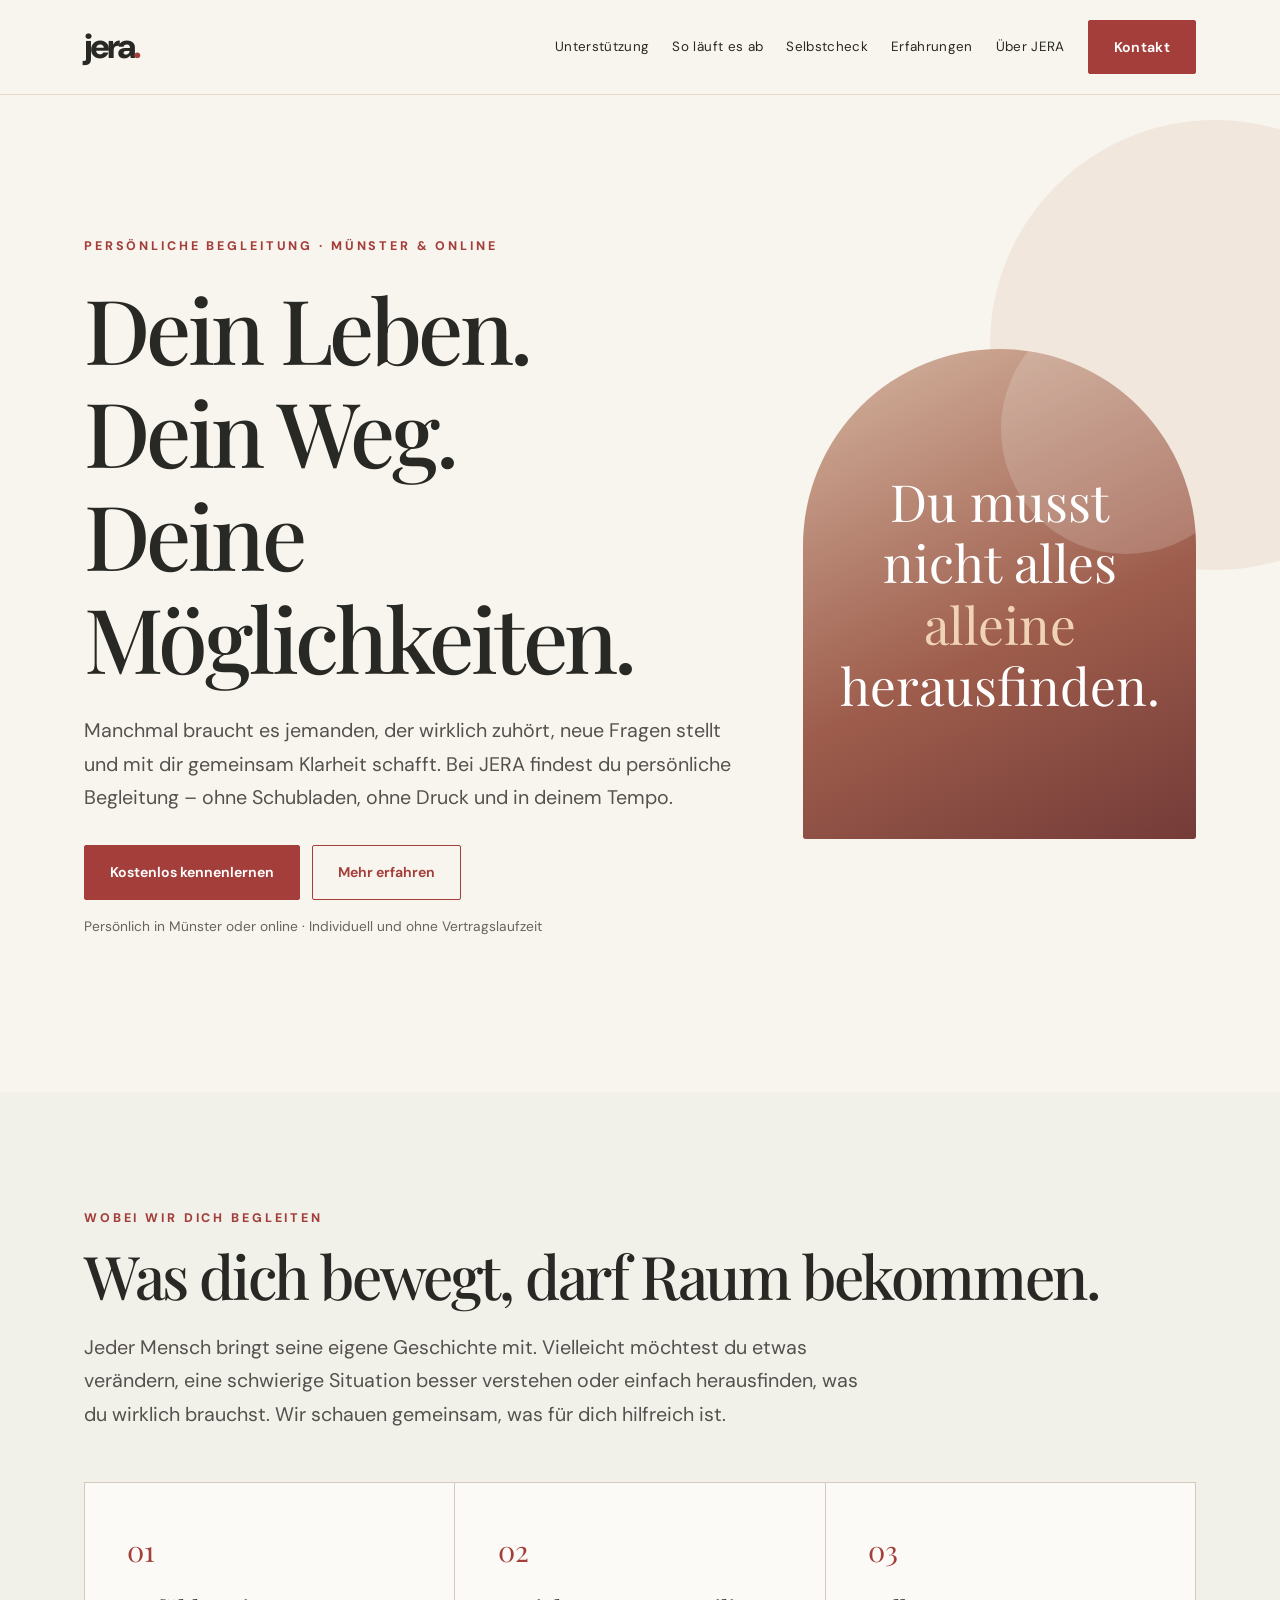
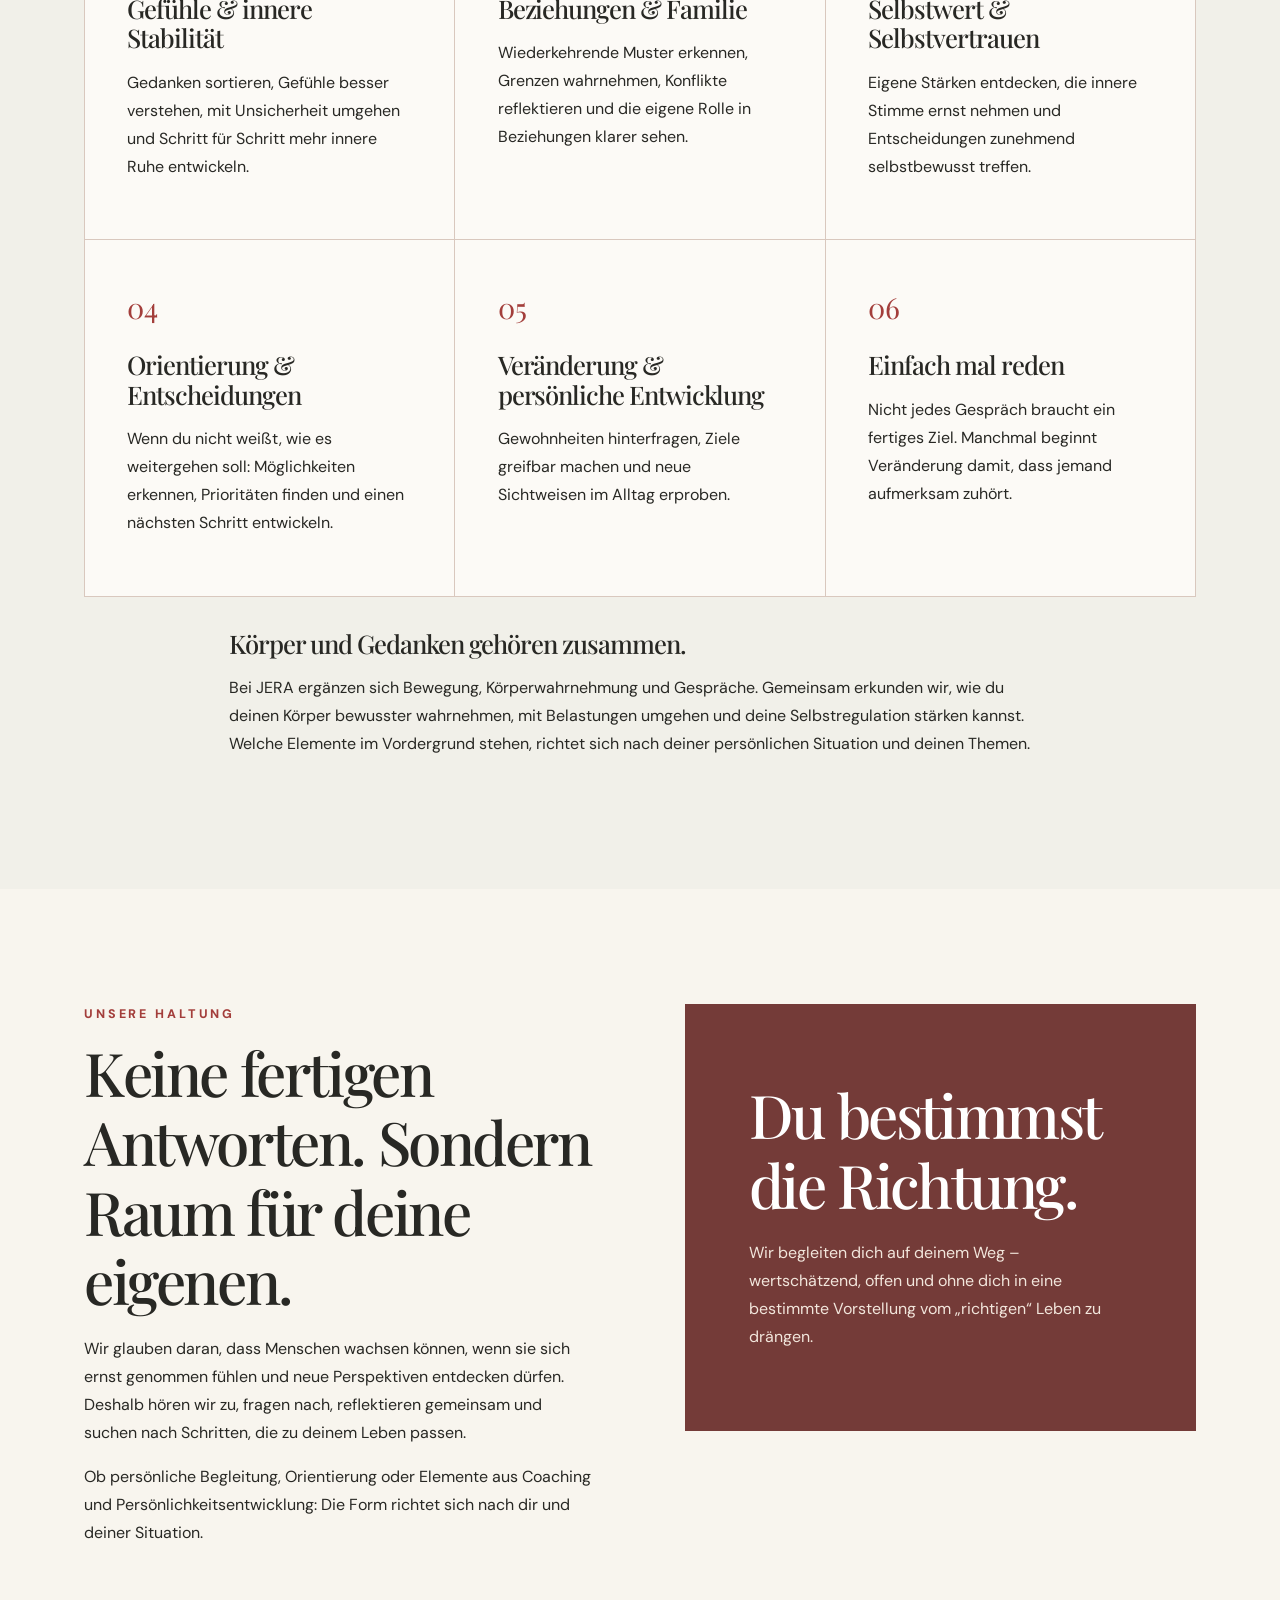
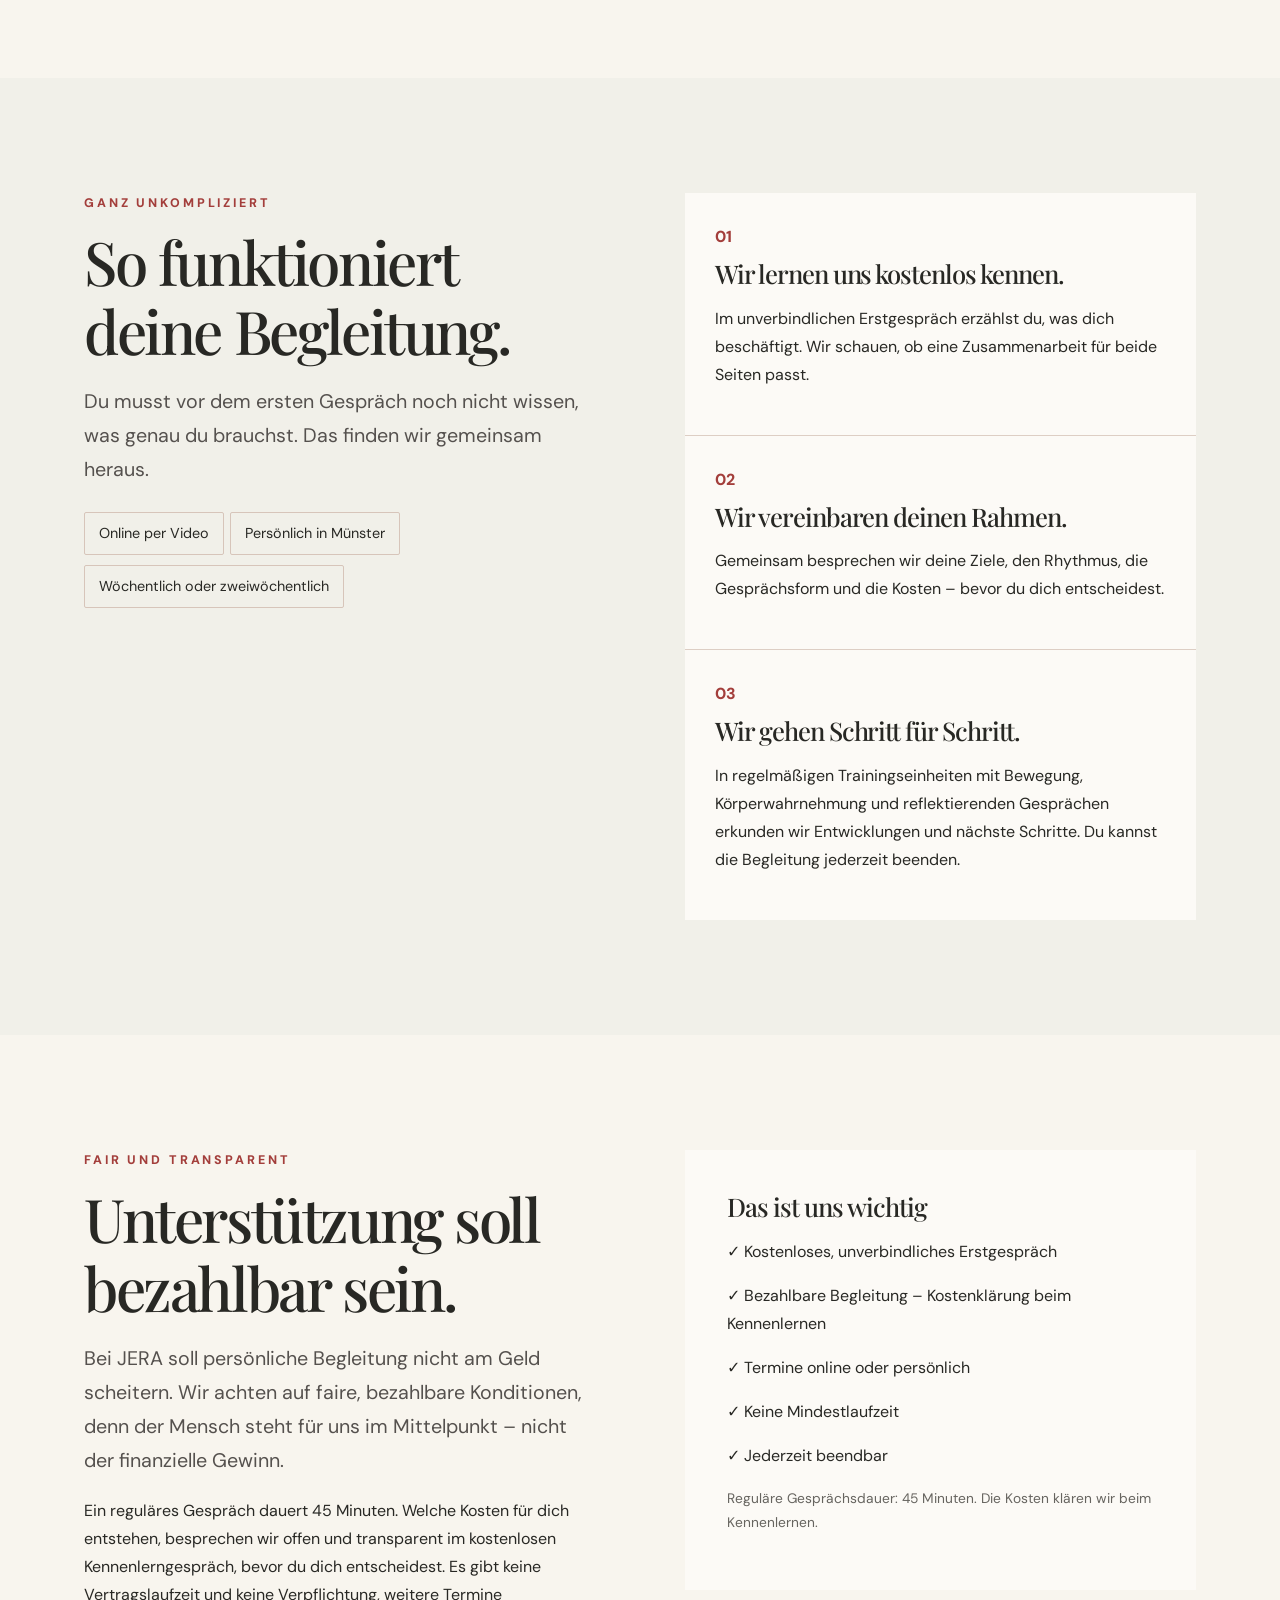
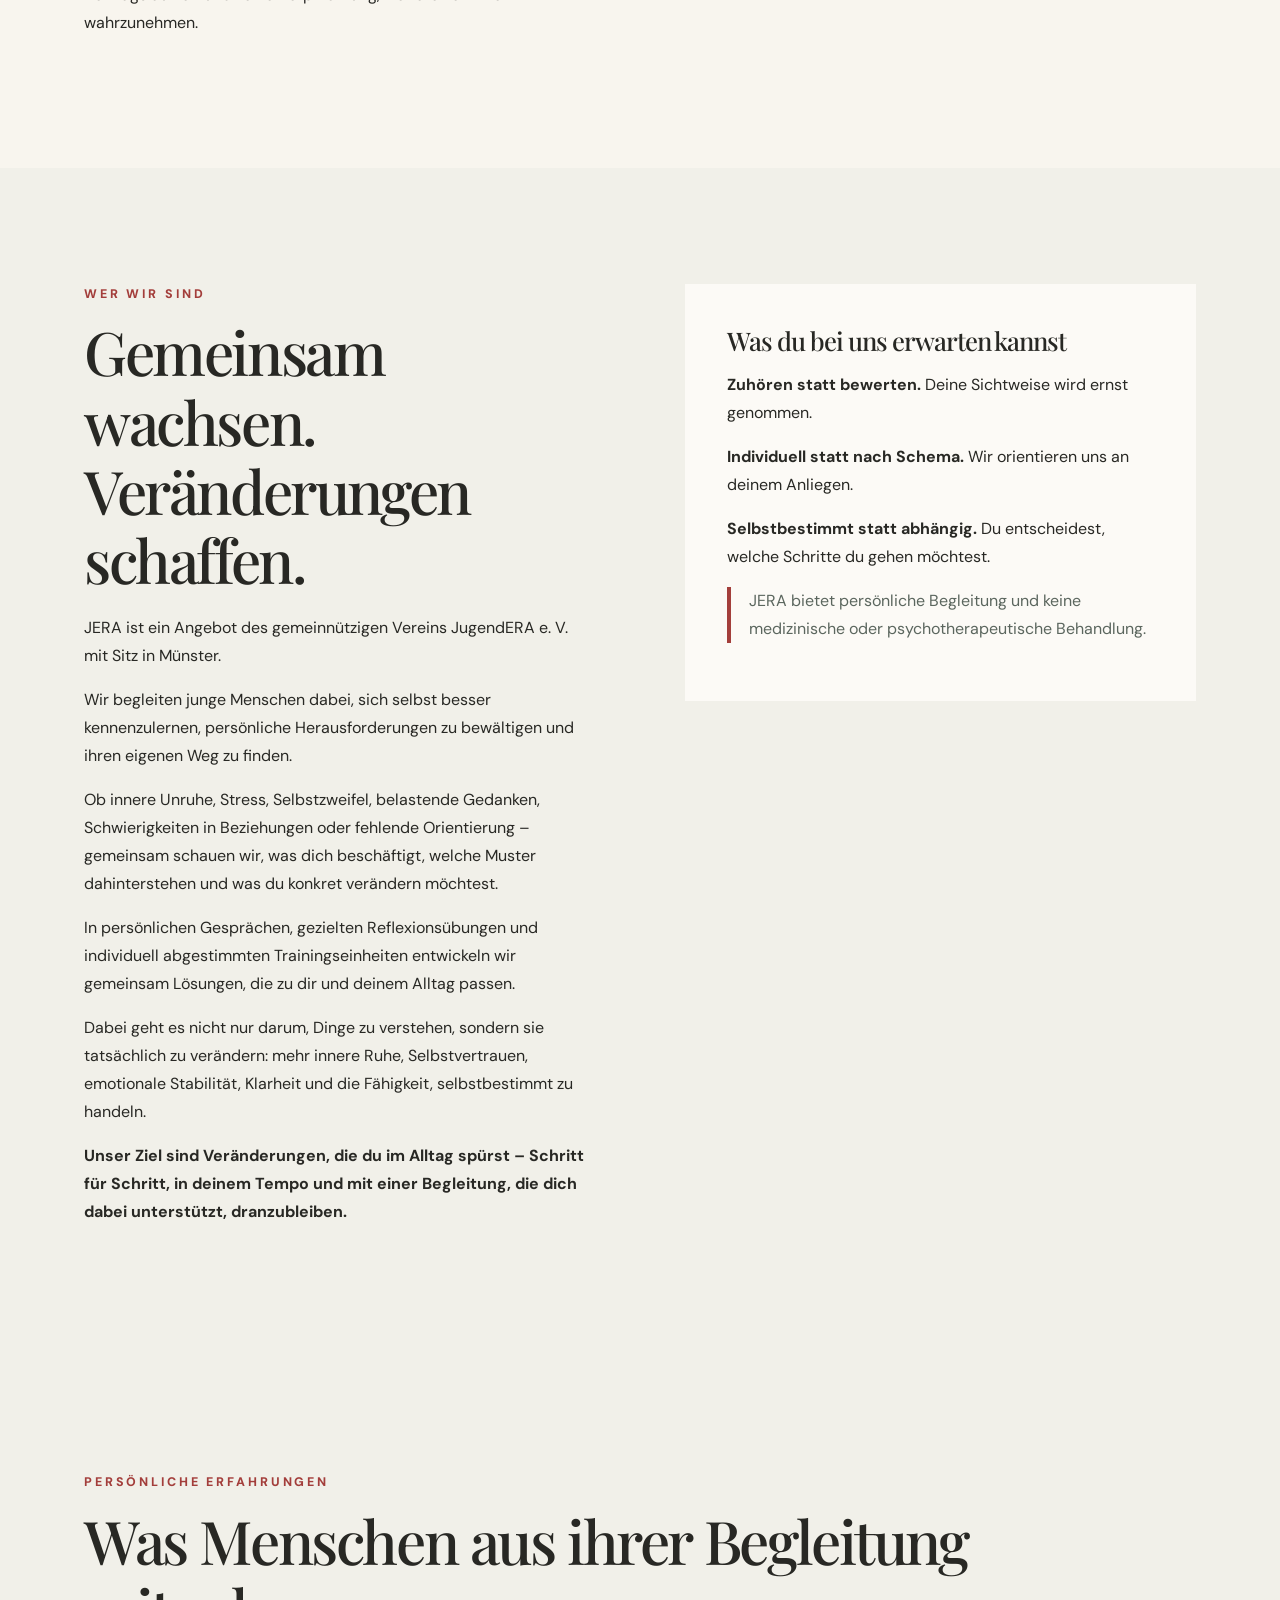
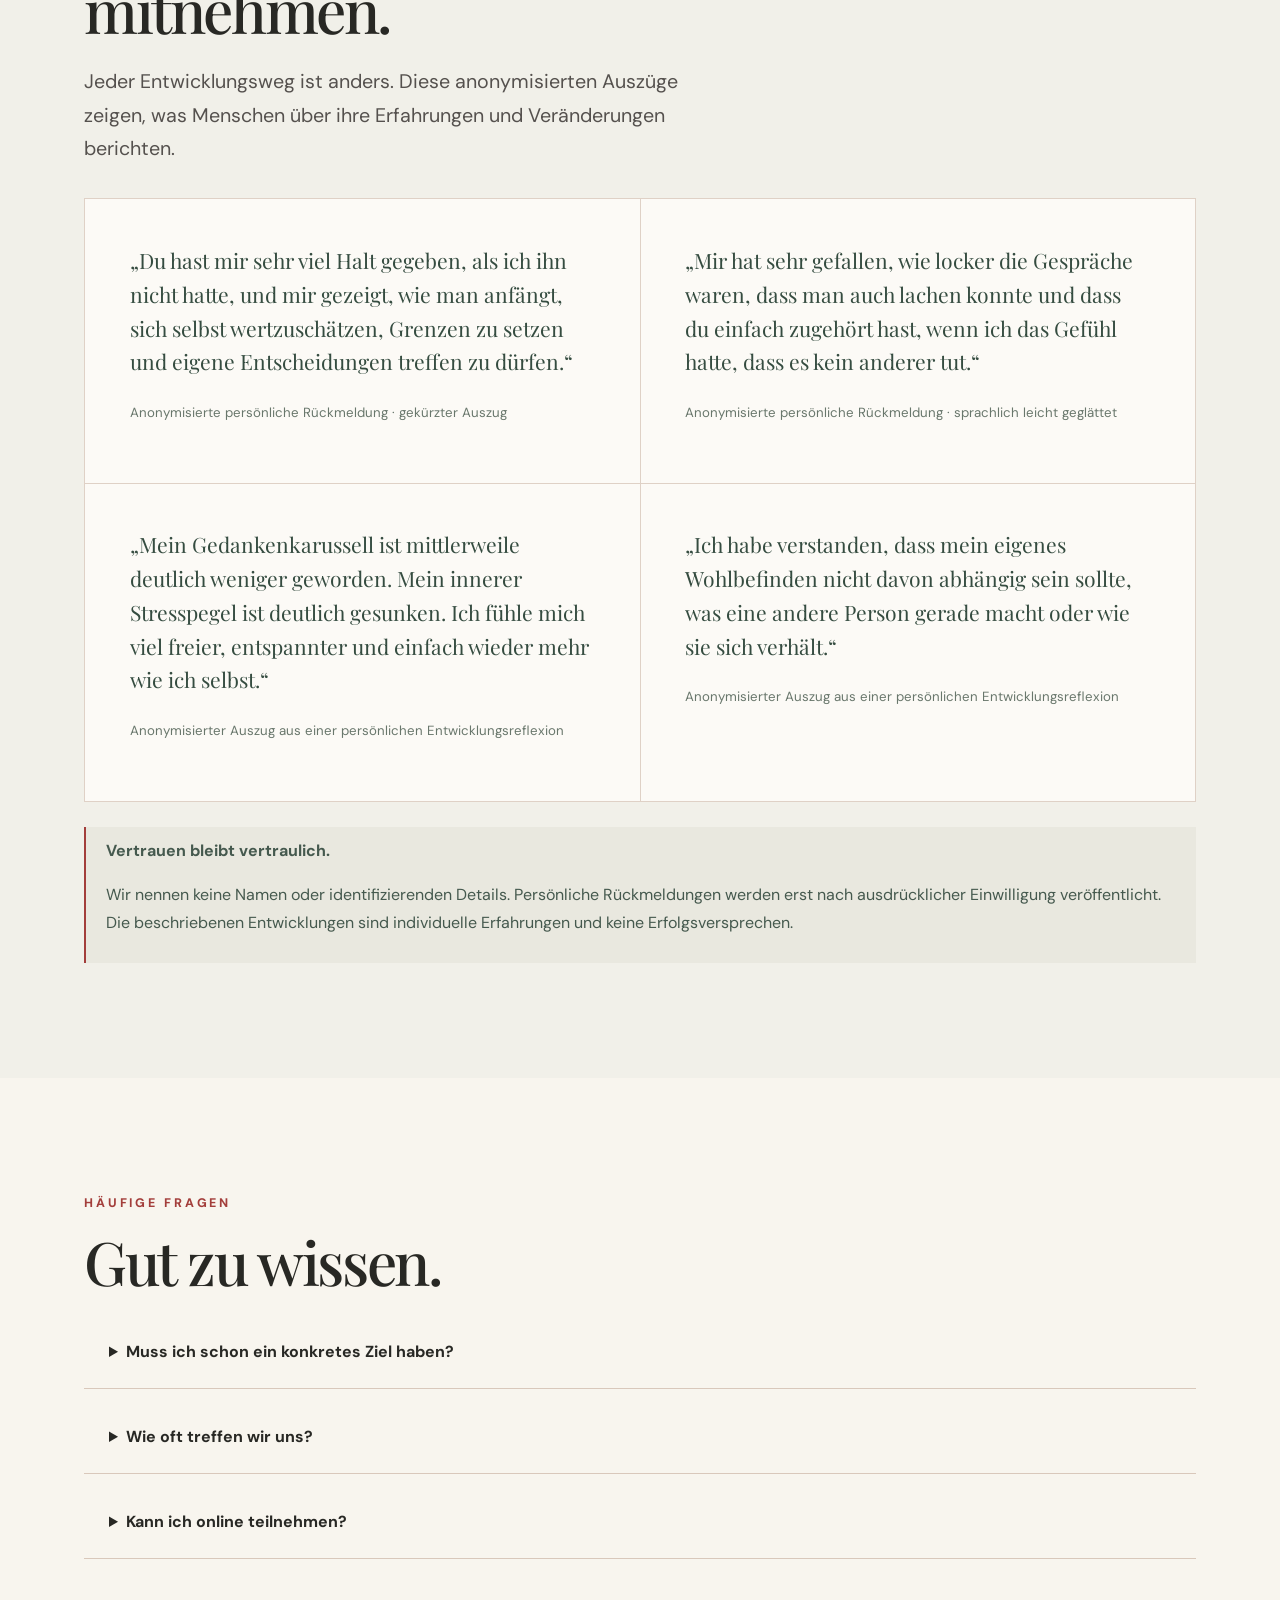
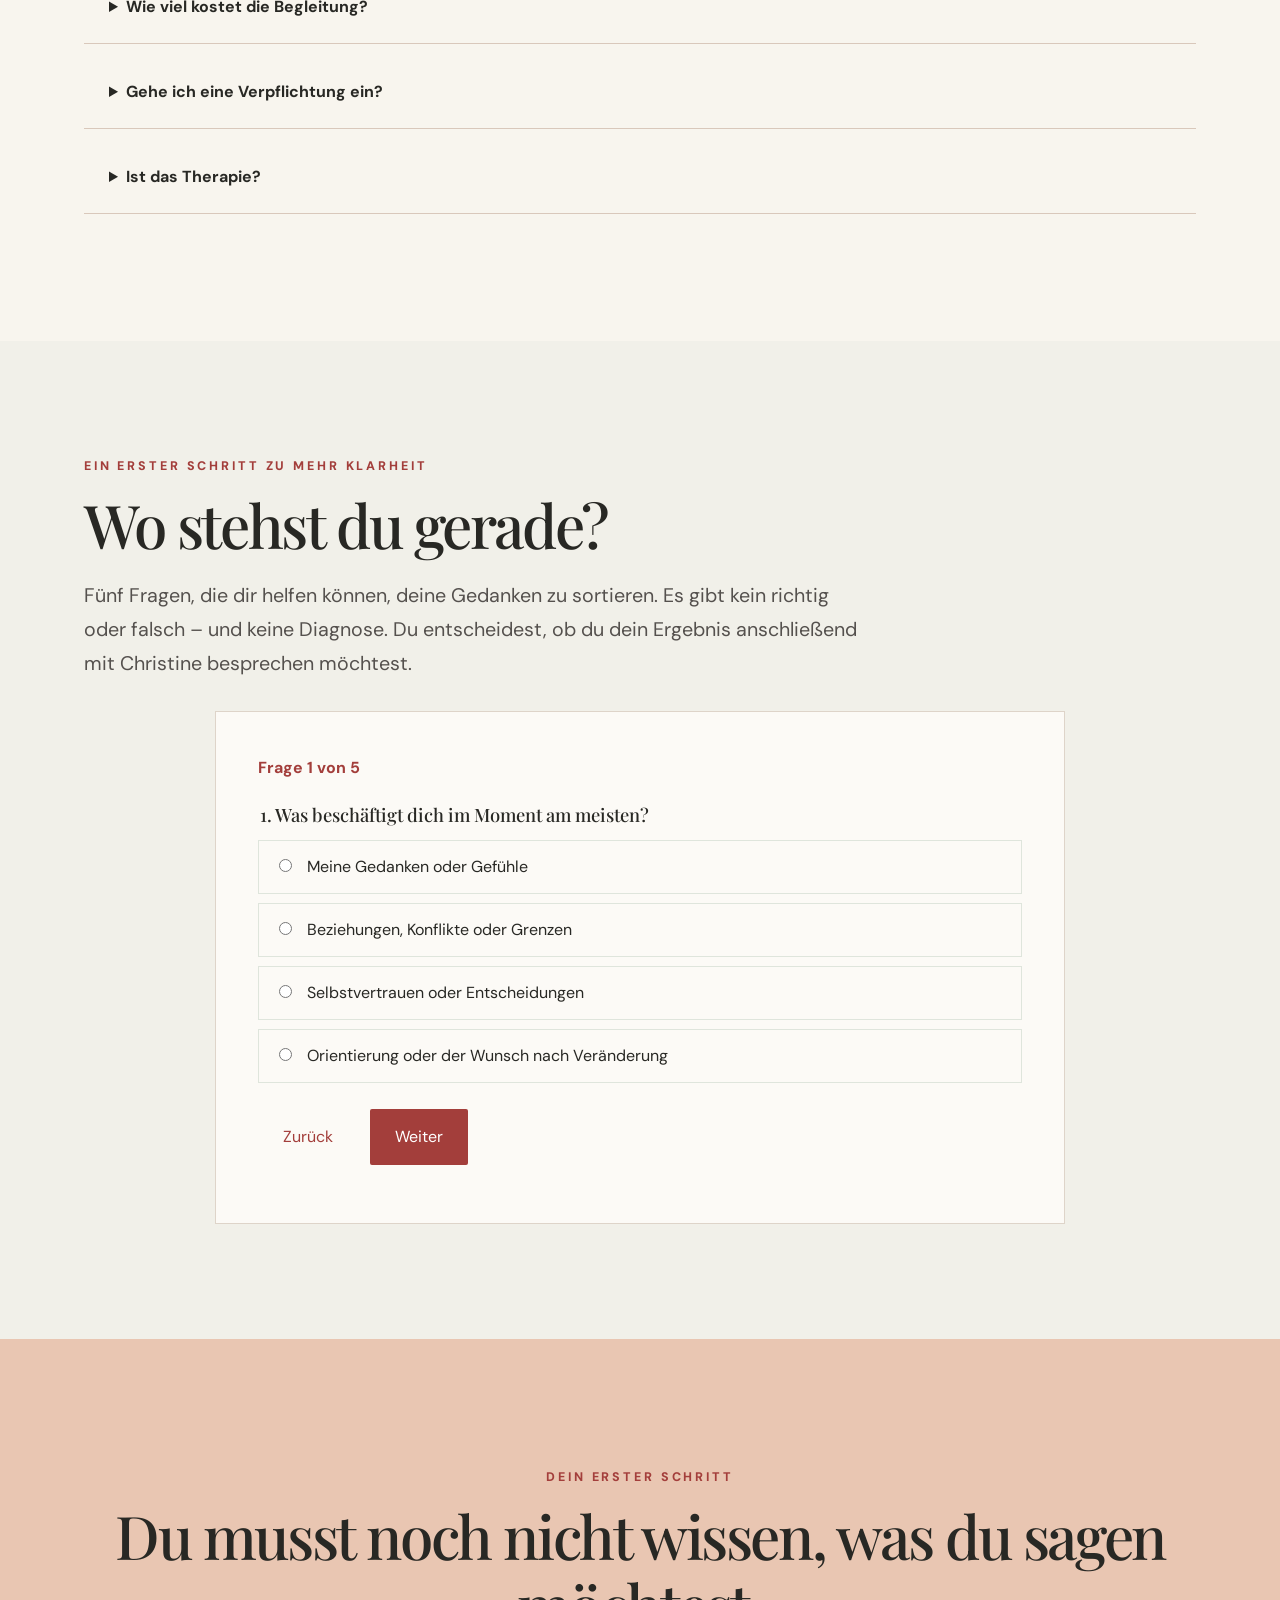
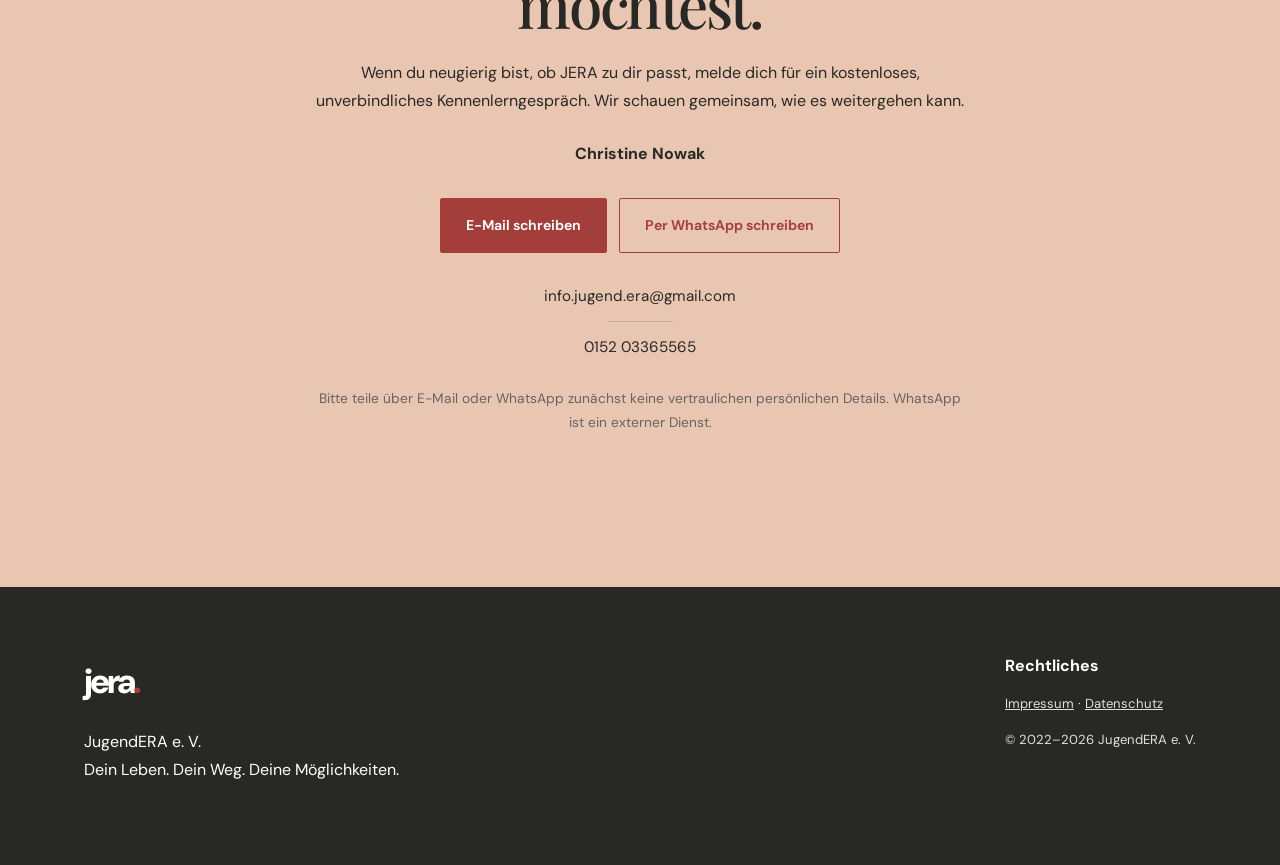
==== index.html @ 258325bb "add design" ====
<!DOCTYPE html>
<html lang="de"><head><meta charset="utf-8"/><meta content="width=device-width, initial-scale=1" name="viewport"/><meta content="JERA – JERA: Informationen zu persönlicher Begleitung und Orientierung. Kostenloses Kennenlerngespräch, faire Kosten und keine Vertragslaufzeit." name="description"/><title>JERA – Dein Leben. Dein Weg. Deine Möglichkeiten.</title><style>
:root{--ink:#26372f;--green:#2f594b;--sage:#e6eee6;--cream:#faf7f0;--peach:#f1d7c6;--muted:#5e6c63}*{box-sizing:border-box}html{scroll-behavior:smooth}body{margin:0;font-family:system-ui,-apple-system,BlinkMacSystemFont,'Segoe UI',sans-serif;color:var(--ink);background:var(--cream);line-height:1.65}a{color:inherit}a:focus-visible,button:focus-visible{outline:3px solid #b16a4b;outline-offset:3px}.wrap{max-width:1120px;margin:auto;padding:0 25px}.top{position:sticky;top:0;background:rgba(250,247,240,.96);border-bottom:1px solid #dfe4db;z-index:10;backdrop-filter:blur(12px)}.nav{display:flex;justify-content:space-between;align-items:center;gap:25px;min-height:80px}.logo{font-size:2.15rem;font-weight:850;letter-spacing:-.09em;color:var(--green);text-decoration:none}.logo span{color:#c07859}.links{display:flex;gap:23px;align-items:center;font-size:.92rem}.links a{text-decoration:none}.links a:hover{text-decoration:underline}.button{display:inline-block;background:var(--green);color:white!important;padding:13px 23px;border-radius:100px;text-decoration:none!important;font-weight:650}.button:hover{background:#213f36}.outline{background:transparent;border:1px solid var(--green);color:var(--green)!important}.hero{padding:92px 0 96px;position:relative;overflow:hidden}.hero:after{content:'';position:absolute;width:450px;height:450px;border-radius:50%;background:var(--peach);opacity:.45;right:-160px;top:25px;z-index:-1}.hero-inner{display:grid;grid-template-columns:1.2fr .8fr;gap:60px;align-items:center}.eyebrow{text-transform:uppercase;letter-spacing:.18em;color:#9d654d;font-size:.78rem;font-weight:800}h1,h2,h3{line-height:1.16;letter-spacing:-.045em}h1{font-size:clamp(3.2rem,6vw,5.8rem);margin:18px 0 26px}h2{font-size:clamp(2.3rem,4vw,3.5rem);margin:12px 0 20px}h3{font-size:1.35rem;margin:0 0 12px}.lead{font-size:1.23rem;max-width:650px;color:#45594e}.hero-art{min-height:420px;border-radius:210px 210px 26px 26px;background:linear-gradient(145deg,#d4e1d4,#a9c5b6);display:flex;align-items:center;justify-content:center;position:relative;overflow:hidden}.hero-art:before{content:'';width:250px;height:250px;background:#faf7f0;opacity:.6;border-radius:50%;position:absolute;right:-55px;top:-45px}.hero-art p{position:relative;font-size:clamp(2rem,4vw,3.2rem);font-weight:750;line-height:1.2;text-align:center;color:#284a3c;padding:35px}.hero-art i{font-style:normal;color:#9b654b}.actions{display:flex;flex-wrap:wrap;gap:12px;margin-top:30px}.fine{font-size:.86rem;color:var(--muted)}section{padding:85px 0}.soft{background:var(--sage)}.intro{max-width:790px}.grid{display:grid;grid-template-columns:repeat(3,1fr);gap:20px;margin-top:35px}.card{background:#fff;border:1px solid #e4e8df;border-radius:22px;padding:30px}.card .num{font-size:1.8rem;color:#aa755c;margin-bottom:18px}.two{display:grid;grid-template-columns:1fr 1fr;gap:70px;align-items:start}.pill{display:inline-block;background:#fff;border-radius:100px;padding:8px 14px;margin:5px 6px 5px 0;font-size:.9rem}.steps{counter-reset:step;display:grid;gap:16px}.step{padding:24px;background:white;border-radius:20px}.step:before{counter-increment:step;content:'0' counter(step);font-weight:800;color:#a46b51;display:block;margin-bottom:8px}.testimonial-grid{display:grid;grid-template-columns:repeat(2,minmax(0,1fr));gap:20px;margin-top:32px}.testimonial{background:white;border:1px solid #e4e8df;border-radius:22px;padding:32px}.testimonial blockquote{margin:0;color:#354c40;font-size:1.08rem;line-height:1.75}.testimonial .source{font-size:.83rem;color:#69776c;margin-top:22px}.privacy-note{margin-top:25px;border-left:4px solid #9b765c;padding:10px 20px;color:#45594e;background:#f2eee7}.quote{background:var(--green);color:white;border-radius:26px;padding:50px}.quote h2{color:white}.quote p{color:#e5efe8}.price{font-size:1.55rem;font-weight:800;color:var(--green)}details{background:white;padding:22px 25px;border-radius:14px;margin:12px 0}summary{cursor:pointer;font-weight:700}footer{background:#243d33;color:#fff;padding:45px 0}footer .foot{display:flex;justify-content:space-between;gap:30px;flex-wrap:wrap}footer a{color:#fff}.legal{font-size:.82rem;opacity:.85}.note{border-left:4px solid #bb896e;padding-left:18px;color:#5b665e}.cta{padding:75px 0;background:#efdccf;text-align:center}.cta p{max-width:650px;margin:0 auto 25px}@media(max-width:850px){.testimonial-grid{grid-template-columns:1fr}.links{gap:12px;flex-wrap:wrap;justify-content:flex-end}.links a{font-size:.85rem}.hero-inner,.two{grid-template-columns:1fr}.hero-art{min-height:250px;border-radius:26px}.grid{grid-template-columns:1fr 1fr}.hero{padding:55px 0}}@media(max-width:600px){.nav{align-items:flex-start;flex-direction:column;padding-top:12px;padding-bottom:15px;gap:3px}.links{justify-content:flex-start}.links a{font-size:.79rem}.links .button{padding:8px 13px}.grid{grid-template-columns:1fr}section{padding:62px 0}h1{font-size:3rem}.hero-art{min-height:210px}.quote{padding:30px}}

.quiz-shell{max-width:850px;margin:30px auto 0;background:white;border:1px solid #dfe6dc;border-radius:24px;padding:clamp(20px,4vw,42px)}.quiz-group{border:0;margin:0 0 26px;padding:0}.quiz-group legend{font-size:1.15rem;font-weight:750;margin-bottom:12px;line-height:1.4}.quiz-options{display:grid;gap:9px}.quiz-options label{display:flex;align-items:flex-start;gap:12px;padding:12px 15px;border:1px solid #dfe5dc;border-radius:12px;cursor:pointer}.quiz-options label:has(input:checked){background:#e6eee6;border-color:#2f594b}.quiz-options input{margin-top:6px;accent-color:#2f594b}.quiz-results{background:#e6eee6;border-radius:18px;padding:25px;margin-top:22px}.quiz-results[hidden],.quiz-step[hidden]{display:none}.quiz-actions{display:flex;gap:12px;flex-wrap:wrap}.quiz-actions button{border:0;cursor:pointer;font:inherit}.quiz-hint{font-size:.9rem;color:#53695b}.quiz-progress{font-weight:700;color:#2f594b;margin-bottom:20px}.quiz-consent{display:flex;gap:12px;align-items:flex-start;margin:20px 0}.quiz-consent input{margin-top:7px}.quiz-field{display:grid;gap:6px;margin:14px 0}.quiz-field input{font:inherit;padding:12px;border:1px solid #9baea2;border-radius:10px;width:100%}.quiz-error{color:#9b3427;font-weight:650}.quiz-shell button:disabled{opacity:.5;cursor:not-allowed}

</style>
<link rel="stylesheet" href="jera-design.css"/>
</head>
<body><header class="top"><div class="wrap nav"><a aria-label="JERA Startseite" class="logo" href="#start">jera<span>.</span></a><nav aria-label="Hauptnavigation" class="links"><a href="#unterstuetzung">Unterstützung</a><a href="#ablauf">So läuft es ab</a><a href="#fragebogen">Selbstcheck</a><a href="#erfahrungen">Erfahrungen</a><a href="#verein">Über JERA</a><a class="button" href="#kontakt">Kontakt</a></nav></div></header><main><section class="hero" id="start"><div class="wrap hero-inner"><div><div class="eyebrow">Persönliche Begleitung · Münster &amp; online</div><h1>Dein Leben.<br/>Dein Weg.<br/>Deine Möglichkeiten.</h1><p class="lead">Manchmal braucht es jemanden, der wirklich zuhört, neue Fragen stellt und mit dir gemeinsam Klarheit schafft. Bei JERA findest du persönliche Begleitung – ohne Schubladen, ohne Druck und in deinem Tempo.</p><div class="actions"><a class="button" href="#kontakt">Kostenlos kennenlernen</a><a class="button outline" href="#unterstuetzung">Mehr erfahren</a></div><p class="fine">Persönlich in Münster oder online · Individuell und ohne Vertragslaufzeit</p></div><div aria-label="Illustrative Farbfläche mit Botschaft" class="hero-art"><p>Du musst nicht alles <i>alleine</i> herausfinden.</p></div></div></section>
<section class="soft" id="unterstuetzung"><div class="wrap"><div class="eyebrow">Wobei wir dich begleiten</div><h2>Was dich bewegt, darf Raum bekommen.</h2><p class="intro lead">Jeder Mensch bringt seine eigene Geschichte mit. Vielleicht möchtest du etwas verändern, eine schwierige Situation besser verstehen oder einfach herausfinden, was du wirklich brauchst. Wir schauen gemeinsam, was für dich hilfreich ist.</p><div class="grid"><article class="card"><div class="num">01</div><h3>Gefühle &amp; innere Stabilität</h3><p>Gedanken sortieren, Gefühle besser verstehen, mit Unsicherheit umgehen und Schritt für Schritt mehr innere Ruhe entwickeln.</p></article><article class="card"><div class="num">02</div><h3>Beziehungen &amp; Familie</h3><p>Wiederkehrende Muster erkennen, Grenzen wahrnehmen, Konflikte reflektieren und die eigene Rolle in Beziehungen klarer sehen.</p></article><article class="card"><div class="num">03</div><h3>Selbstwert &amp; Selbstvertrauen</h3><p>Eigene Stärken entdecken, die innere Stimme ernst nehmen und Entscheidungen zunehmend selbstbewusst treffen.</p></article><article class="card"><div class="num">04</div><h3>Orientierung &amp; Entscheidungen</h3><p>Wenn du nicht weißt, wie es weitergehen soll: Möglichkeiten erkennen, Prioritäten finden und einen nächsten Schritt entwickeln.</p></article><article class="card"><div class="num">05</div><h3>Veränderung &amp; persönliche Entwicklung</h3><p>Gewohnheiten hinterfragen, Ziele greifbar machen und neue Sichtweisen im Alltag erproben.</p></article><article class="card"><div class="num">06</div><h3>Einfach mal reden</h3><p>Nicht jedes Gespräch braucht ein fertiges Ziel. Manchmal beginnt Veränderung damit, dass jemand aufmerksam zuhört.</p></article></div></div><div class="wrap" style="margin-top:2rem;max-width:950px"><h3>Körper und Gedanken gehören zusammen.</h3><p>Bei JERA ergänzen sich Bewegung, Körperwahrnehmung und Gespräche. Gemeinsam erkunden wir, wie du deinen Körper bewusster wahrnehmen, mit Belastungen umgehen und deine Selbstregulation stärken kannst. Welche Elemente im Vordergrund stehen, richtet sich nach deiner persönlichen Situation und deinen Themen.</p></div></section>
<section><div class="wrap two"><div><div class="eyebrow">Unsere Haltung</div><h2>Keine fertigen Antworten. Sondern Raum für deine eigenen.</h2><p>Wir glauben daran, dass Menschen wachsen können, wenn sie sich ernst genommen fühlen und neue Perspektiven entdecken dürfen. Deshalb hören wir zu, fragen nach, reflektieren gemeinsam und suchen nach Schritten, die zu deinem Leben passen.</p><p>Ob persönliche Begleitung, Orientierung oder Elemente aus Coaching und Persönlichkeitsentwicklung: Die Form richtet sich nach dir und deiner Situation.</p></div><div class="quote"><h2>Du bestimmst die Richtung.</h2><p>Wir begleiten dich auf deinem Weg – wertschätzend, offen und ohne dich in eine bestimmte Vorstellung vom „richtigen“ Leben zu drängen.</p></div></div></section>
<section class="soft" id="ablauf"><div class="wrap two"><div><div class="eyebrow">Ganz unkompliziert</div><h2>So funktioniert deine Begleitung.</h2><p class="lead">Du musst vor dem ersten Gespräch noch nicht wissen, was genau du brauchst. Das finden wir gemeinsam heraus.</p><div><span class="pill">Online per Video</span><span class="pill">Persönlich in Münster</span><span class="pill">Wöchentlich oder zweiwöchentlich</span></div></div><div class="steps"><div class="step"><h3>Wir lernen uns kostenlos kennen.</h3><p>Im unverbindlichen Erstgespräch erzählst du, was dich beschäftigt. Wir schauen, ob eine Zusammenarbeit für beide Seiten passt.</p></div><div class="step"><h3>Wir vereinbaren deinen Rahmen.</h3><p>Gemeinsam besprechen wir deine Ziele, den Rhythmus, die Gesprächsform und die Kosten – bevor du dich entscheidest.</p></div><div class="step"><h3>Wir gehen Schritt für Schritt.</h3><p>In regelmäßigen Trainingseinheiten mit Bewegung, Körperwahrnehmung und reflektierenden Gesprächen erkunden wir Entwicklungen und nächste Schritte. Du kannst die Begleitung jederzeit beenden.</p></div></div></div></section>
<section id="kosten"><div class="wrap two"><div><div class="eyebrow">Fair und transparent</div><h2>Unterstützung soll bezahlbar sein.</h2><p class="lead">Bei JERA soll persönliche Begleitung nicht am Geld scheitern. Wir achten auf faire, bezahlbare Konditionen, denn der Mensch steht für uns im Mittelpunkt – nicht der finanzielle Gewinn.</p><p>Ein reguläres Gespräch dauert 45 Minuten. Welche Kosten für dich entstehen, besprechen wir offen und transparent im kostenlosen Kennenlerngespräch, bevor du dich entscheidest. Es gibt keine Vertragslaufzeit und keine Verpflichtung, weitere Termine wahrzunehmen.</p></div><div class="card"><h3>Das ist uns wichtig</h3><p>✓ Kostenloses, unverbindliches Erstgespräch</p><p>✓ Bezahlbare Begleitung – Kostenklärung beim Kennenlernen</p><p>✓ Termine online oder persönlich</p><p>✓ Keine Mindestlaufzeit</p><p>✓ Jederzeit beendbar</p><p class="fine">Reguläre Gesprächsdauer: 45 Minuten. Die Kosten klären wir beim Kennenlernen.</p></div></div></section>

<section class="soft" id="verein">
  <div class="wrap two">
    <div>
      <div class="eyebrow">Wer wir sind</div>
      <h2>Gemeinsam wachsen. Veränderungen schaffen.</h2>

      <p>JERA ist ein Angebot des gemeinnützigen Vereins JugendERA e. V. mit Sitz in Münster.</p>

      <p>Wir begleiten junge Menschen dabei, sich selbst besser kennenzulernen, persönliche Herausforderungen zu bewältigen und ihren eigenen Weg zu finden.</p>

      <p>Ob innere Unruhe, Stress, Selbstzweifel, belastende Gedanken, Schwierigkeiten in Beziehungen oder fehlende Orientierung – gemeinsam schauen wir, was dich beschäftigt, welche Muster dahinterstehen und was du konkret verändern möchtest.</p>

      <p>In persönlichen Gesprächen, gezielten Reflexionsübungen und individuell abgestimmten Trainingseinheiten entwickeln wir gemeinsam Lösungen, die zu dir und deinem Alltag passen.</p>

      <p>Dabei geht es nicht nur darum, Dinge zu verstehen, sondern sie tatsächlich zu verändern: mehr innere Ruhe, Selbstvertrauen, emotionale Stabilität, Klarheit und die Fähigkeit, selbstbestimmt zu handeln.</p>

      <p><strong>Unser Ziel sind Veränderungen, die du im Alltag spürst – Schritt für Schritt, in deinem Tempo und mit einer Begleitung, die dich dabei unterstützt, dranzubleiben.</strong></p>
    </div>

    <div class="card">
      <h3>Was du bei uns erwarten kannst</h3>

      <p><strong>Zuhören statt bewerten.</strong> Deine Sichtweise wird ernst genommen.</p>

      <p><strong>Individuell statt nach Schema.</strong> Wir orientieren uns an deinem Anliegen.</p>

      <p><strong>Selbstbestimmt statt abhängig.</strong> Du entscheidest, welche Schritte du gehen möchtest.</p>

      <p class="note">JERA bietet persönliche Begleitung und keine medizinische oder psychotherapeutische Behandlung.</p>
    </div>
  </div>
</section>
<section class="soft" id="erfahrungen"><div class="wrap"><div class="eyebrow">Persönliche Erfahrungen</div><h2>Was Menschen aus ihrer Begleitung mitnehmen.</h2><p class="lead">Jeder Entwicklungsweg ist anders. Diese anonymisierten Auszüge zeigen, was Menschen über ihre Erfahrungen und Veränderungen berichten.</p><div class="testimonial-grid"><article class="testimonial"><blockquote>„Du hast mir sehr viel Halt gegeben, als ich ihn nicht hatte, und mir gezeigt, wie man anfängt, sich selbst wertzuschätzen, Grenzen zu setzen und eigene Entscheidungen treffen zu dürfen.“</blockquote><p class="source">Anonymisierte persönliche Rückmeldung · gekürzter Auszug</p></article><article class="testimonial"><blockquote>„Mir hat sehr gefallen, wie locker die Gespräche waren, dass man auch lachen konnte und dass du einfach zugehört hast, wenn ich das Gefühl hatte, dass es kein anderer tut.“</blockquote><p class="source">Anonymisierte persönliche Rückmeldung · sprachlich leicht geglättet</p></article><article class="testimonial"><blockquote>„Mein Gedankenkarussell ist mittlerweile deutlich weniger geworden. Mein innerer Stresspegel ist deutlich gesunken. Ich fühle mich viel freier, entspannter und einfach wieder mehr wie ich selbst.“</blockquote><p class="source">Anonymisierter Auszug aus einer persönlichen Entwicklungsreflexion</p></article><article class="testimonial"><blockquote>„Ich habe verstanden, dass mein eigenes Wohlbefinden nicht davon abhängig sein sollte, was eine andere Person gerade macht oder wie sie sich verhält.“</blockquote><p class="source">Anonymisierter Auszug aus einer persönlichen Entwicklungsreflexion</p></article></div><div class="privacy-note"><strong>Vertrauen bleibt vertraulich.</strong><p>Wir nennen keine Namen oder identifizierenden Details. Persönliche Rückmeldungen werden erst nach ausdrücklicher Einwilligung veröffentlicht. Die beschriebenen Entwicklungen sind individuelle Erfahrungen und keine Erfolgsversprechen.</p></div></div></section><section><div class="wrap"><div class="eyebrow">Häufige Fragen</div><h2>Gut zu wissen.</h2><details><summary>Muss ich schon ein konkretes Ziel haben?</summary><p>Nein. Es reicht, wenn du ein Thema mitbringst, das dich beschäftigt. Im Erstgespräch können wir gemeinsam herausfinden, was du dir von der Begleitung wünschst.</p></details><details><summary>Wie oft treffen wir uns?</summary><p>Je nach Bedarf wöchentlich oder alle zwei Wochen. Den Rhythmus besprechen wir gemeinsam.</p></details><details><summary>Kann ich online teilnehmen?</summary><p>Ja. Die Gespräche können online per Video oder nach Vereinbarung persönlich in Münster stattfinden.</p></details><details><summary>Wie viel kostet die Begleitung?</summary><p>Ein regulärer Termin dauert 45 Minuten. Was deine Begleitung kostet, besprechen wir offen im kostenlosen Kennenlerngespräch. Unser Ziel sind faire, bezahlbare Konditionen.</p></details><details><summary>Gehe ich eine Verpflichtung ein?</summary><p>Nein. Es gibt keine Vertragslaufzeit. Du kannst die Begleitung jederzeit beenden.</p></details><details><summary>Ist das Therapie?</summary><p>Nein. JERA bietet persönliche Begleitung, Orientierung und Unterstützung bei Entwicklungsprozessen. Das Angebot ersetzt keine medizinische oder psychotherapeutische Behandlung.</p></details></div></section>
<section class="soft" id="fragebogen"><div class="wrap"><div class="eyebrow">Ein erster Schritt zu mehr Klarheit</div><h2>Wo stehst du gerade?</h2><p class="intro lead">Fünf Fragen, die dir helfen können, deine Gedanken zu sortieren. Es gibt kein richtig oder falsch – und keine Diagnose. Du entscheidest, ob du dein Ergebnis anschließend mit Christine besprechen möchtest.</p>
<div class="quiz-shell"><div class="quiz-progress" id="quiz-progress">Frage 1 von 5</div><form action="mailto:info.jugend.era@gmail.com" id="jera-check" method="POST"><input name="_subject" type="hidden" value="JERA – neuer Selbstcheck"/><input name="_captcha" type="hidden" value="true"/><input name="_template" type="hidden" value="table"/><input id="quiz-result-field" name="Ergebnis" type="hidden"/><input name="_next" type="hidden" value="https://www.be-jera.org/danke.html"/>
<div class="quiz-step" data-step="0"><fieldset class="quiz-group"><legend>1. Was beschäftigt dich im Moment am meisten?</legend><div class="quiz-options"><label><input name="Aktuelles Thema" required="" type="radio" value="Gedanken und Gefühle"/>Meine Gedanken oder Gefühle</label><label><input name="Aktuelles Thema" type="radio" value="Beziehungen und Grenzen"/>Beziehungen, Konflikte oder Grenzen</label><label><input name="Aktuelles Thema" type="radio" value="Selbstvertrauen und Entscheidungen"/>Selbstvertrauen oder Entscheidungen</label><label><input name="Aktuelles Thema" type="radio" value="Orientierung und Veränderung"/>Orientierung oder der Wunsch nach Veränderung</label></div></fieldset></div>
<div class="quiz-step" data-step="1" hidden=""><fieldset class="quiz-group"><legend>2. Wie gehst du bisher damit um?</legend><div class="quiz-options"><label><input name="Bisheriger Umgang" required="" type="radio" value="Ich denke viel allein darüber nach"/>Ich denke viel allein darüber nach</label><label><input name="Bisheriger Umgang" type="radio" value="Ich spreche manchmal mit anderen"/>Ich spreche manchmal mit anderen darüber</label><label><input name="Bisheriger Umgang" type="radio" value="Ich probiere bereits Veränderungen aus"/>Ich probiere bereits Veränderungen aus</label><label><input name="Bisheriger Umgang" type="radio" value="Ich weiß noch nicht, wo ich anfangen soll"/>Ich weiß noch nicht, wo ich anfangen soll</label></div></fieldset></div>
<div class="quiz-step" data-step="2" hidden=""><fieldset class="quiz-group"><legend>3. Was würde dir aktuell am meisten guttun?</legend><div class="quiz-options"><label><input name="Wunsch" required="" type="radio" value="Gehört und verstanden werden"/>Mich gehört und verstanden fühlen</label><label><input name="Wunsch" type="radio" value="Gedanken ordnen und Klarheit gewinnen"/>Meine Gedanken ordnen und Klarheit gewinnen</label><label><input name="Wunsch" type="radio" value="Grenzen und Bedürfnisse erkennen"/>Meine Grenzen und Bedürfnisse besser erkennen</label><label><input name="Wunsch" type="radio" value="Konkrete nächste Schritte entwickeln"/>Konkrete nächste Schritte entwickeln</label></div></fieldset></div>
<div class="quiz-step" data-step="3" hidden=""><fieldset class="quiz-group"><legend>4. Stell dir vor, in drei Monaten hat sich etwas verbessert. Woran würdest du es zuerst merken?</legend><div class="quiz-options"><label><input name="Erwünschte Veränderung" required="" type="radio" value="Mehr innere Ruhe"/>Ich fühle mich ruhiger und freier</label><label><input name="Erwünschte Veränderung" type="radio" value="Mehr Selbstvertrauen"/>Ich vertraue mir und meinen Entscheidungen mehr</label><label><input name="Erwünschte Veränderung" type="radio" value="Klarere Beziehungen und Grenzen"/>Meine Beziehungen und Grenzen fühlen sich klarer an</label><label><input name="Erwünschte Veränderung" type="radio" value="Mehr Orientierung und Handlungsspielraum"/>Ich weiß besser, was mein nächster Schritt ist</label></div></fieldset></div>
<div class="quiz-step" data-step="4" hidden=""><fieldset class="quiz-group"><legend>5. Welche Form von Unterstützung könnte zu dir passen?</legend><div class="quiz-options"><label><input name="Unterstützungswunsch" required="" type="radio" value="Ein einmaliges Orientierungsgespräch"/>Ein Gespräch, um meine Situation zu sortieren</label><label><input name="Unterstützungswunsch" type="radio" value="Regelmäßige persönliche Begleitung"/>Regelmäßige Gespräche, um dranzubleiben</label><label><input name="Unterstützungswunsch" type="radio" value="Ich möchte es erst einmal für mich reflektieren"/>Ich möchte es erst einmal für mich reflektieren</label><label><input name="Unterstützungswunsch" type="radio" value="Ich bin noch unsicher"/>Ich bin noch unsicher</label></div></fieldset></div>
<div class="quiz-actions" id="quiz-navigation"><button class="button outline" hidden="" id="quiz-back" type="button">Zurück</button><button class="button" id="quiz-next" type="button">Weiter</button></div><p aria-live="polite" class="quiz-error" id="quiz-error" role="alert"></p>
<div aria-live="polite" class="quiz-results" hidden="" id="quiz-results"><h3>Dein persönlicher Überblick</h3><p id="quiz-summary"></p><p>Vielleicht ist ein kostenloses Kennenlerngespräch ein guter nächster Schritt. Es ist genauso in Ordnung, wenn du dir erst einmal Zeit für deine Gedanken nehmen möchtest.</p><p class="quiz-hint">Deine Antworten bleiben zunächst nur in deinem Browser. Nur wenn du dich ausdrücklich dafür entscheidest, kannst du deine Antworten über dein eigenes E-Mail-Programm an JERA senden. Die Übermittlung ist freiwillig und nicht Voraussetzung für die Anzeige deines Ergebnisses.</p>
<div class="quiz-field"><label for="quiz-name">Dein Name (freiwillig)</label><input autocomplete="name" id="quiz-name" name="Name" placeholder="Wie dürfen wir dich ansprechen?"/></div><div class="quiz-field"><label for="quiz-email">Deine E-Mail-Adresse (freiwillig, für eine Antwort erforderlich)</label><input autocomplete="email" id="quiz-email" name="E-Mail" placeholder="du@beispiel.de" type="email"/></div>
<label class="quiz-consent"><input id="quiz-consent" required="" type="checkbox"/><span>Ich möchte meine Antworten freiwillig per E-Mail an JERA übermitteln. Ich habe die <a href="datenschutz.html" rel="noopener" target="_blank">Datenschutzhinweise</a> gelesen. Mein E-Mail-Programm wird zum Versand geöffnet; ohne das tatsächliche Absenden der E-Mail werden meine Antworten nicht an JERA geschickt.</span></label><button class="button" type="submit">E-Mail mit Antworten vorbereiten</button><p class="quiz-hint">Du musst keinen Termin vereinbaren. Für ein kostenloses Kennenlernen kannst du dich unabhängig davon auch direkt per <a href="mailto:info.jugend.era@gmail.com">E-Mail</a> melden.</p></div></form></div></div></section>
<section class="cta" id="kontakt"><div class="wrap"><div class="eyebrow">Dein erster Schritt</div><h2>Du musst noch nicht wissen, was du sagen möchtest.</h2><p>Wenn du neugierig bist, ob JERA zu dir passt, melde dich für ein kostenloses, unverbindliches Kennenlerngespräch. Wir schauen gemeinsam, wie es weitergehen kann.</p><p><strong>Christine Nowak</strong></p><div class="actions" style="justify-content:center"><a class="button" href="mailto:info.jugend.era@gmail.com?subject=JERA%20%E2%80%93%20Kennenlerngespr%C3%A4ch">E-Mail schreiben</a><a class="button outline" href="https://wa.me/4915203365565" rel="noopener noreferrer" target="_blank">Per WhatsApp schreiben</a></div>
<div style="margin:30px auto 25px;display:flex;flex-direction:column;align-items:center;gap:12px">
  <a href="mailto:info.jugend.era@gmail.com"
     style="font-size:.95rem;text-decoration:none">
    info.jugend.era@gmail.com
  </a>
  <div style="width:65px;height:1px;background:#c5aa9b"></div>
  <a href="tel:+4915203365565"
     style="font-size:.95rem;text-decoration:none">
    0152 03365565
  </a>
</div>
<p class="fine">Bitte teile über E-Mail oder WhatsApp zunächst keine vertraulichen persönlichen Details. WhatsApp ist ein externer Dienst.</p></div></section></main><footer><div class="wrap foot"><div><div class="logo" style="color:white">jera<span>.</span></div><p>JugendERA e. V.<br/>Dein Leben. Dein Weg. Deine Möglichkeiten.</p></div><div><strong>Rechtliches</strong><p class="legal"><a href="impressum.html">Impressum</a> · <a href="datenschutz.html">Datenschutz</a></p><p class="legal">© 2022–2026 JugendERA e. V.</p></div></div></footer><script>
(()=>{const form=document.getElementById('jera-check'),steps=[...form.querySelectorAll('.quiz-step')],progress=document.getElementById('quiz-progress'),back=document.getElementById('quiz-back'),next=document.getElementById('quiz-next'),error=document.getElementById('quiz-error'),result=document.getElementById('quiz-results');let current=0;const show=()=>{steps.forEach((s,i)=>s.hidden=i!==current);progress.textContent=`Frage ${current+1} von ${steps.length}`;back.hidden=current===0;next.textContent=current===steps.length-1?'Ergebnis ansehen':'Weiter';error.textContent='';};next.addEventListener('click',()=>{const selected=steps[current].querySelector('input:checked');if(!selected){error.textContent='Bitte wähle eine Antwort aus.';return;}if(current<steps.length-1){current++;show();return;}const data=new FormData(form),topic=data.get('Aktuelles Thema'),wish=data.get('Wunsch'),change=data.get('Erwünschte Veränderung'),support=data.get('Unterstützungswunsch');const summary=`Du beschäftigst dich gerade besonders mit ${String(topic).toLowerCase()}. Du wünschst dir ${String(wish).toLowerCase()}. Als positive Veränderung stellst du dir ${String(change).toLowerCase()} vor. Bei der Unterstützung ist dir wichtig: ${String(support).toLowerCase()}. Das ist eine persönliche Reflexion, keine psychologische Einschätzung oder Diagnose.`;document.getElementById('quiz-summary').textContent=summary;document.getElementById('quiz-result-field').value=summary;steps.forEach(s=>s.hidden=true);document.getElementById('quiz-navigation').hidden=true;progress.textContent='Dein Ergebnis';result.hidden=false;result.scrollIntoView({behavior:'smooth',block:'start'});});back.addEventListener('click',()=>{if(current>0){current--;show();}});form.addEventListener('submit',e=>{if(result.hidden){e.preventDefault();return;}if(!document.getElementById('quiz-consent').checked){e.preventDefault();error.textContent='Bitte bestätige die freiwillige Übermittlung.';return;}e.preventDefault();const d=new FormData(form);const lines=['JERA – freiwillige Selbstcheck-Antworten','',...['Aktuelles Thema','Bisheriger Umgang','Wunsch','Erwünschte Veränderung','Unterstützungswunsch','Ergebnis','Name','E-Mail'].map(k=>k+': '+(d.get(k)||'–'))];window.location.href='mailto:info.jugend.era@gmail.com?subject='+encodeURIComponent('JERA – Selbstcheck')+'&body='+encodeURIComponent(lines.join('\n')); });show();})();
</script></body></html>
---- jera-design.css ----
/* JERA Editorial Luxury: presentation only */
@import url('https://fonts.googleapis.com/css2?family=DM+Sans:wght@400;500;600;700&family=Playfair+Display:wght@400;500;600&display=swap');
:root{--ink:#282824;--green:#743b38;--sage:#f1f0e9;--cream:#f8f5ee;--peach:#e7c5b0;--muted:#66645f;--fire:#a33e3b}
html{scroll-padding-top:100px}body{font-family:'DM Sans',system-ui,sans-serif;line-height:1.75;background:var(--cream);color:var(--ink)}.wrap{max-width:1240px;padding-inline:clamp(24px,5vw,80px)}.top{background:rgba(248,245,238,.96);border-bottom:1px solid #e4d7cc}.nav{min-height:94px}.logo{color:var(--ink);font-weight:850}.logo span{color:var(--fire)}.links{font-size:.84rem;letter-spacing:.025em}.button{background:var(--fire);border:1px solid var(--fire);border-radius:2px;padding:14px 25px;font-size:.88rem;transition:background .2s}.button:hover{background:#7b302d}.outline{background:transparent;border-color:var(--fire);color:var(--fire)!important}.outline:hover{background:var(--fire);color:white!important}h1,h2,h3{font-family:'Playfair Display',Georgia,serif;font-weight:500;letter-spacing:-.04em;line-height:1.15}h1{font-size:clamp(3.6rem,7vw,7.4rem)}h2{font-size:clamp(2.5rem,4.7vw,4.7rem)}h3{font-size:clamp(1.4rem,2vw,1.8rem)}.eyebrow{color:var(--fire);letter-spacing:.23em}.lead{color:#55514e;line-height:1.72}section{padding:clamp(80px,9vw,140px) 0}.soft{background:var(--sage)}.hero{padding:clamp(100px,11vw,165px) 0}.hero-inner{grid-template-columns:1.25fr .75fr;gap:clamp(30px,5vw,90px)}.hero:after{background:#d5a48e;opacity:.18}.hero-art{min-height:490px;border-radius:220px 220px 3px 3px;background:linear-gradient(155deg,#d5b6a1,#9e5d4c 58%,#743b38)}.hero-art:before{opacity:.18}.hero-art p{font-family:'Playfair Display',Georgia,serif;font-weight:400;color:white}.hero-art i{color:#f0d3b7}.grid{gap:1px;background:#d9c8be;border:1px solid #d9c8be;margin-top:50px}.card{background:#fcfaf6;border:0;border-radius:0;padding:clamp(26px,3.3vw,48px)}.card .num{color:var(--fire);font-family:'Playfair Display',Georgia,serif}.two{gap:clamp(40px,7vw,110px)}.pill{border:1px solid #d7c5ba;background:transparent;border-radius:2px}.steps{gap:1px;background:#ddcec4}.step{border-radius:0;background:#fcfaf6;padding:30px}.step:before{color:var(--fire)}.quote{border-radius:0;background:#743b38;padding:clamp(40px,5vw,76px)}.quote p{color:#f2e6dc}.testimonial-grid{gap:1px;background:#dfd1c6;border:1px solid #dfd1c6}.testimonial{border:0;border-radius:0;background:#fcfaf6;padding:clamp(28px,3.5vw,52px)}.testimonial blockquote{font-family:'Playfair Display',Georgia,serif;font-size:clamp(1.15rem,1.65vw,1.45rem);line-height:1.6}.privacy-note{background:#e9e8df;border-left:2px solid var(--fire)}details{border-radius:0;border-bottom:1px solid #d9c8bb;background:transparent}.quiz-shell{border-radius:0;background:#fcfaf6;border-color:#ded4c9}.quiz-group legend{font-family:'Playfair Display',Georgia,serif;font-weight:500}.quiz-options label{border-radius:0}.quiz-options label:has(input:checked){background:#f0e5dd;border-color:var(--fire)}.quiz-options input{accent-color:var(--fire)}.quiz-results{background:#e9eee6;border-radius:0}.quiz-progress{color:var(--fire)}.quiz-field input{border-radius:0}.cta{background:#e9c6b2;padding:clamp(90px,10vw,150px) 0}footer{background:#282824;padding:65px 0}footer .logo{color:white}.note{border-left-color:var(--fire)}
@media(max-width:850px){.hero-inner,.two{grid-template-columns:1fr}.hero-art{min-height:330px;border-radius:170px 170px 3px 3px}.grid{grid-template-columns:repeat(2,1fr)}}
@media(max-width:600px){.wrap{padding-inline:23px}.hero{padding:76px 0}.hero-art{min-height:270px}.grid{grid-template-columns:1fr}section{padding:75px 0}h1{font-size:clamp(3.1rem,13vw,4.4rem)}h2{font-size:clamp(2.3rem,10vw,3.3rem)}.quote{padding:36px}}
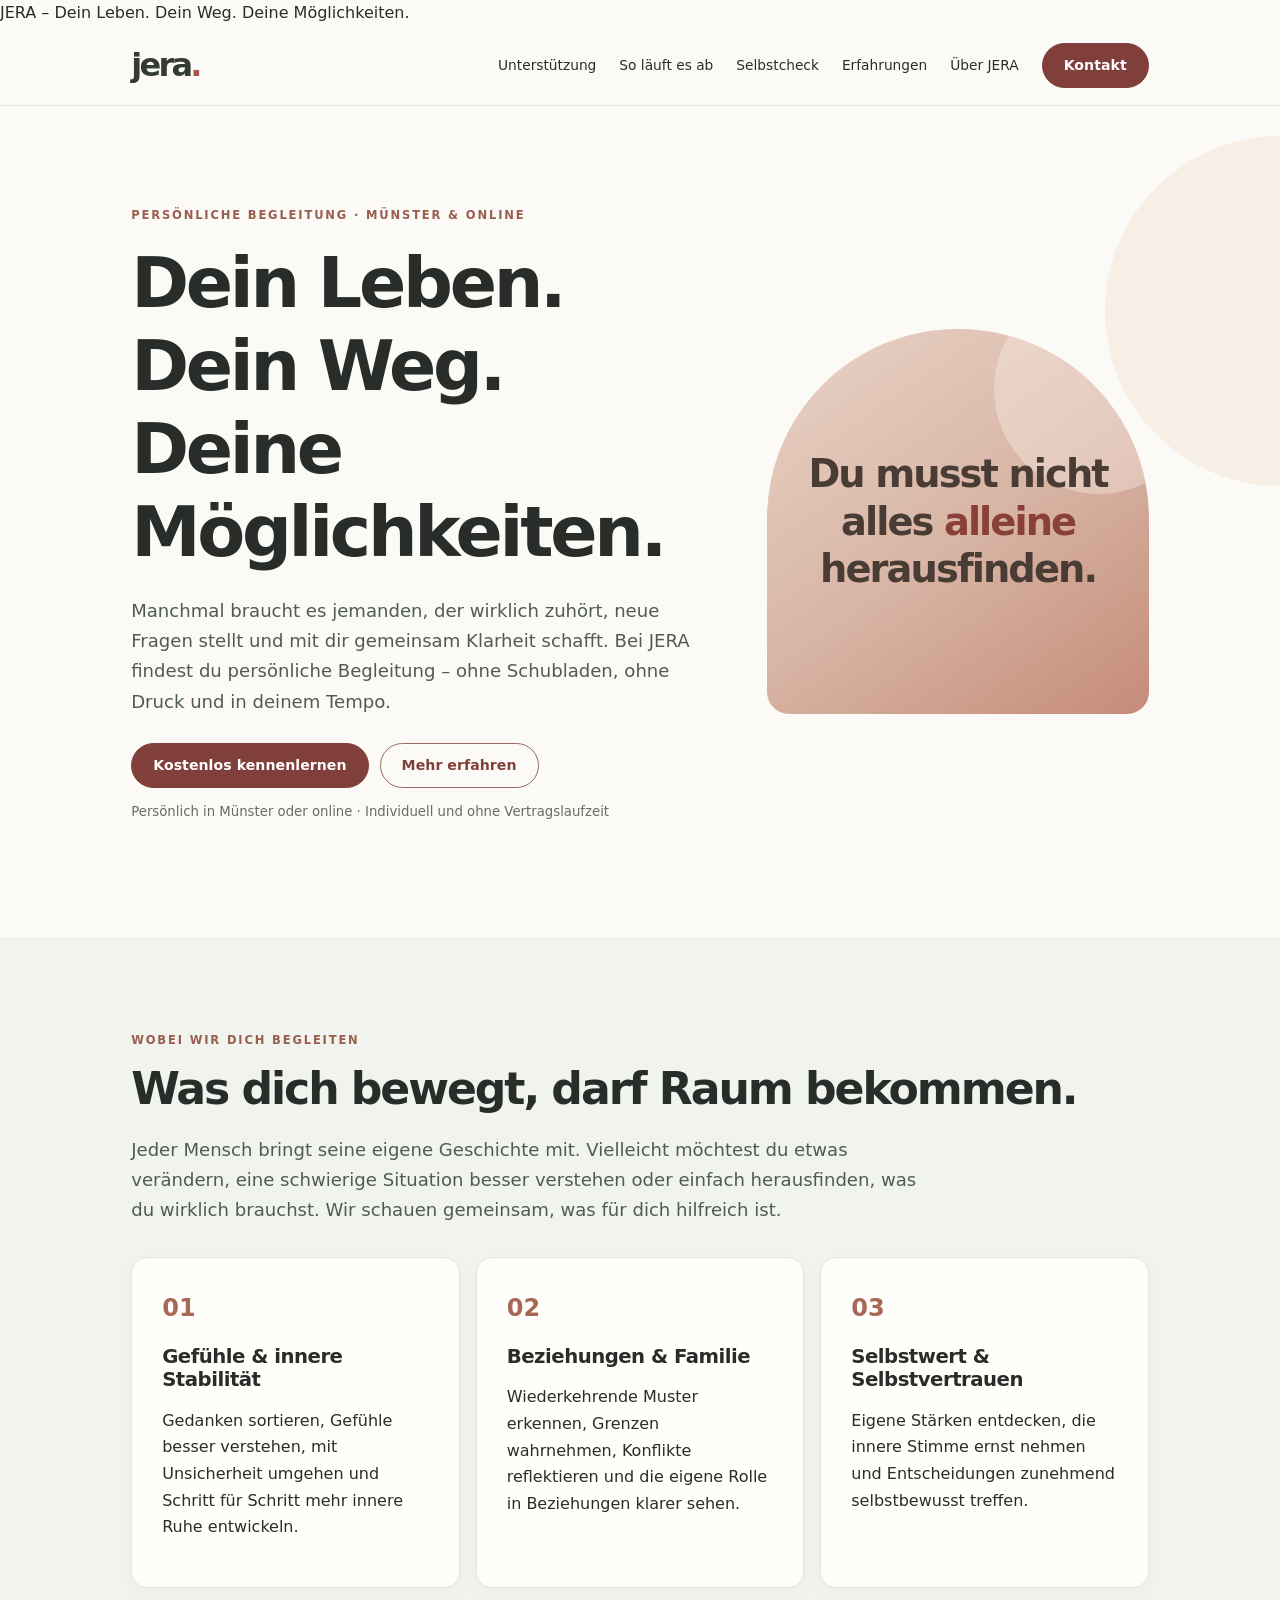
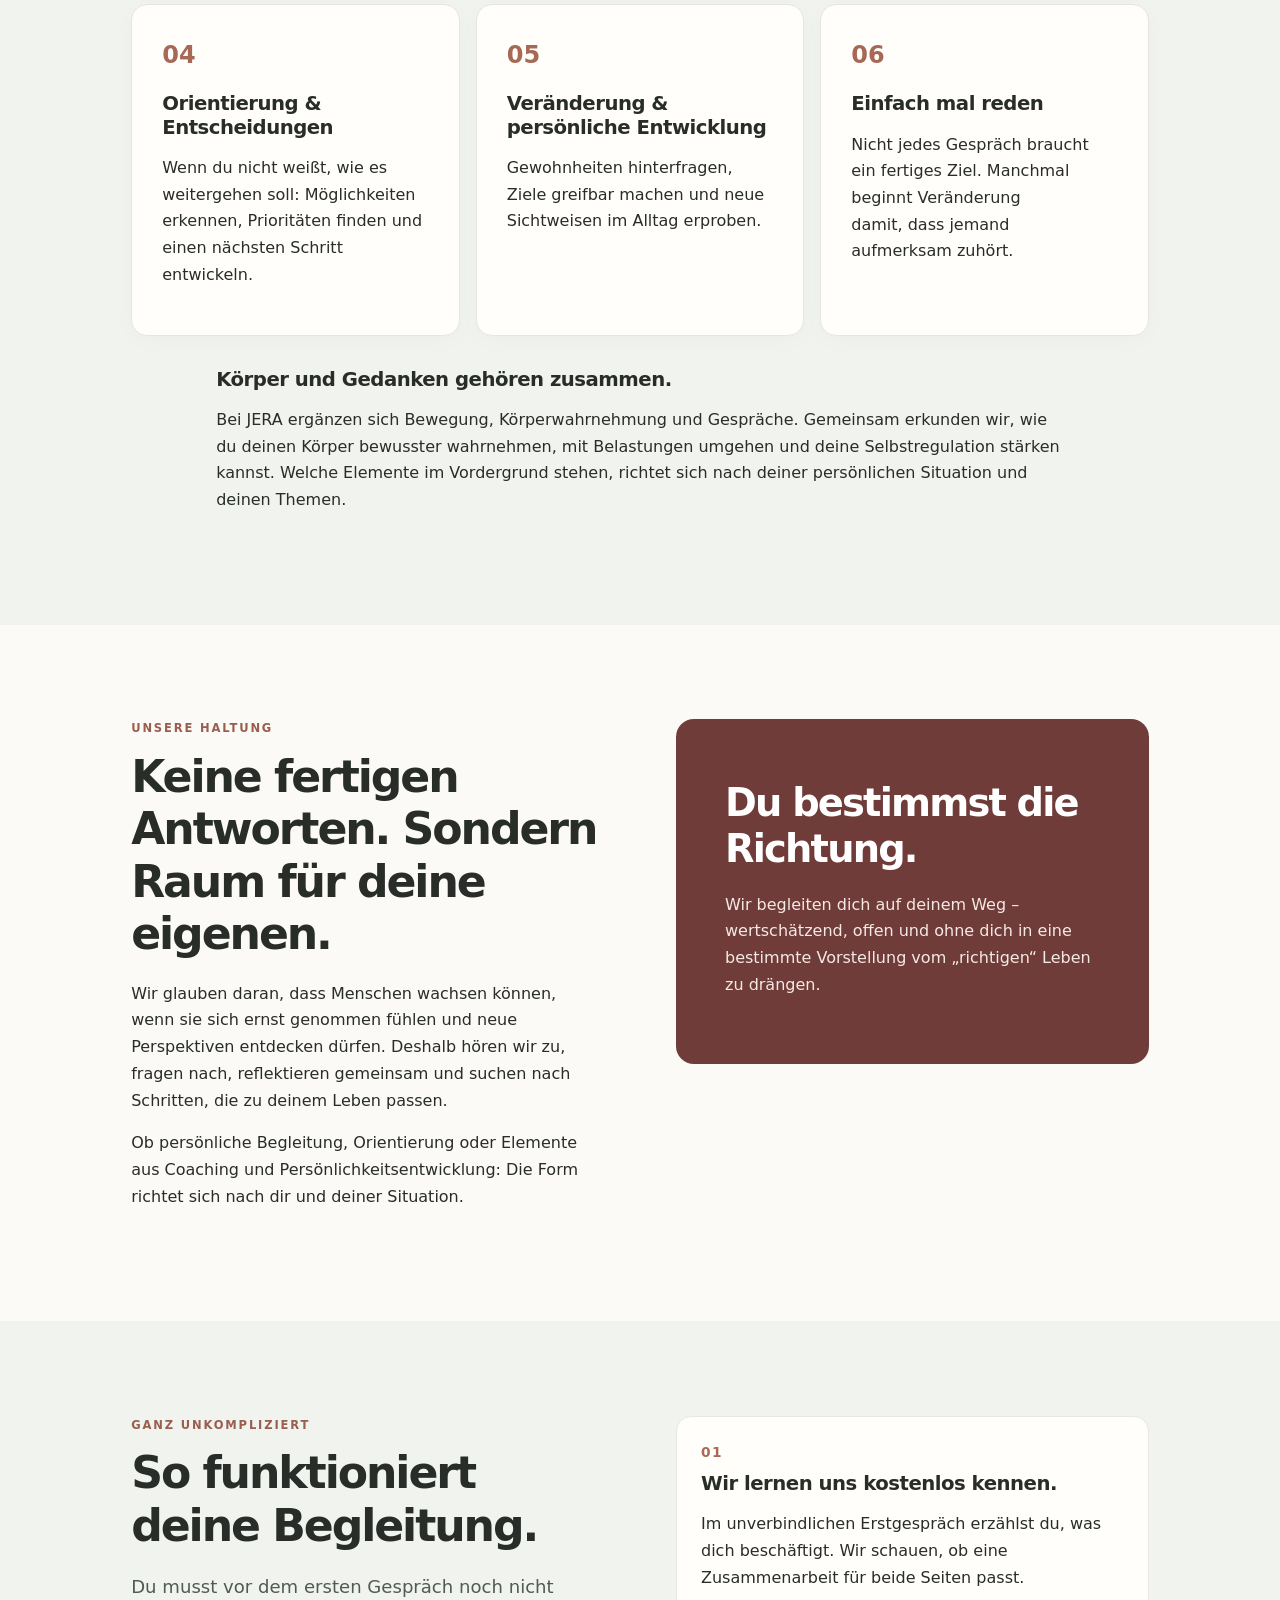
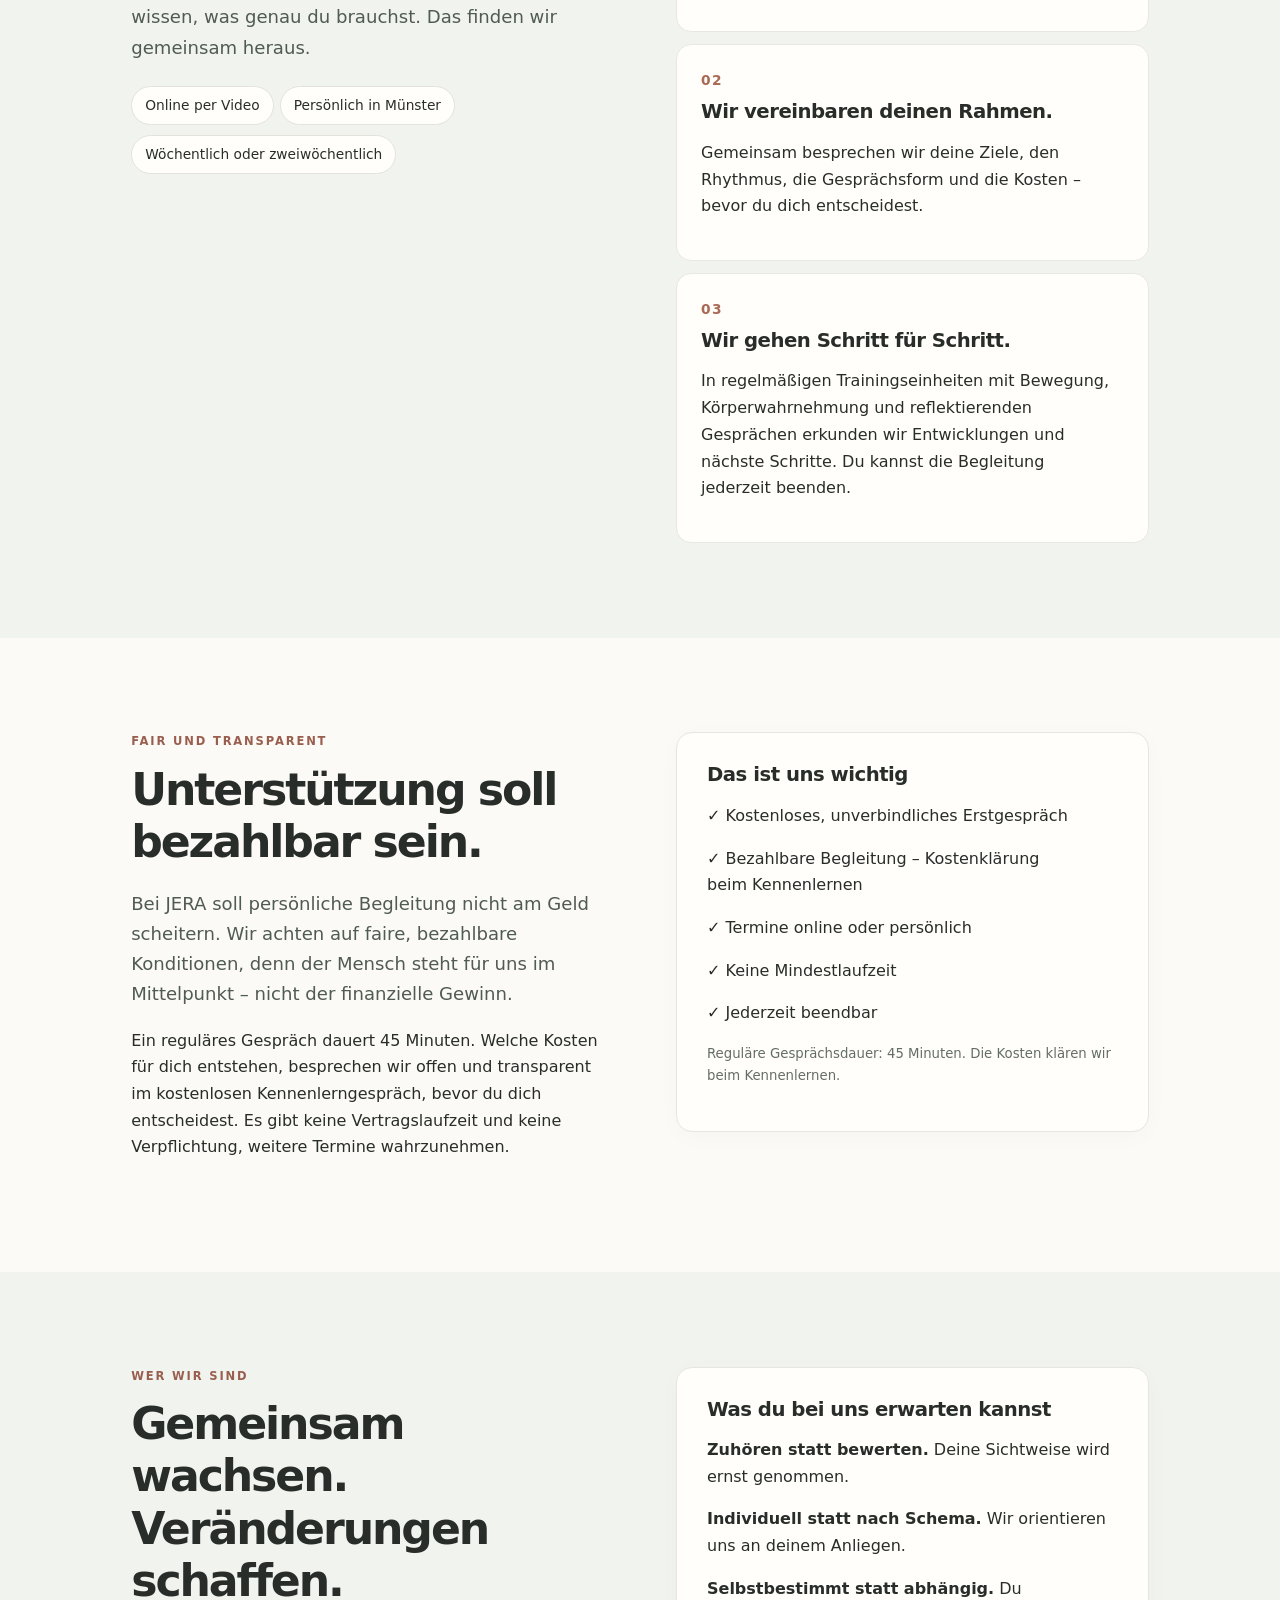
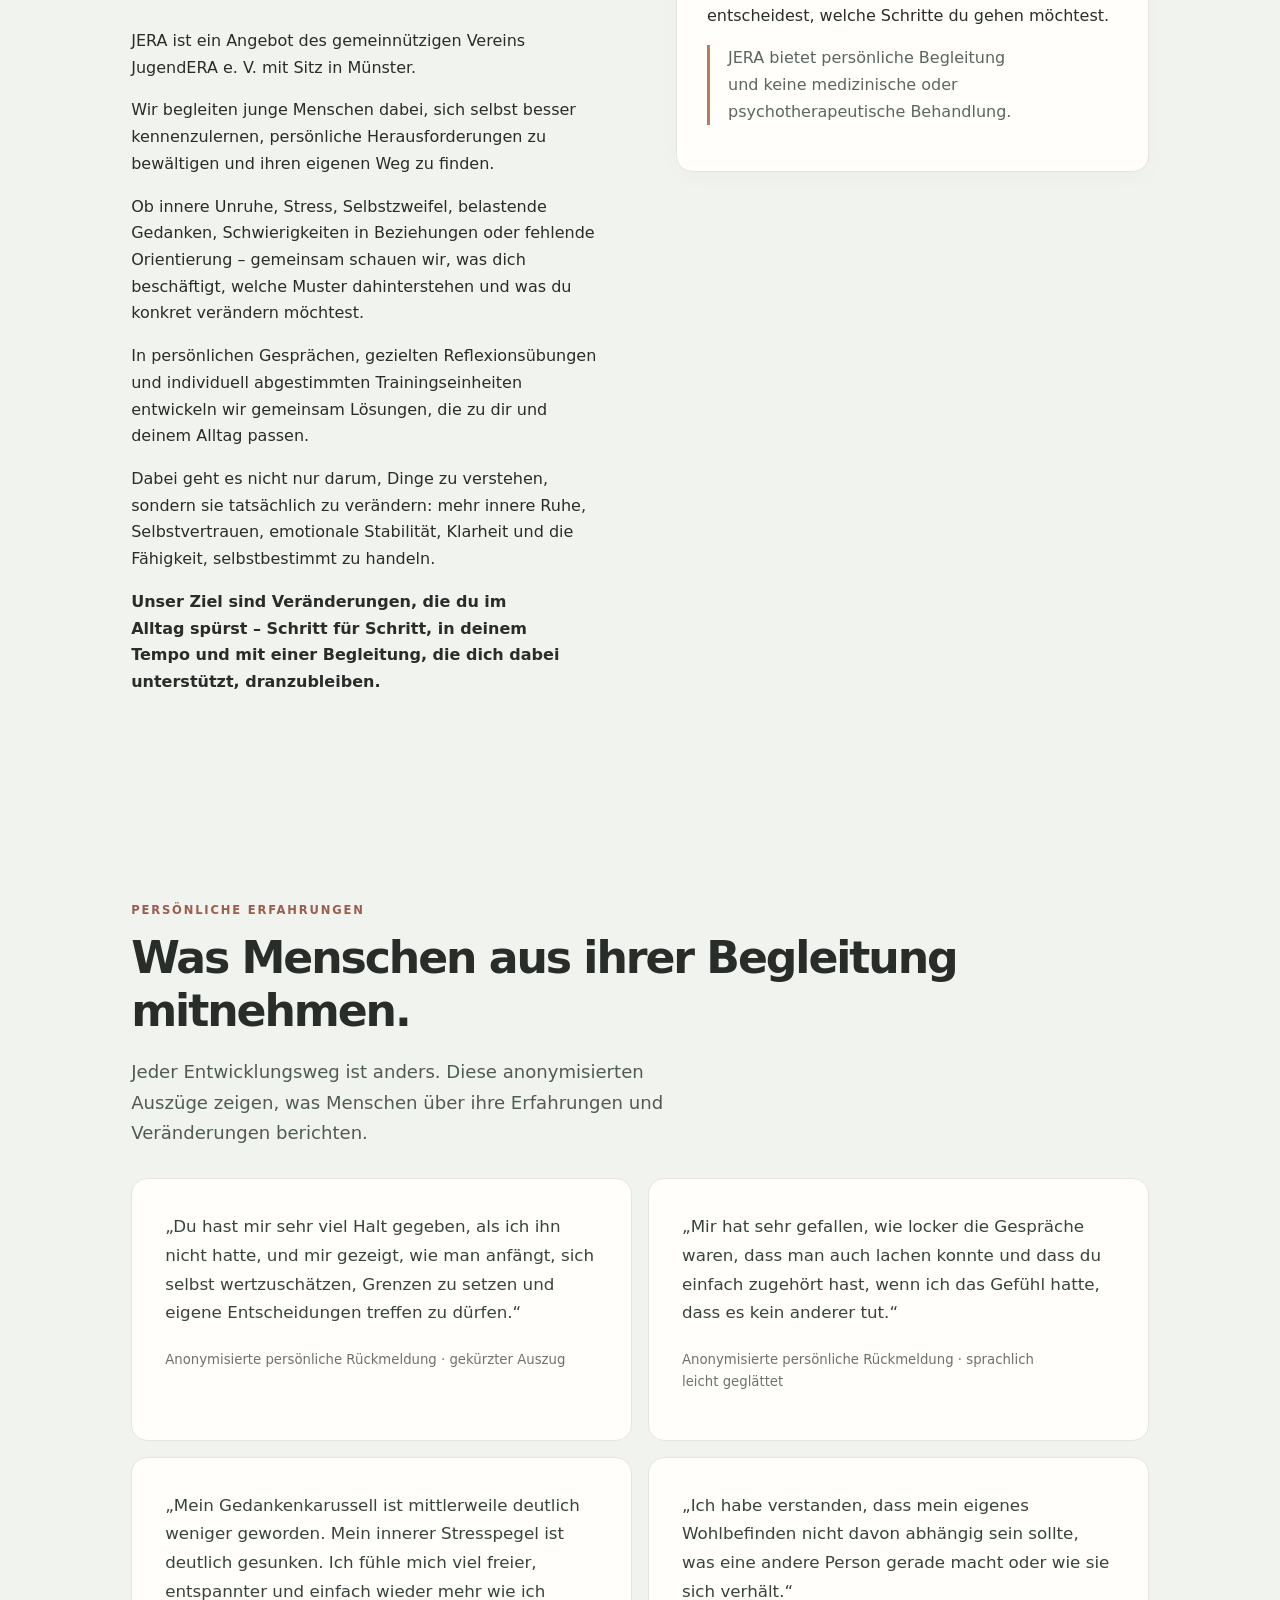
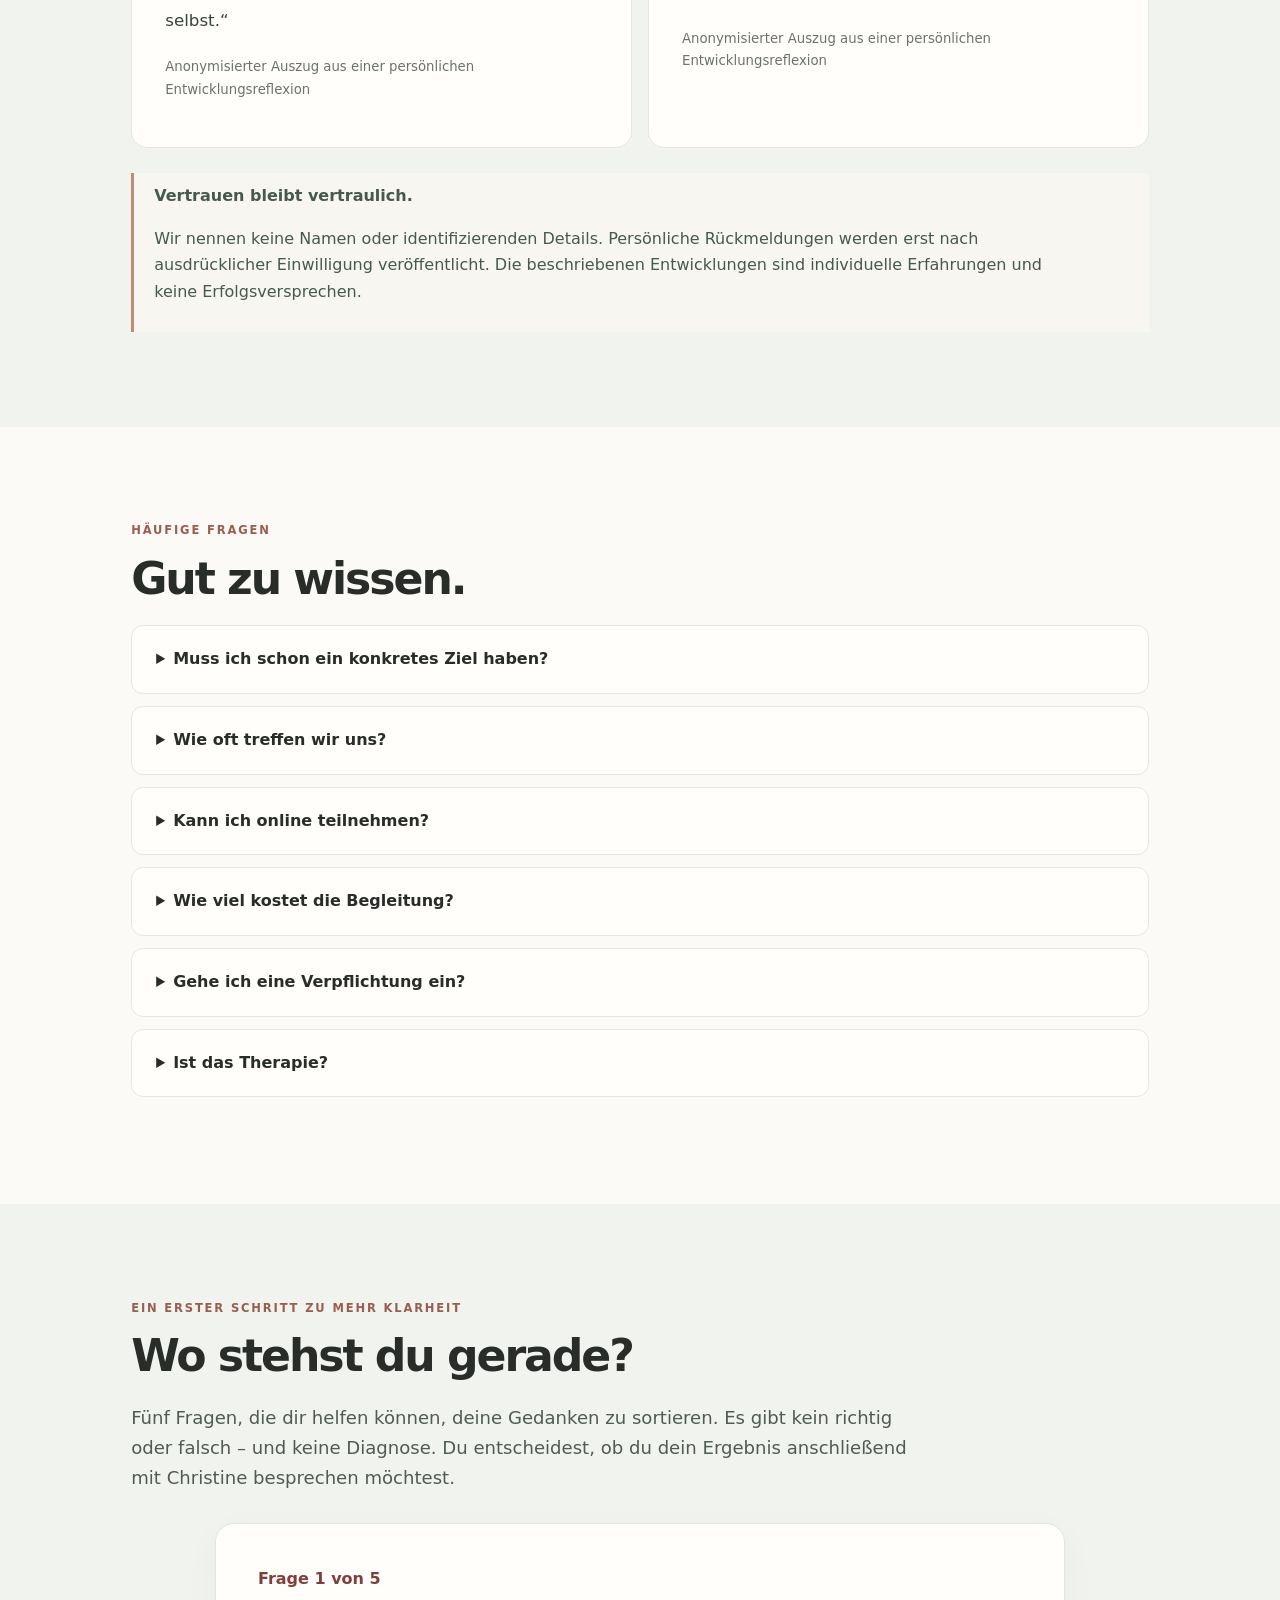
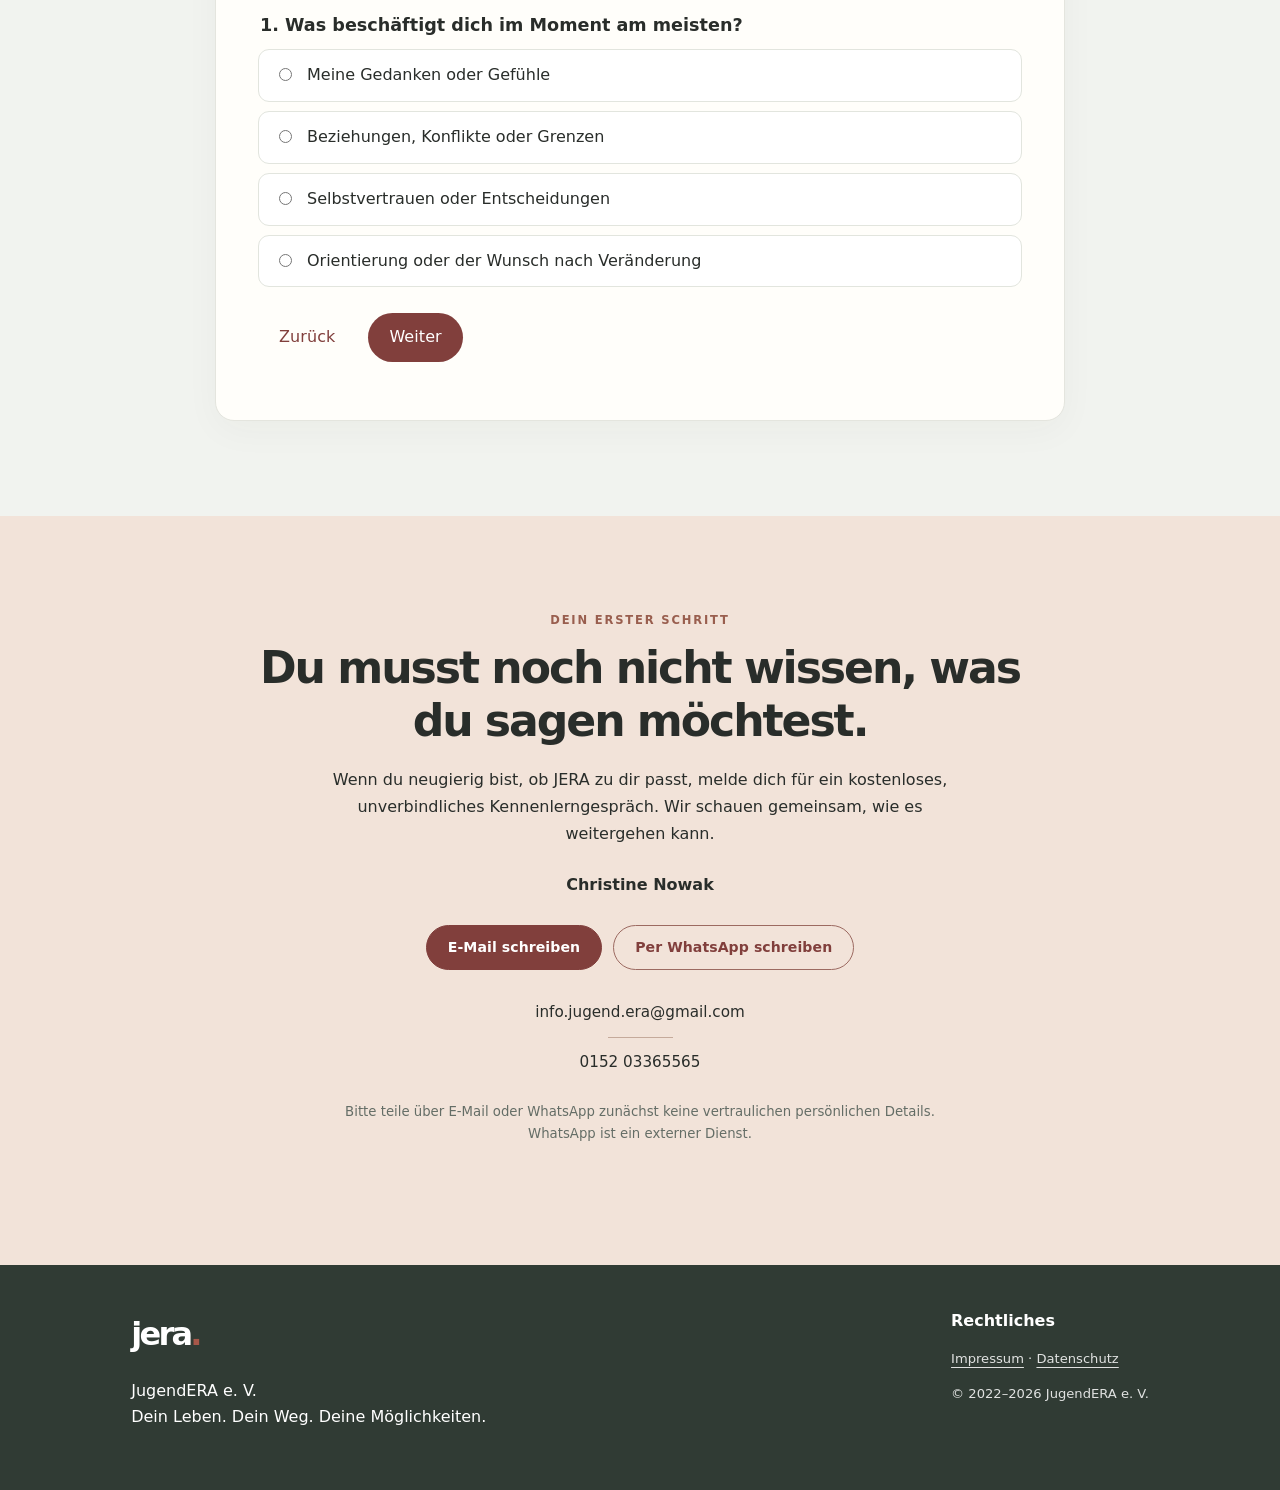
==== commit 065bca20: "Update HTML meta tags and title for SEO" ====
--- a/index.html
+++ b/index.html
@@ -1,5 +1,20 @@
 <!DOCTYPE html>
-<html lang="de"><head><meta charset="utf-8"/><meta content="width=device-width, initial-scale=1" name="viewport"/><meta content="JERA – JERA: Informationen zu persönlicher Begleitung und Orientierung. Kostenloses Kennenlerngespräch, faire Kosten und keine Vertragslaufzeit." name="description"/><title>JERA – Dein Leben. Dein Weg. Deine Möglichkeiten.</title><style>
+<html lang="de"><head><meta charset="utf-8"/><meta content="width=device-width, initial-scale=1" name="viewport"/><meta content="JERA – JERA: Informationen zu persönlicher Begleitung und Orientierung. Kostenloses Kennenlerngespräch, faire Kosten und keine Vertragslaufzeit." name="description"/>
+<title>Persönliche Begleitung & Persönlichkeitsentwicklung Münster | JERA</title>
+
+<meta name="description" content="Persönliche Begleitung in Münster und online. Selbstvertrauen stärken, mit Stress und innerer Unruhe umgehen, Klarheit gewinnen. JERA kostenlos kennenlernen.">
+
+<link rel="canonical" href="https://www.be-jera.org/">
+
+<meta name="robots" content="index, follow">
+
+<meta property="og:type" content="website">
+<meta property="og:locale" content="de_DE">
+<meta property="og:site_name" content="JERA – JugendERA e. V.">
+<meta property="og:title" content="Persönliche Begleitung & Persönlichkeitsentwicklung | JERA">
+<meta property="og:description" content="Mehr innere Ruhe, Selbstvertrauen und Klarheit entwickeln. Persönliche Begleitung in Münster und online.">
+<meta property="og:url" content="https://www.be-jera.org/">
+JERA – Dein Leben. Dein Weg. Deine Möglichkeiten.</title><style>
 :root{--ink:#26372f;--green:#2f594b;--sage:#e6eee6;--cream:#faf7f0;--peach:#f1d7c6;--muted:#5e6c63}*{box-sizing:border-box}html{scroll-behavior:smooth}body{margin:0;font-family:system-ui,-apple-system,BlinkMacSystemFont,'Segoe UI',sans-serif;color:var(--ink);background:var(--cream);line-height:1.65}a{color:inherit}a:focus-visible,button:focus-visible{outline:3px solid #b16a4b;outline-offset:3px}.wrap{max-width:1120px;margin:auto;padding:0 25px}.top{position:sticky;top:0;background:rgba(250,247,240,.96);border-bottom:1px solid #dfe4db;z-index:10;backdrop-filter:blur(12px)}.nav{display:flex;justify-content:space-between;align-items:center;gap:25px;min-height:80px}.logo{font-size:2.15rem;font-weight:850;letter-spacing:-.09em;color:var(--green);text-decoration:none}.logo span{color:#c07859}.links{display:flex;gap:23px;align-items:center;font-size:.92rem}.links a{text-decoration:none}.links a:hover{text-decoration:underline}.button{display:inline-block;background:var(--green);color:white!important;padding:13px 23px;border-radius:100px;text-decoration:none!important;font-weight:650}.button:hover{background:#213f36}.outline{background:transparent;border:1px solid var(--green);color:var(--green)!important}.hero{padding:92px 0 96px;position:relative;overflow:hidden}.hero:after{content:'';position:absolute;width:450px;height:450px;border-radius:50%;background:var(--peach);opacity:.45;right:-160px;top:25px;z-index:-1}.hero-inner{display:grid;grid-template-columns:1.2fr .8fr;gap:60px;align-items:center}.eyebrow{text-transform:uppercase;letter-spacing:.18em;color:#9d654d;font-size:.78rem;font-weight:800}h1,h2,h3{line-height:1.16;letter-spacing:-.045em}h1{font-size:clamp(3.2rem,6vw,5.8rem);margin:18px 0 26px}h2{font-size:clamp(2.3rem,4vw,3.5rem);margin:12px 0 20px}h3{font-size:1.35rem;margin:0 0 12px}.lead{font-size:1.23rem;max-width:650px;color:#45594e}.hero-art{min-height:420px;border-radius:210px 210px 26px 26px;background:linear-gradient(145deg,#d4e1d4,#a9c5b6);display:flex;align-items:center;justify-content:center;position:relative;overflow:hidden}.hero-art:before{content:'';width:250px;height:250px;background:#faf7f0;opacity:.6;border-radius:50%;position:absolute;right:-55px;top:-45px}.hero-art p{position:relative;font-size:clamp(2rem,4vw,3.2rem);font-weight:750;line-height:1.2;text-align:center;color:#284a3c;padding:35px}.hero-art i{font-style:normal;color:#9b654b}.actions{display:flex;flex-wrap:wrap;gap:12px;margin-top:30px}.fine{font-size:.86rem;color:var(--muted)}section{padding:85px 0}.soft{background:var(--sage)}.intro{max-width:790px}.grid{display:grid;grid-template-columns:repeat(3,1fr);gap:20px;margin-top:35px}.card{background:#fff;border:1px solid #e4e8df;border-radius:22px;padding:30px}.card .num{font-size:1.8rem;color:#aa755c;margin-bottom:18px}.two{display:grid;grid-template-columns:1fr 1fr;gap:70px;align-items:start}.pill{display:inline-block;background:#fff;border-radius:100px;padding:8px 14px;margin:5px 6px 5px 0;font-size:.9rem}.steps{counter-reset:step;display:grid;gap:16px}.step{padding:24px;background:white;border-radius:20px}.step:before{counter-increment:step;content:'0' counter(step);font-weight:800;color:#a46b51;display:block;margin-bottom:8px}.testimonial-grid{display:grid;grid-template-columns:repeat(2,minmax(0,1fr));gap:20px;margin-top:32px}.testimonial{background:white;border:1px solid #e4e8df;border-radius:22px;padding:32px}.testimonial blockquote{margin:0;color:#354c40;font-size:1.08rem;line-height:1.75}.testimonial .source{font-size:.83rem;color:#69776c;margin-top:22px}.privacy-note{margin-top:25px;border-left:4px solid #9b765c;padding:10px 20px;color:#45594e;background:#f2eee7}.quote{background:var(--green);color:white;border-radius:26px;padding:50px}.quote h2{color:white}.quote p{color:#e5efe8}.price{font-size:1.55rem;font-weight:800;color:var(--green)}details{background:white;padding:22px 25px;border-radius:14px;margin:12px 0}summary{cursor:pointer;font-weight:700}footer{background:#243d33;color:#fff;padding:45px 0}footer .foot{display:flex;justify-content:space-between;gap:30px;flex-wrap:wrap}footer a{color:#fff}.legal{font-size:.82rem;opacity:.85}.note{border-left:4px solid #bb896e;padding-left:18px;color:#5b665e}.cta{padding:75px 0;background:#efdccf;text-align:center}.cta p{max-width:650px;margin:0 auto 25px}@media(max-width:850px){.testimonial-grid{grid-template-columns:1fr}.links{gap:12px;flex-wrap:wrap;justify-content:flex-end}.links a{font-size:.85rem}.hero-inner,.two{grid-template-columns:1fr}.hero-art{min-height:250px;border-radius:26px}.grid{grid-template-columns:1fr 1fr}.hero{padding:55px 0}}@media(max-width:600px){.nav{align-items:flex-start;flex-direction:column;padding-top:12px;padding-bottom:15px;gap:3px}.links{justify-content:flex-start}.links a{font-size:.79rem}.links .button{padding:8px 13px}.grid{grid-template-columns:1fr}section{padding:62px 0}h1{font-size:3rem}.hero-art{min-height:210px}.quote{padding:30px}}
 
 .quiz-shell{max-width:850px;margin:30px auto 0;background:white;border:1px solid #dfe6dc;border-radius:24px;padding:clamp(20px,4vw,42px)}.quiz-group{border:0;margin:0 0 26px;padding:0}.quiz-group legend{font-size:1.15rem;font-weight:750;margin-bottom:12px;line-height:1.4}.quiz-options{display:grid;gap:9px}.quiz-options label{display:flex;align-items:flex-start;gap:12px;padding:12px 15px;border:1px solid #dfe5dc;border-radius:12px;cursor:pointer}.quiz-options label:has(input:checked){background:#e6eee6;border-color:#2f594b}.quiz-options input{margin-top:6px;accent-color:#2f594b}.quiz-results{background:#e6eee6;border-radius:18px;padding:25px;margin-top:22px}.quiz-results[hidden],.quiz-step[hidden]{display:none}.quiz-actions{display:flex;gap:12px;flex-wrap:wrap}.quiz-actions button{border:0;cursor:pointer;font:inherit}.quiz-hint{font-size:.9rem;color:#53695b}.quiz-progress{font-weight:700;color:#2f594b;margin-bottom:20px}.quiz-consent{display:flex;gap:12px;align-items:flex-start;margin:20px 0}.quiz-consent input{margin-top:7px}.quiz-field{display:grid;gap:6px;margin:14px 0}.quiz-field input{font:inherit;padding:12px;border:1px solid #9baea2;border-radius:10px;width:100%}.quiz-error{color:#9b3427;font-weight:650}.quiz-shell button:disabled{opacity:.5;cursor:not-allowed}
--- a/jera-design.css
+++ b/jera-design.css
@@ -1,6 +1,102 @@
-/* JERA Editorial Luxury: presentation only */
-@import url('https://fonts.googleapis.com/css2?family=DM+Sans:wght@400;500;600;700&family=Playfair+Display:wght@400;500;600&display=swap');
-:root{--ink:#282824;--green:#743b38;--sage:#f1f0e9;--cream:#f8f5ee;--peach:#e7c5b0;--muted:#66645f;--fire:#a33e3b}
-html{scroll-padding-top:100px}body{font-family:'DM Sans',system-ui,sans-serif;line-height:1.75;background:var(--cream);color:var(--ink)}.wrap{max-width:1240px;padding-inline:clamp(24px,5vw,80px)}.top{background:rgba(248,245,238,.96);border-bottom:1px solid #e4d7cc}.nav{min-height:94px}.logo{color:var(--ink);font-weight:850}.logo span{color:var(--fire)}.links{font-size:.84rem;letter-spacing:.025em}.button{background:var(--fire);border:1px solid var(--fire);border-radius:2px;padding:14px 25px;font-size:.88rem;transition:background .2s}.button:hover{background:#7b302d}.outline{background:transparent;border-color:var(--fire);color:var(--fire)!important}.outline:hover{background:var(--fire);color:white!important}h1,h2,h3{font-family:'Playfair Display',Georgia,serif;font-weight:500;letter-spacing:-.04em;line-height:1.15}h1{font-size:clamp(3.6rem,7vw,7.4rem)}h2{font-size:clamp(2.5rem,4.7vw,4.7rem)}h3{font-size:clamp(1.4rem,2vw,1.8rem)}.eyebrow{color:var(--fire);letter-spacing:.23em}.lead{color:#55514e;line-height:1.72}section{padding:clamp(80px,9vw,140px) 0}.soft{background:var(--sage)}.hero{padding:clamp(100px,11vw,165px) 0}.hero-inner{grid-template-columns:1.25fr .75fr;gap:clamp(30px,5vw,90px)}.hero:after{background:#d5a48e;opacity:.18}.hero-art{min-height:490px;border-radius:220px 220px 3px 3px;background:linear-gradient(155deg,#d5b6a1,#9e5d4c 58%,#743b38)}.hero-art:before{opacity:.18}.hero-art p{font-family:'Playfair Display',Georgia,serif;font-weight:400;color:white}.hero-art i{color:#f0d3b7}.grid{gap:1px;background:#d9c8be;border:1px solid #d9c8be;margin-top:50px}.card{background:#fcfaf6;border:0;border-radius:0;padding:clamp(26px,3.3vw,48px)}.card .num{color:var(--fire);font-family:'Playfair Display',Georgia,serif}.two{gap:clamp(40px,7vw,110px)}.pill{border:1px solid #d7c5ba;background:transparent;border-radius:2px}.steps{gap:1px;background:#ddcec4}.step{border-radius:0;background:#fcfaf6;padding:30px}.step:before{color:var(--fire)}.quote{border-radius:0;background:#743b38;padding:clamp(40px,5vw,76px)}.quote p{color:#f2e6dc}.testimonial-grid{gap:1px;background:#dfd1c6;border:1px solid #dfd1c6}.testimonial{border:0;border-radius:0;background:#fcfaf6;padding:clamp(28px,3.5vw,52px)}.testimonial blockquote{font-family:'Playfair Display',Georgia,serif;font-size:clamp(1.15rem,1.65vw,1.45rem);line-height:1.6}.privacy-note{background:#e9e8df;border-left:2px solid var(--fire)}details{border-radius:0;border-bottom:1px solid #d9c8bb;background:transparent}.quiz-shell{border-radius:0;background:#fcfaf6;border-color:#ded4c9}.quiz-group legend{font-family:'Playfair Display',Georgia,serif;font-weight:500}.quiz-options label{border-radius:0}.quiz-options label:has(input:checked){background:#f0e5dd;border-color:var(--fire)}.quiz-options input{accent-color:var(--fire)}.quiz-results{background:#e9eee6;border-radius:0}.quiz-progress{color:var(--fire)}.quiz-field input{border-radius:0}.cta{background:#e9c6b2;padding:clamp(90px,10vw,150px) 0}footer{background:#282824;padding:65px 0}footer .logo{color:white}.note{border-left-color:var(--fire)}
-@media(max-width:850px){.hero-inner,.two{grid-template-columns:1fr}.hero-art{min-height:330px;border-radius:170px 170px 3px 3px}.grid{grid-template-columns:repeat(2,1fr)}}
-@media(max-width:600px){.wrap{padding-inline:23px}.hero{padding:76px 0}.hero-art{min-height:270px}.grid{grid-template-columns:1fr}section{padding:75px 0}h1{font-size:clamp(3.1rem,13vw,4.4rem)}h2{font-size:clamp(2.3rem,10vw,3.3rem)}.quote{padding:36px}}
+/* JERA | Christine Edition â€” refined, restrained, accessible.
+   Visual overrides only. Content, order, and interactive behavior remain unchanged. */
+:root {
+  --ink:#292d2a;
+  --green:#813f3c;
+  --sage:#f1f3ef;
+  --cream:#fbfaf6;
+  --peach:#f4e8df;
+  --muted:#626760;
+  --jera-fire:#a65749;
+  --jera-copper:#b7795d;
+  --jera-mint:#badbd0;
+  --jera-line:#e7e4df;
+}
+html { scroll-padding-top:100px; }
+body { font-family:system-ui,-apple-system,BlinkMacSystemFont,'Segoe UI',sans-serif; font-size:16px; line-height:1.67; color:var(--ink); background:var(--cream); -webkit-font-smoothing:antialiased; }
+.wrap { max-width:1120px; padding-inline:clamp(23px,4vw,52px); }
+.top { background:rgba(251,250,246,.97); border-bottom:1px solid var(--jera-line); box-shadow:none; }
+.nav { min-height:78px; gap:24px; }
+.logo { font-size:2rem; letter-spacing:-.085em; font-weight:800; color:#343b36; }
+.logo span { color:var(--jera-fire); }
+.links { gap:clamp(12px,1.8vw,23px); font-size:.86rem; font-weight:500; }
+.links a { text-underline-offset:5px; }
+.links a:hover { color:var(--green); }
+.button { background:var(--green); border:1px solid var(--green); border-radius:100px; padding:11px 21px; font-size:.88rem; font-weight:600; letter-spacing:.005em; line-height:1.5; transition:background-color .18s ease,border-color .18s ease,transform .18s ease; }
+.button:hover { background:#69312f; border-color:#69312f; transform:translateY(-1px); }
+.outline { background:transparent; border-color:#9c6a61; color:var(--green)!important; }
+.outline:hover { background:#f4e8df; border-color:var(--green); color:var(--green)!important; }
+h1,h2,h3 { font-family:inherit; font-weight:650; letter-spacing:-.047em; line-height:1.19; }
+h1 { font-size:clamp(3rem,5.45vw,5.15rem); margin:16px 0 23px; font-weight:700; }
+h2 { font-size:clamp(2.05rem,3.45vw,3.05rem); margin:12px 0 20px; }
+h3 { font-size:1.23rem; letter-spacing:-.025em; font-weight:650; }
+p { text-wrap:pretty; }
+.eyebrow { color:#995e4e; font-size:.72rem; letter-spacing:.16em; font-weight:750; }
+.lead { font-size:1.13rem; line-height:1.67; color:#505b53; }
+section { padding:clamp(67px,7.4vw,95px) 0; }
+.soft { background:var(--sage); }
+.hero { padding:clamp(65px,8vw,100px) 0; }
+.hero-inner { grid-template-columns:1.2fr .8fr; gap:clamp(28px,5vw,65px); }
+.hero:after { width:350px; height:350px; right:-175px; top:30px; background:#e4b49d; opacity:.18; }
+.hero-art { min-height:385px; border-radius:190px 190px 22px 22px; background:linear-gradient(145deg,#e9d4c7 0%,#d8b5a5 52%,#c58c78 100%); }
+.hero-art:before { width:210px; height:210px; background:#fff9f3; opacity:.32; }
+.hero-art p { font-family:inherit; font-size:clamp(1.8rem,3vw,2.65rem); font-weight:650; letter-spacing:-.05em; color:#493c35; line-height:1.23; }
+.hero-art i { color:#8a403a; }
+.actions { gap:11px; margin-top:26px; }
+.fine { color:#646d66; font-size:.83rem; }
+.grid { gap:16px; margin-top:31px; background:transparent; border:0; }
+.card { background:#fffefb; border:1px solid #e6e5df; border-radius:16px; padding:clamp(24px,2.8vw,30px); box-shadow:0 5px 24px rgba(40,43,35,.025); }
+.card .num { color:#a76855; font-family:inherit; font-size:1.5rem; font-weight:600; margin-bottom:17px; }
+.two { gap:clamp(36px,6vw,72px); }
+.pill { background:#fffefa; border:1px solid #e3e3dc; border-radius:100px; font-size:.86rem; padding:7px 13px; }
+.steps { gap:12px; background:transparent; }
+.step { background:#fffefa; border:1px solid #e9e7e1; border-radius:15px; padding:24px; }
+.step:before { color:#aa6955; font-size:.86rem; letter-spacing:.1em; }
+.quote { background:#703c3a; border-radius:18px; padding:clamp(34px,4vw,49px); }
+.quote h2 { font-size:clamp(1.9rem,3vw,2.65rem); }
+.quote p { color:#f4e9e3; }
+.testimonial-grid { gap:16px; margin-top:30px; background:transparent; border:0; }
+.testimonial { background:#fffefa; border:1px solid #e8e5df; border-radius:16px; padding:clamp(25px,3vw,33px); }
+.testimonial blockquote { font-family:inherit; font-size:1.045rem; line-height:1.72; color:#38443b; }
+.testimonial .source { color:#6c726b; }
+.privacy-note { background:#f8f6f0; border-left:3px solid #bd8c73; }
+.price { color:var(--green); }
+details { background:#fffefa; border:1px solid #e9e6df; border-radius:12px; padding:20px 24px; }
+summary { font-weight:650; }
+.quiz-shell { background:#fffefa; border:1px solid #e4e5de; border-radius:19px; box-shadow:0 10px 36px rgba(45,43,38,.035); }
+.quiz-group legend { font-family:inherit; font-weight:650; font-size:1.1rem; }
+.quiz-options label { border:1px solid #e2e5de; border-radius:11px; background:white; }
+.quiz-options label:has(input:checked) { background:#f6ece6; border-color:#a86455; }
+.quiz-options input { accent-color:var(--green); }
+.quiz-results { background:#eff3ee; border-radius:14px; }
+.quiz-progress { color:var(--green); }
+.quiz-field input { border-radius:10px; }
+ .cta { background:#f2e3d9; padding:clamp(70px,7.5vw,95px) 0; }
+ .cta h2 { max-width:770px; margin-inline:auto; }
+footer { background:#303b34; padding:43px 0; }
+footer .logo { color:white; }
+footer a { text-underline-offset:4px; }
+.note { border-left:3px solid #b67b62; }
+a:focus-visible,button:focus-visible { outline:3px solid #b67b62; outline-offset:3px; }
+@media(max-width:850px) {
+  .hero-inner,.two { grid-template-columns:1fr; }
+  .hero-art { min-height:260px; border-radius:135px 135px 20px 20px; }
+  .grid { grid-template-columns:repeat(2,1fr); }
+  .nav { gap:14px; }
+}
+@media(max-width:600px) {
+  .wrap { padding-inline:23px; }
+  .nav { min-height:auto; padding-block:12px 15px; }
+  .links { gap:11px; }
+  .links a { font-size:.78rem; }
+  .links .button { padding:8px 13px; }
+  .hero { padding:57px 0; }
+  .hero-art { min-height:215px; }
+  .grid { grid-template-columns:1fr; }
+  section { padding:63px 0; }
+  h1 { font-size:clamp(2.85rem,11.5vw,3.4rem); }
+  h2 { font-size:clamp(1.95rem,8vw,2.45rem); }
+  .quote { padding:30px; }
+  .testimonial { padding:25px; }
+}
+@media(prefers-reduced-motion:reduce) { .button { transition:none; } .button:hover { transform:none; } }
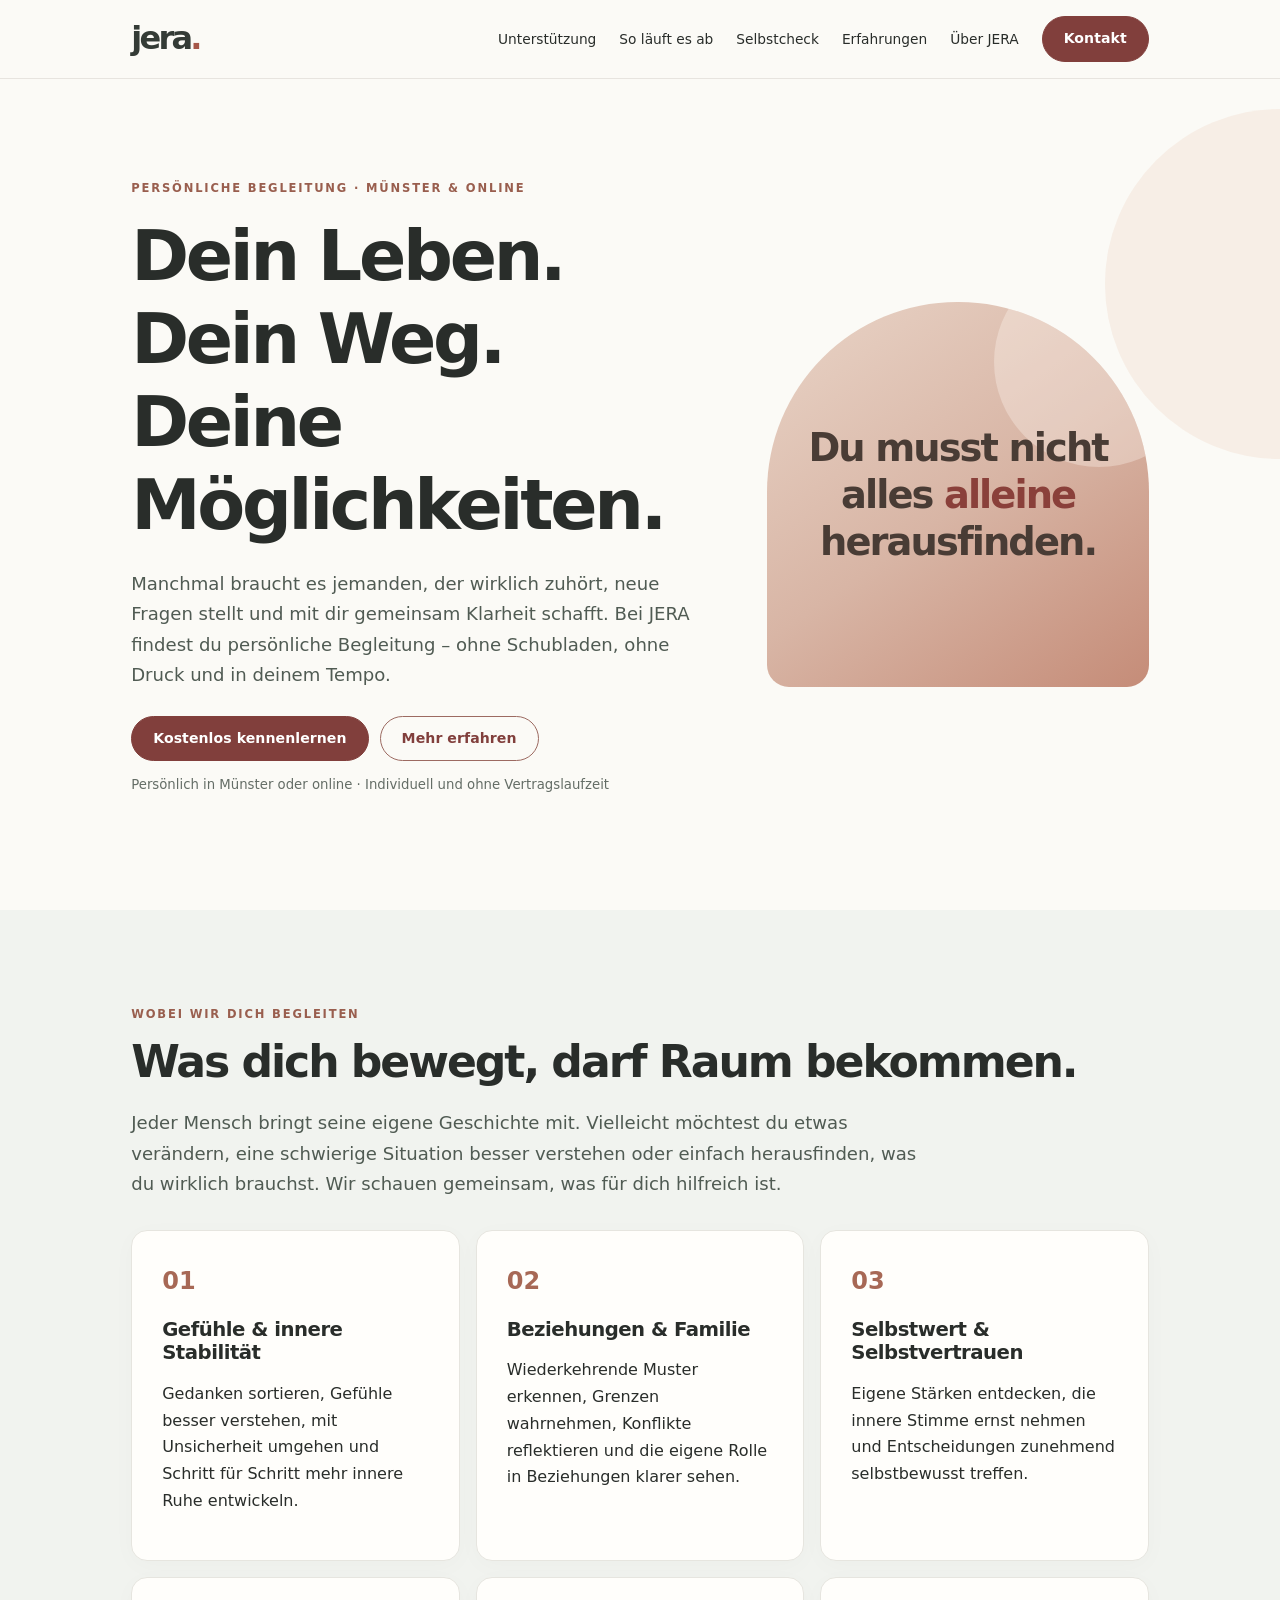
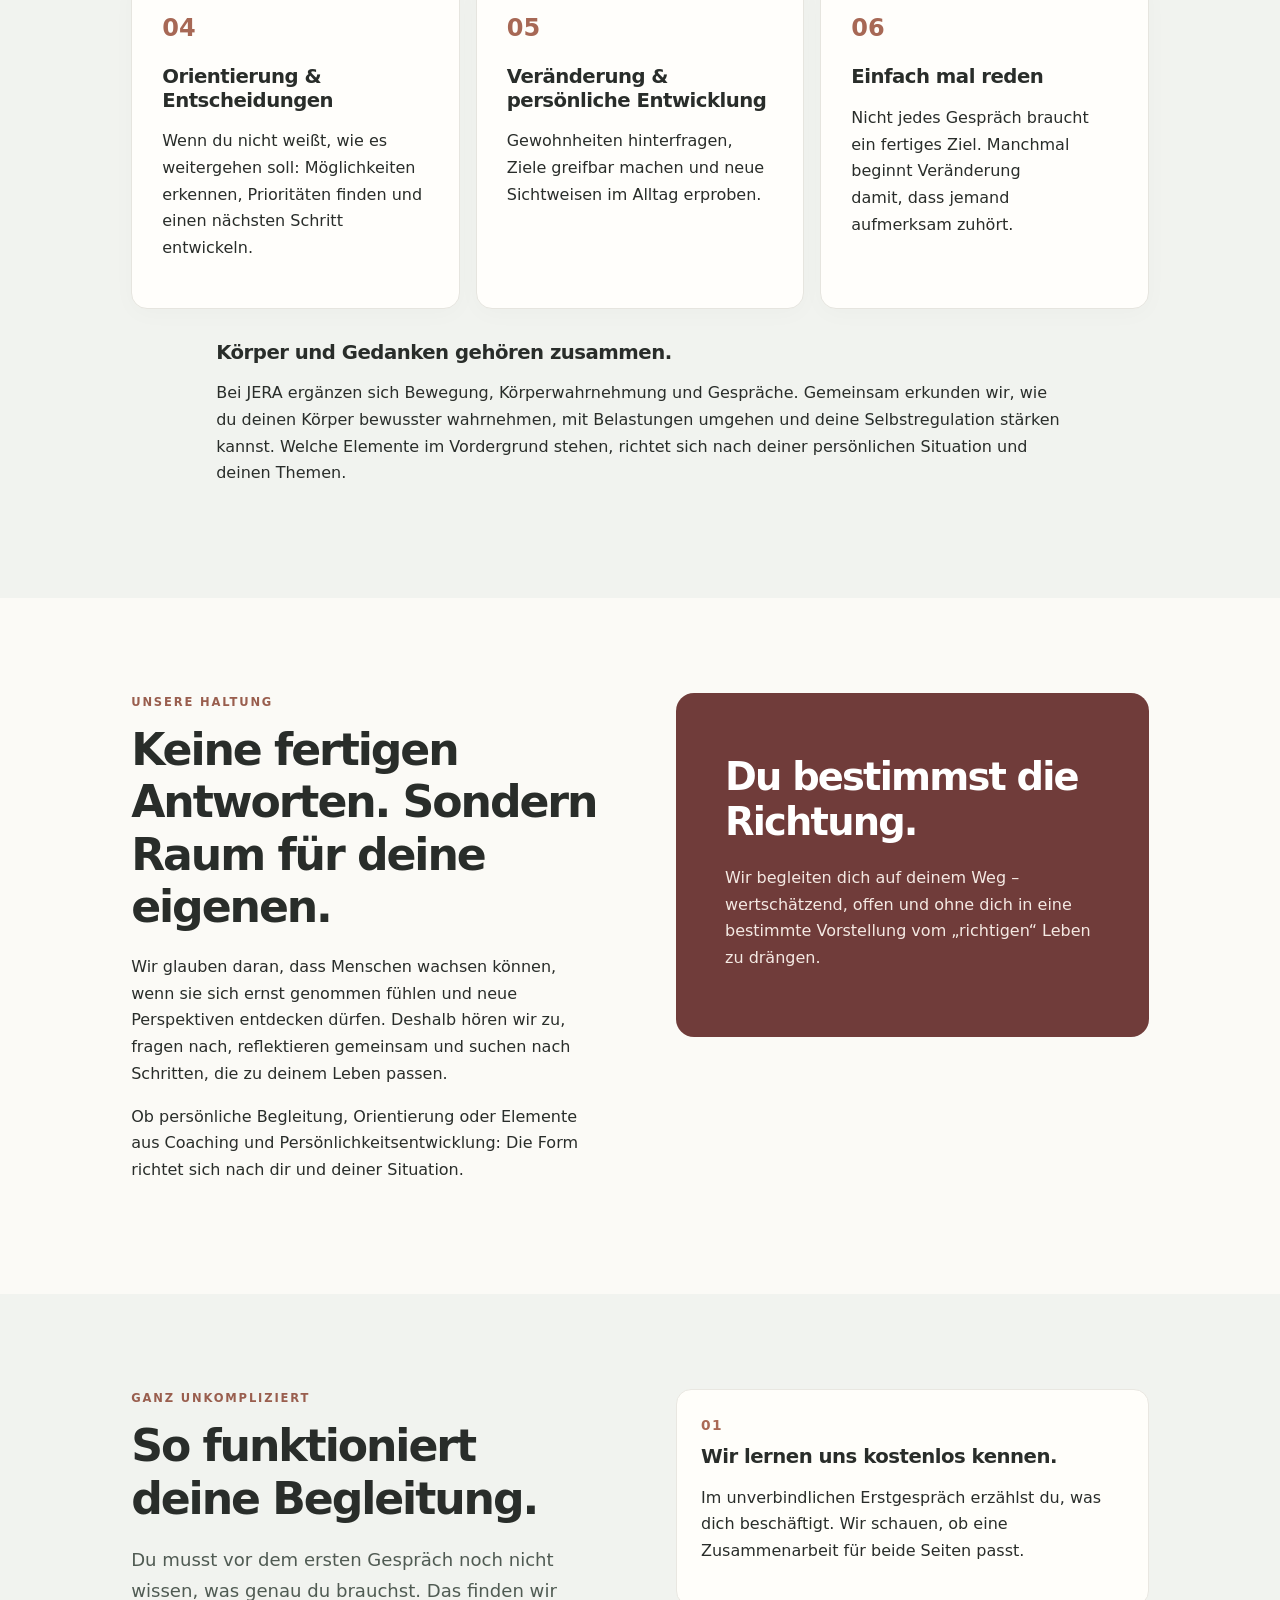
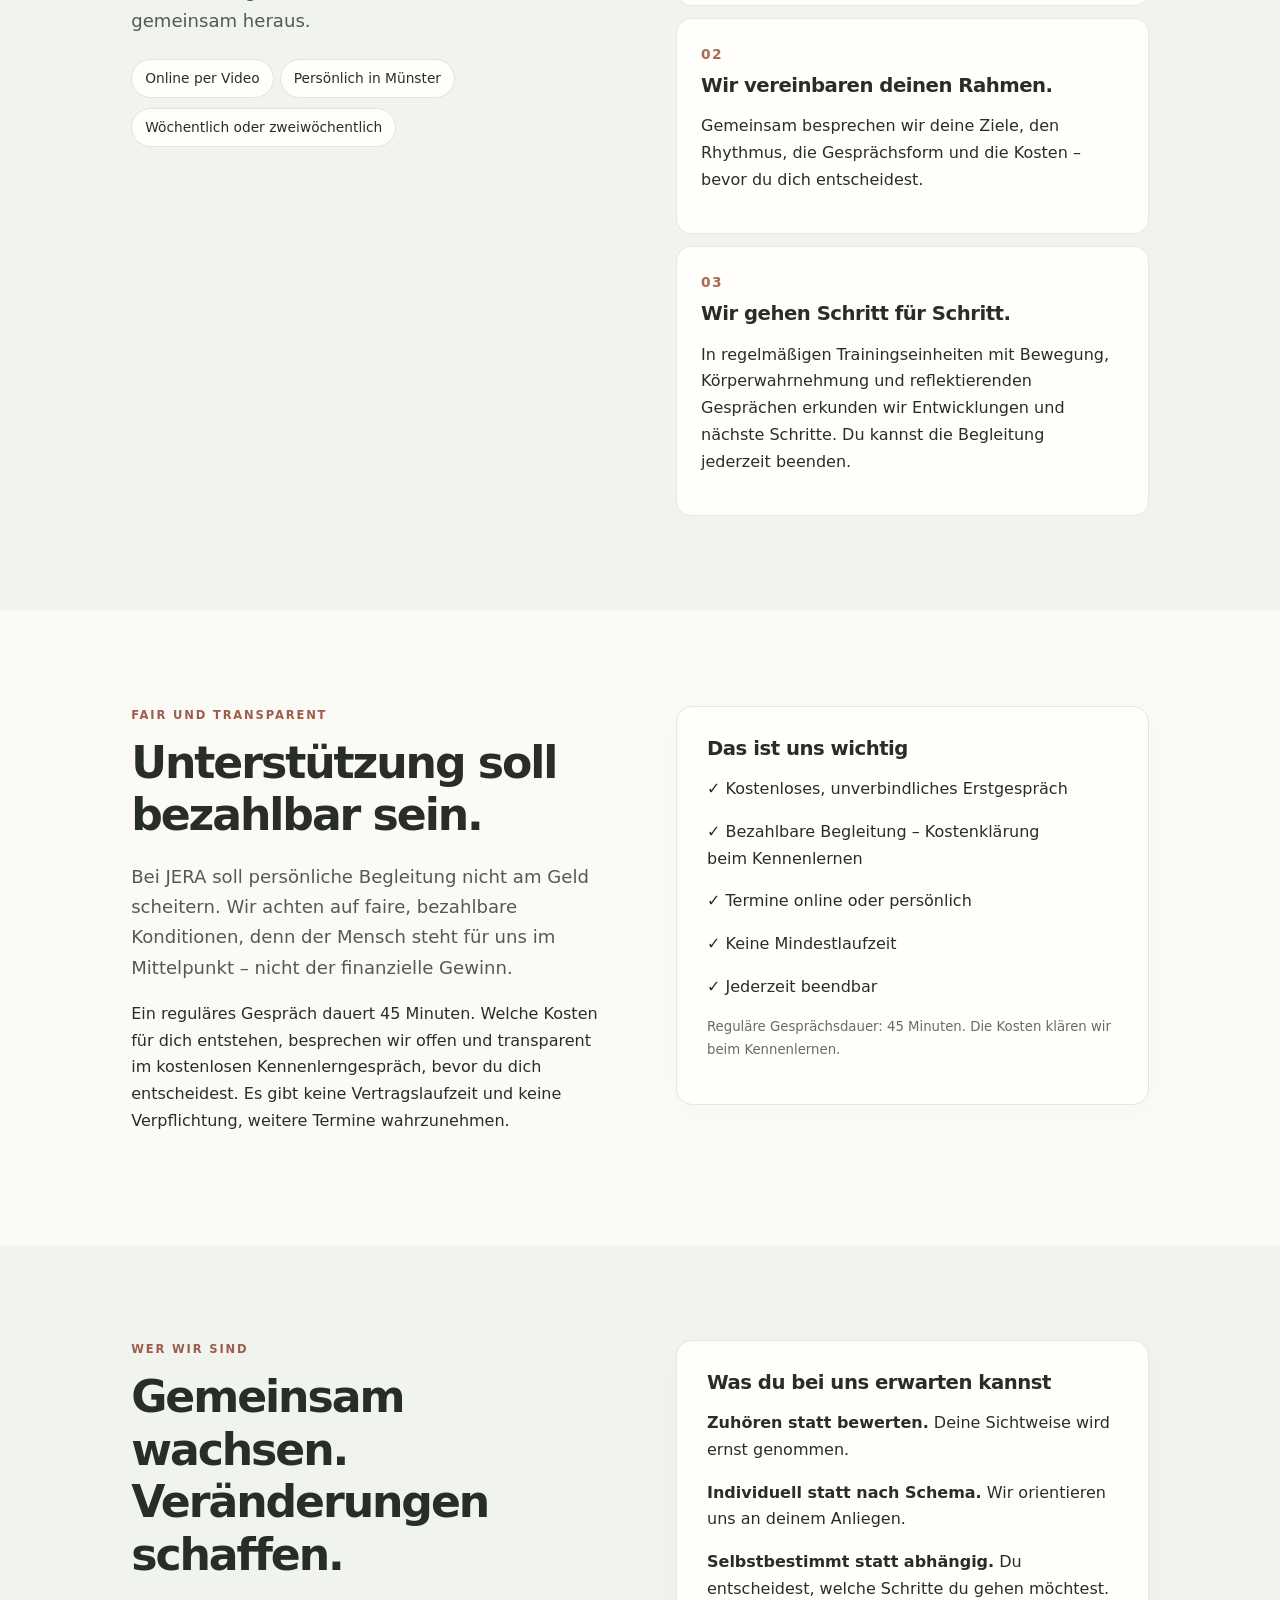
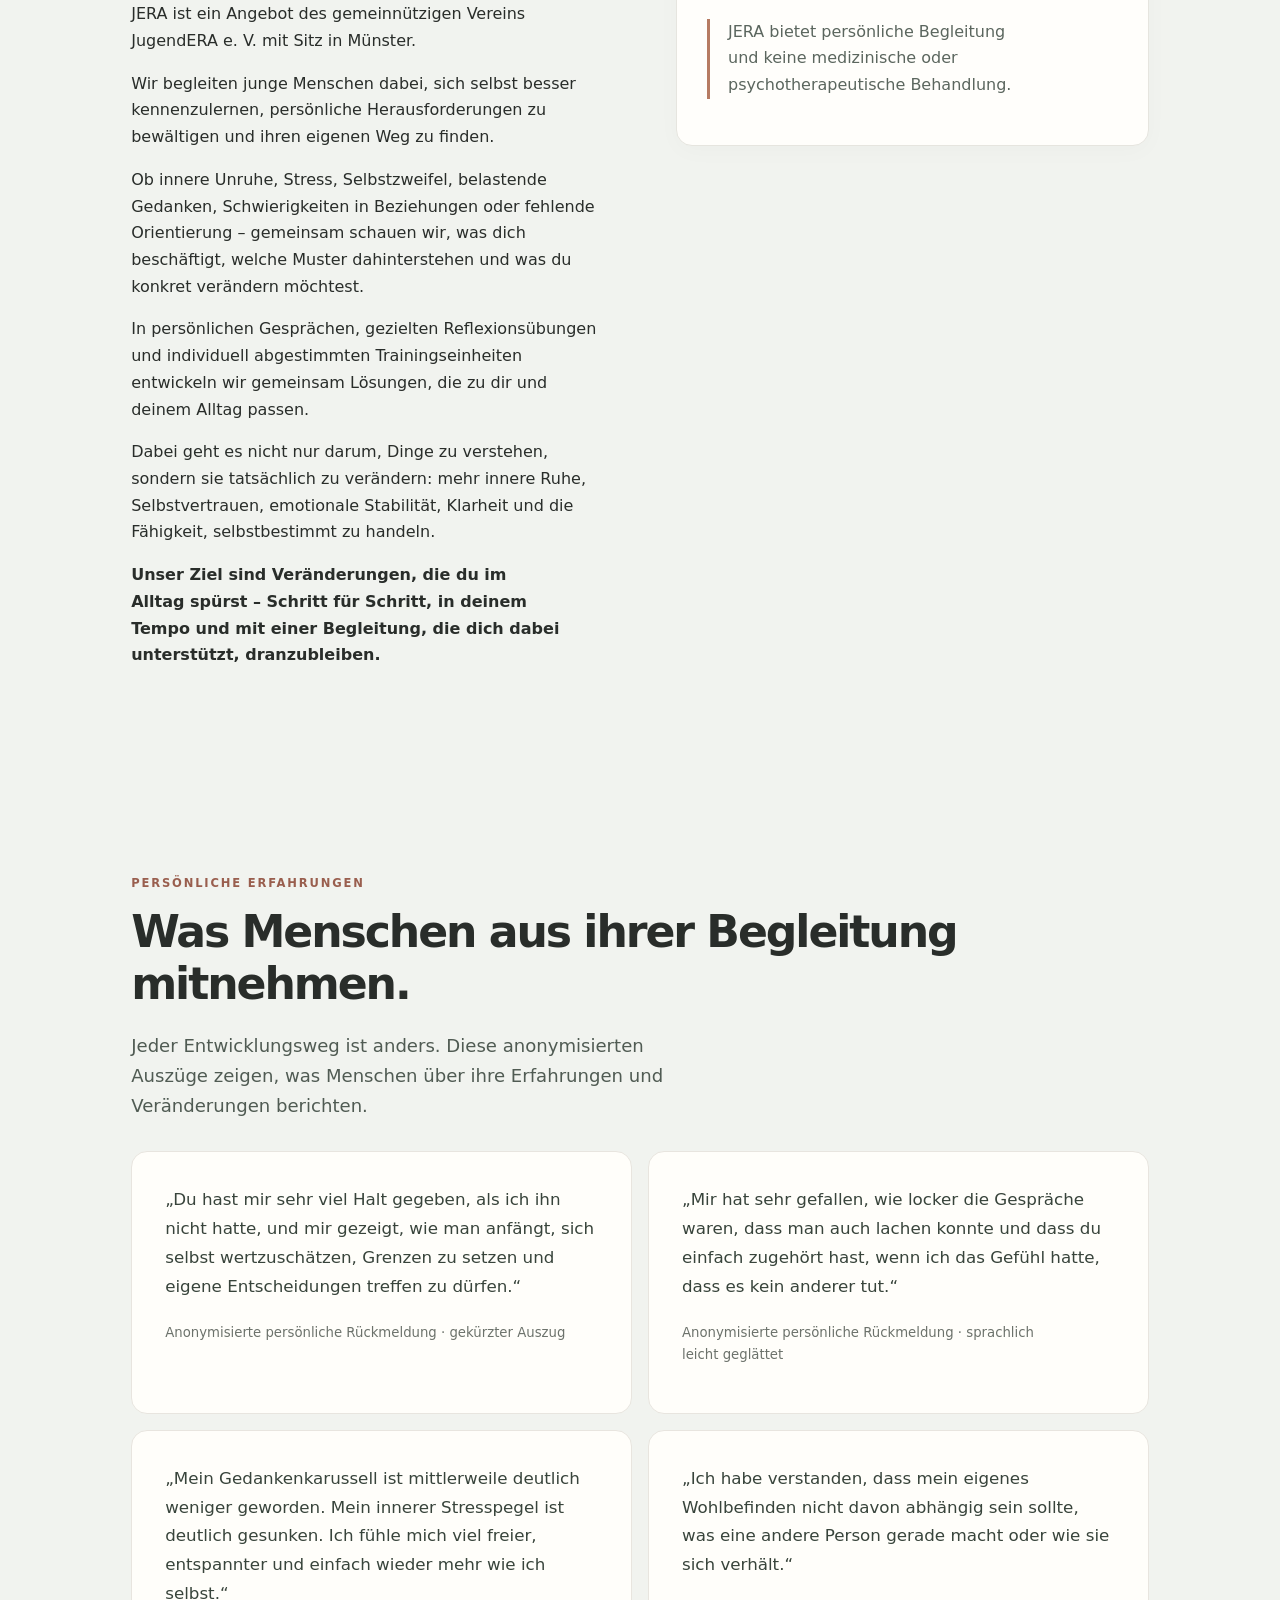
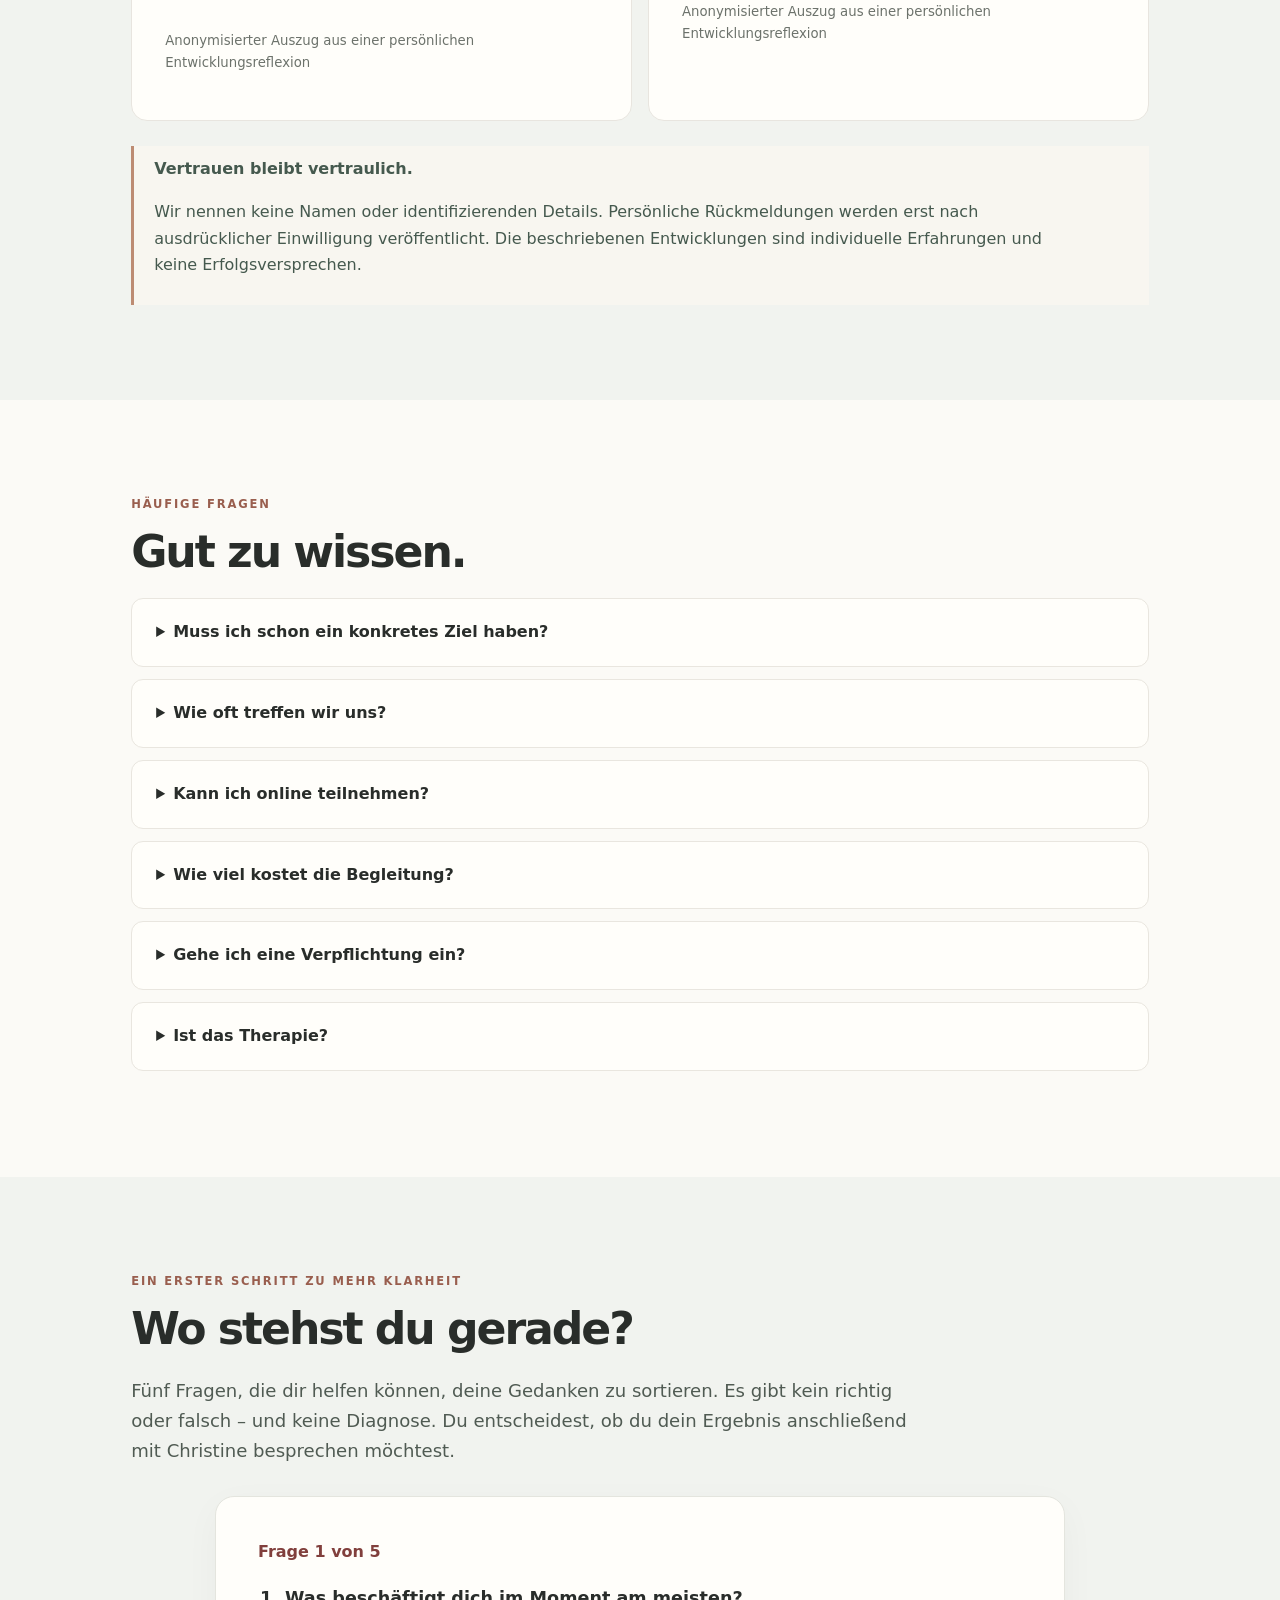
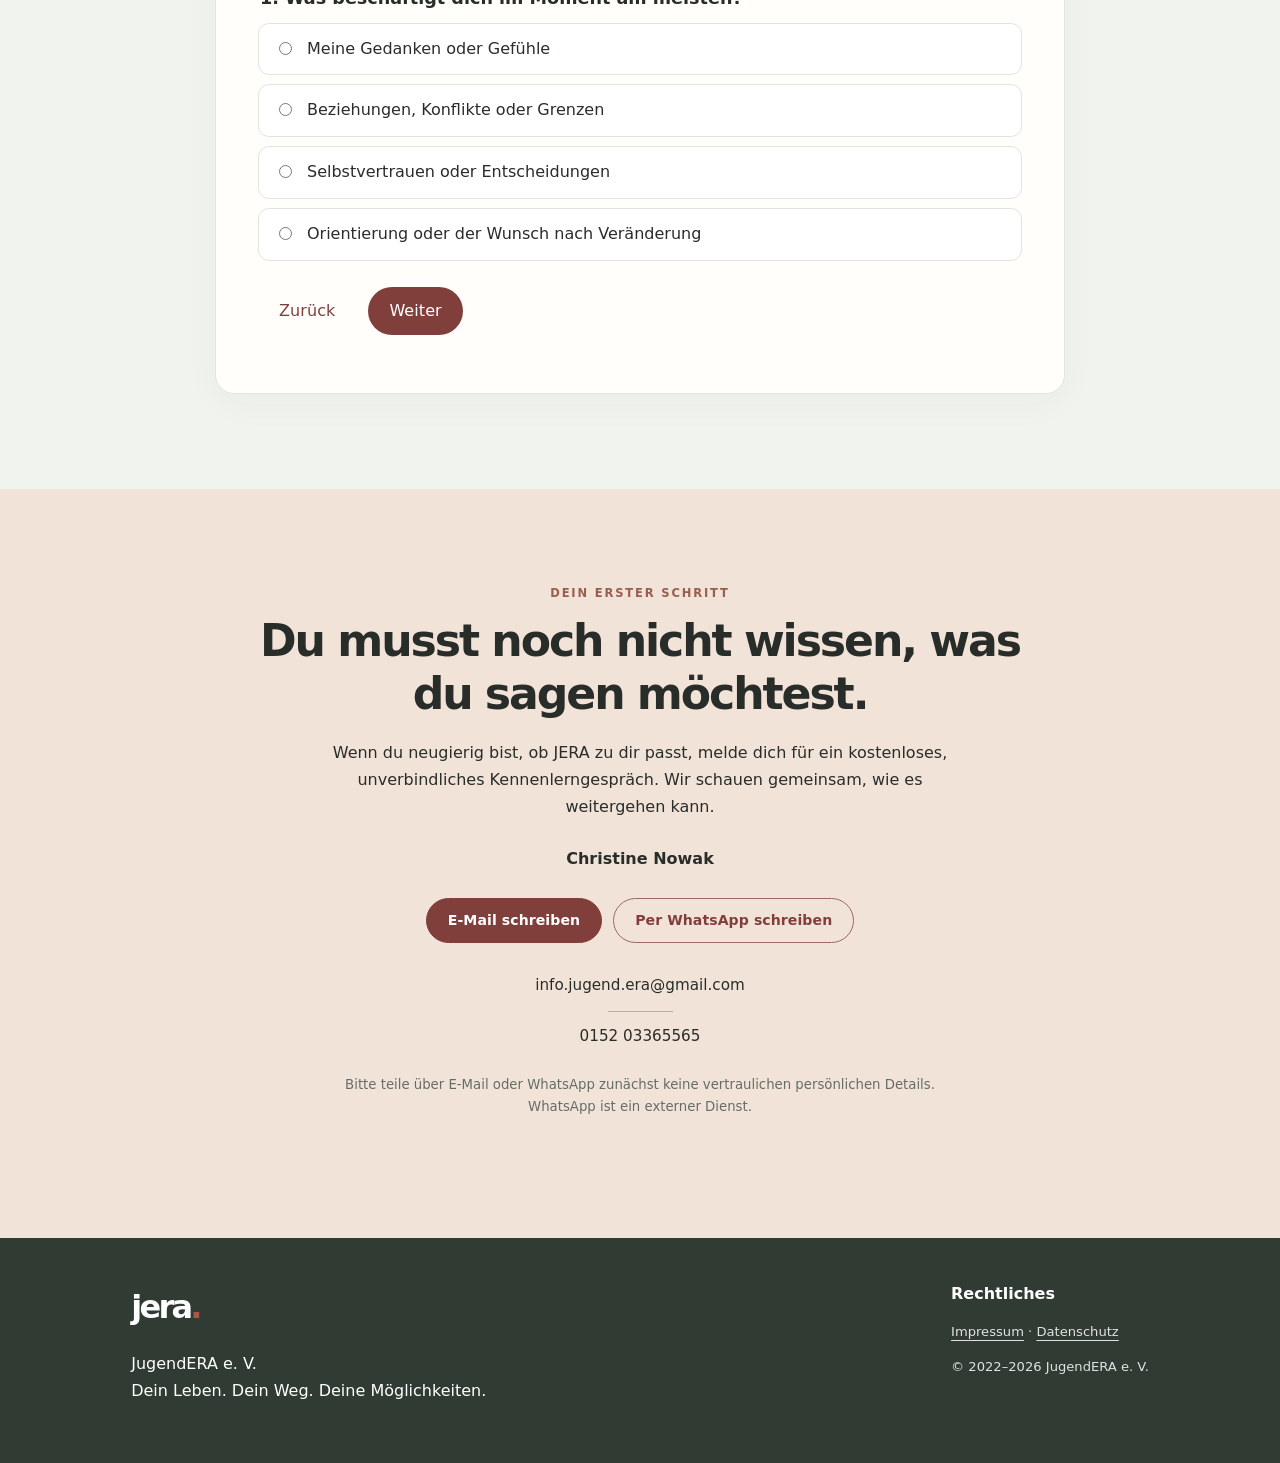
==== commit 78132c92: "Titel ganz ganz oben entfernt" ====
--- a/index.html
+++ b/index.html
@@ -14,7 +14,7 @@
 <meta property="og:title" content="Persönliche Begleitung & Persönlichkeitsentwicklung | JERA">
 <meta property="og:description" content="Mehr innere Ruhe, Selbstvertrauen und Klarheit entwickeln. Persönliche Begleitung in Münster und online.">
 <meta property="og:url" content="https://www.be-jera.org/">
-JERA – Dein Leben. Dein Weg. Deine Möglichkeiten.</title><style>
+</title><style>
 :root{--ink:#26372f;--green:#2f594b;--sage:#e6eee6;--cream:#faf7f0;--peach:#f1d7c6;--muted:#5e6c63}*{box-sizing:border-box}html{scroll-behavior:smooth}body{margin:0;font-family:system-ui,-apple-system,BlinkMacSystemFont,'Segoe UI',sans-serif;color:var(--ink);background:var(--cream);line-height:1.65}a{color:inherit}a:focus-visible,button:focus-visible{outline:3px solid #b16a4b;outline-offset:3px}.wrap{max-width:1120px;margin:auto;padding:0 25px}.top{position:sticky;top:0;background:rgba(250,247,240,.96);border-bottom:1px solid #dfe4db;z-index:10;backdrop-filter:blur(12px)}.nav{display:flex;justify-content:space-between;align-items:center;gap:25px;min-height:80px}.logo{font-size:2.15rem;font-weight:850;letter-spacing:-.09em;color:var(--green);text-decoration:none}.logo span{color:#c07859}.links{display:flex;gap:23px;align-items:center;font-size:.92rem}.links a{text-decoration:none}.links a:hover{text-decoration:underline}.button{display:inline-block;background:var(--green);color:white!important;padding:13px 23px;border-radius:100px;text-decoration:none!important;font-weight:650}.button:hover{background:#213f36}.outline{background:transparent;border:1px solid var(--green);color:var(--green)!important}.hero{padding:92px 0 96px;position:relative;overflow:hidden}.hero:after{content:'';position:absolute;width:450px;height:450px;border-radius:50%;background:var(--peach);opacity:.45;right:-160px;top:25px;z-index:-1}.hero-inner{display:grid;grid-template-columns:1.2fr .8fr;gap:60px;align-items:center}.eyebrow{text-transform:uppercase;letter-spacing:.18em;color:#9d654d;font-size:.78rem;font-weight:800}h1,h2,h3{line-height:1.16;letter-spacing:-.045em}h1{font-size:clamp(3.2rem,6vw,5.8rem);margin:18px 0 26px}h2{font-size:clamp(2.3rem,4vw,3.5rem);margin:12px 0 20px}h3{font-size:1.35rem;margin:0 0 12px}.lead{font-size:1.23rem;max-width:650px;color:#45594e}.hero-art{min-height:420px;border-radius:210px 210px 26px 26px;background:linear-gradient(145deg,#d4e1d4,#a9c5b6);display:flex;align-items:center;justify-content:center;position:relative;overflow:hidden}.hero-art:before{content:'';width:250px;height:250px;background:#faf7f0;opacity:.6;border-radius:50%;position:absolute;right:-55px;top:-45px}.hero-art p{position:relative;font-size:clamp(2rem,4vw,3.2rem);font-weight:750;line-height:1.2;text-align:center;color:#284a3c;padding:35px}.hero-art i{font-style:normal;color:#9b654b}.actions{display:flex;flex-wrap:wrap;gap:12px;margin-top:30px}.fine{font-size:.86rem;color:var(--muted)}section{padding:85px 0}.soft{background:var(--sage)}.intro{max-width:790px}.grid{display:grid;grid-template-columns:repeat(3,1fr);gap:20px;margin-top:35px}.card{background:#fff;border:1px solid #e4e8df;border-radius:22px;padding:30px}.card .num{font-size:1.8rem;color:#aa755c;margin-bottom:18px}.two{display:grid;grid-template-columns:1fr 1fr;gap:70px;align-items:start}.pill{display:inline-block;background:#fff;border-radius:100px;padding:8px 14px;margin:5px 6px 5px 0;font-size:.9rem}.steps{counter-reset:step;display:grid;gap:16px}.step{padding:24px;background:white;border-radius:20px}.step:before{counter-increment:step;content:'0' counter(step);font-weight:800;color:#a46b51;display:block;margin-bottom:8px}.testimonial-grid{display:grid;grid-template-columns:repeat(2,minmax(0,1fr));gap:20px;margin-top:32px}.testimonial{background:white;border:1px solid #e4e8df;border-radius:22px;padding:32px}.testimonial blockquote{margin:0;color:#354c40;font-size:1.08rem;line-height:1.75}.testimonial .source{font-size:.83rem;color:#69776c;margin-top:22px}.privacy-note{margin-top:25px;border-left:4px solid #9b765c;padding:10px 20px;color:#45594e;background:#f2eee7}.quote{background:var(--green);color:white;border-radius:26px;padding:50px}.quote h2{color:white}.quote p{color:#e5efe8}.price{font-size:1.55rem;font-weight:800;color:var(--green)}details{background:white;padding:22px 25px;border-radius:14px;margin:12px 0}summary{cursor:pointer;font-weight:700}footer{background:#243d33;color:#fff;padding:45px 0}footer .foot{display:flex;justify-content:space-between;gap:30px;flex-wrap:wrap}footer a{color:#fff}.legal{font-size:.82rem;opacity:.85}.note{border-left:4px solid #bb896e;padding-left:18px;color:#5b665e}.cta{padding:75px 0;background:#efdccf;text-align:center}.cta p{max-width:650px;margin:0 auto 25px}@media(max-width:850px){.testimonial-grid{grid-template-columns:1fr}.links{gap:12px;flex-wrap:wrap;justify-content:flex-end}.links a{font-size:.85rem}.hero-inner,.two{grid-template-columns:1fr}.hero-art{min-height:250px;border-radius:26px}.grid{grid-template-columns:1fr 1fr}.hero{padding:55px 0}}@media(max-width:600px){.nav{align-items:flex-start;flex-direction:column;padding-top:12px;padding-bottom:15px;gap:3px}.links{justify-content:flex-start}.links a{font-size:.79rem}.links .button{padding:8px 13px}.grid{grid-template-columns:1fr}section{padding:62px 0}h1{font-size:3rem}.hero-art{min-height:210px}.quote{padding:30px}}
 
 .quiz-shell{max-width:850px;margin:30px auto 0;background:white;border:1px solid #dfe6dc;border-radius:24px;padding:clamp(20px,4vw,42px)}.quiz-group{border:0;margin:0 0 26px;padding:0}.quiz-group legend{font-size:1.15rem;font-weight:750;margin-bottom:12px;line-height:1.4}.quiz-options{display:grid;gap:9px}.quiz-options label{display:flex;align-items:flex-start;gap:12px;padding:12px 15px;border:1px solid #dfe5dc;border-radius:12px;cursor:pointer}.quiz-options label:has(input:checked){background:#e6eee6;border-color:#2f594b}.quiz-options input{margin-top:6px;accent-color:#2f594b}.quiz-results{background:#e6eee6;border-radius:18px;padding:25px;margin-top:22px}.quiz-results[hidden],.quiz-step[hidden]{display:none}.quiz-actions{display:flex;gap:12px;flex-wrap:wrap}.quiz-actions button{border:0;cursor:pointer;font:inherit}.quiz-hint{font-size:.9rem;color:#53695b}.quiz-progress{font-weight:700;color:#2f594b;margin-bottom:20px}.quiz-consent{display:flex;gap:12px;align-items:flex-start;margin:20px 0}.quiz-consent input{margin-top:7px}.quiz-field{display:grid;gap:6px;margin:14px 0}.quiz-field input{font:inherit;padding:12px;border:1px solid #9baea2;border-radius:10px;width:100%}.quiz-error{color:#9b3427;font-weight:650}.quiz-shell button:disabled{opacity:.5;cursor:not-allowed}
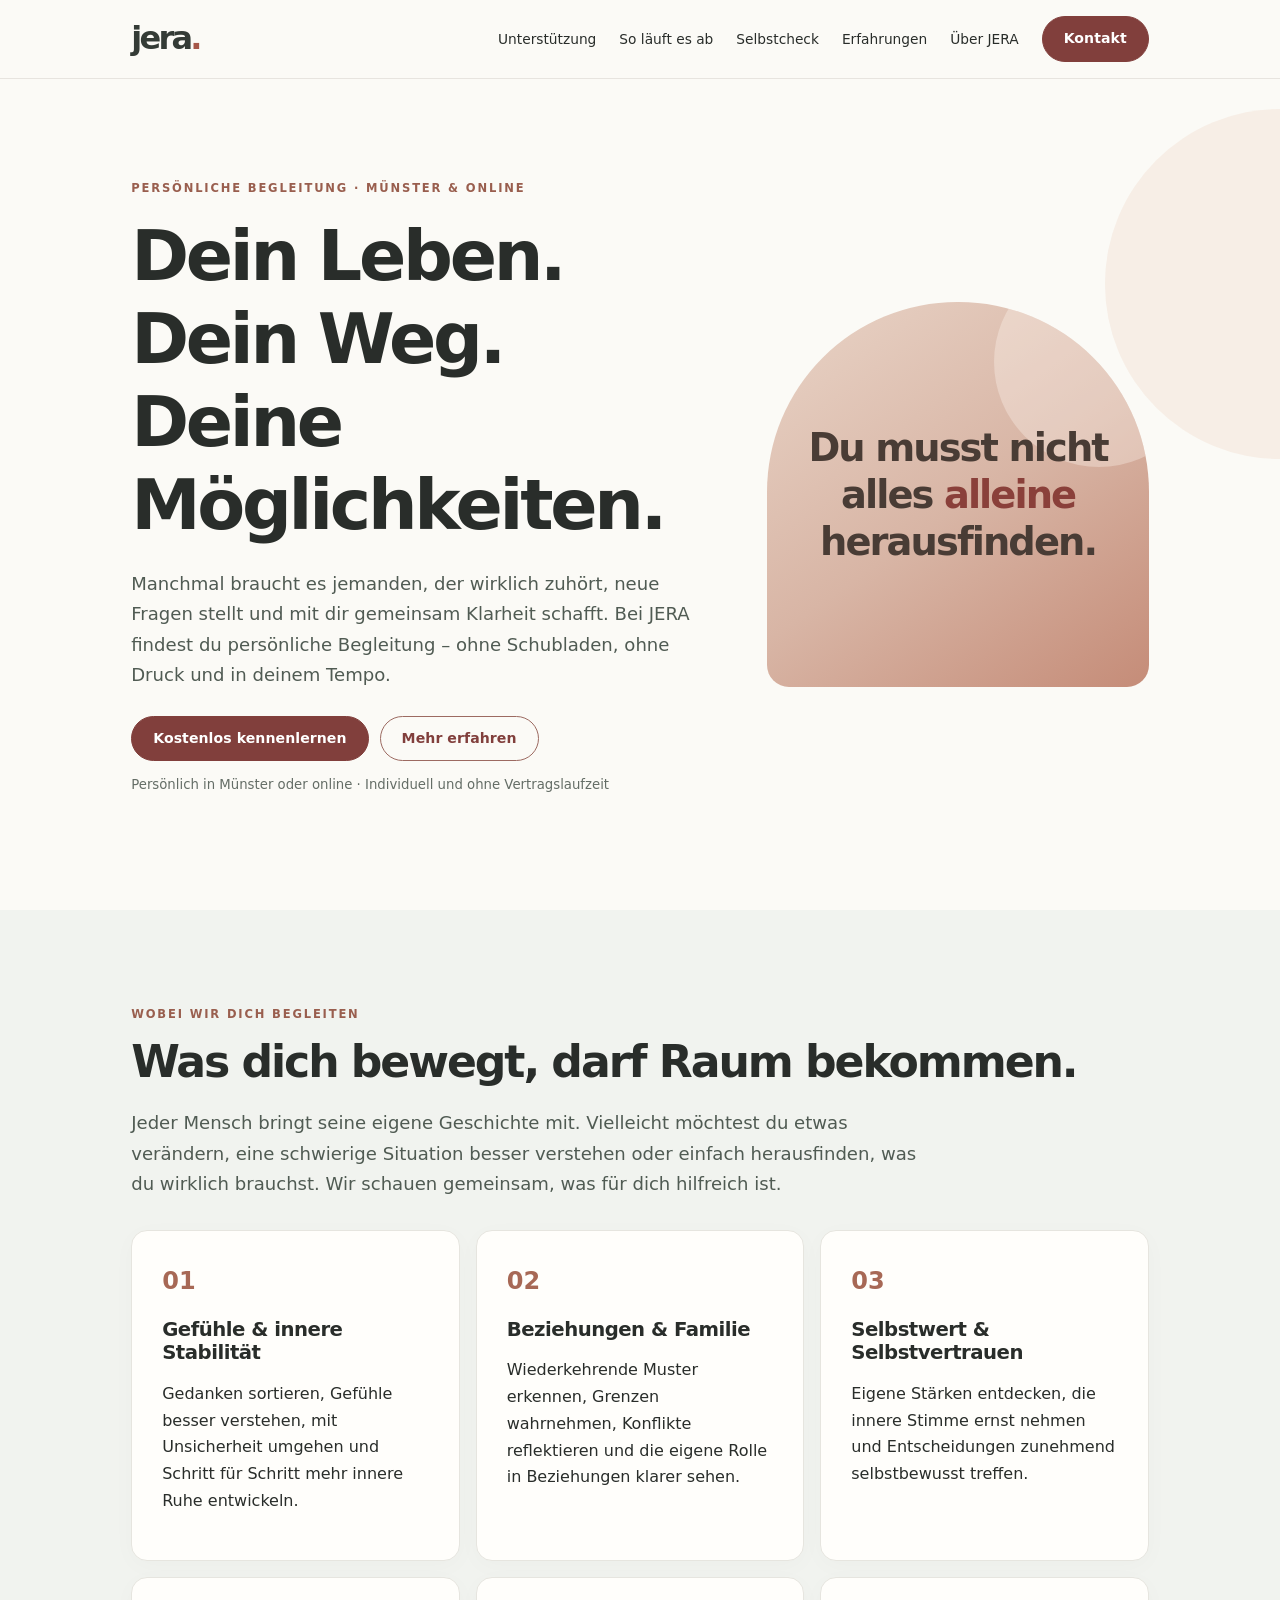
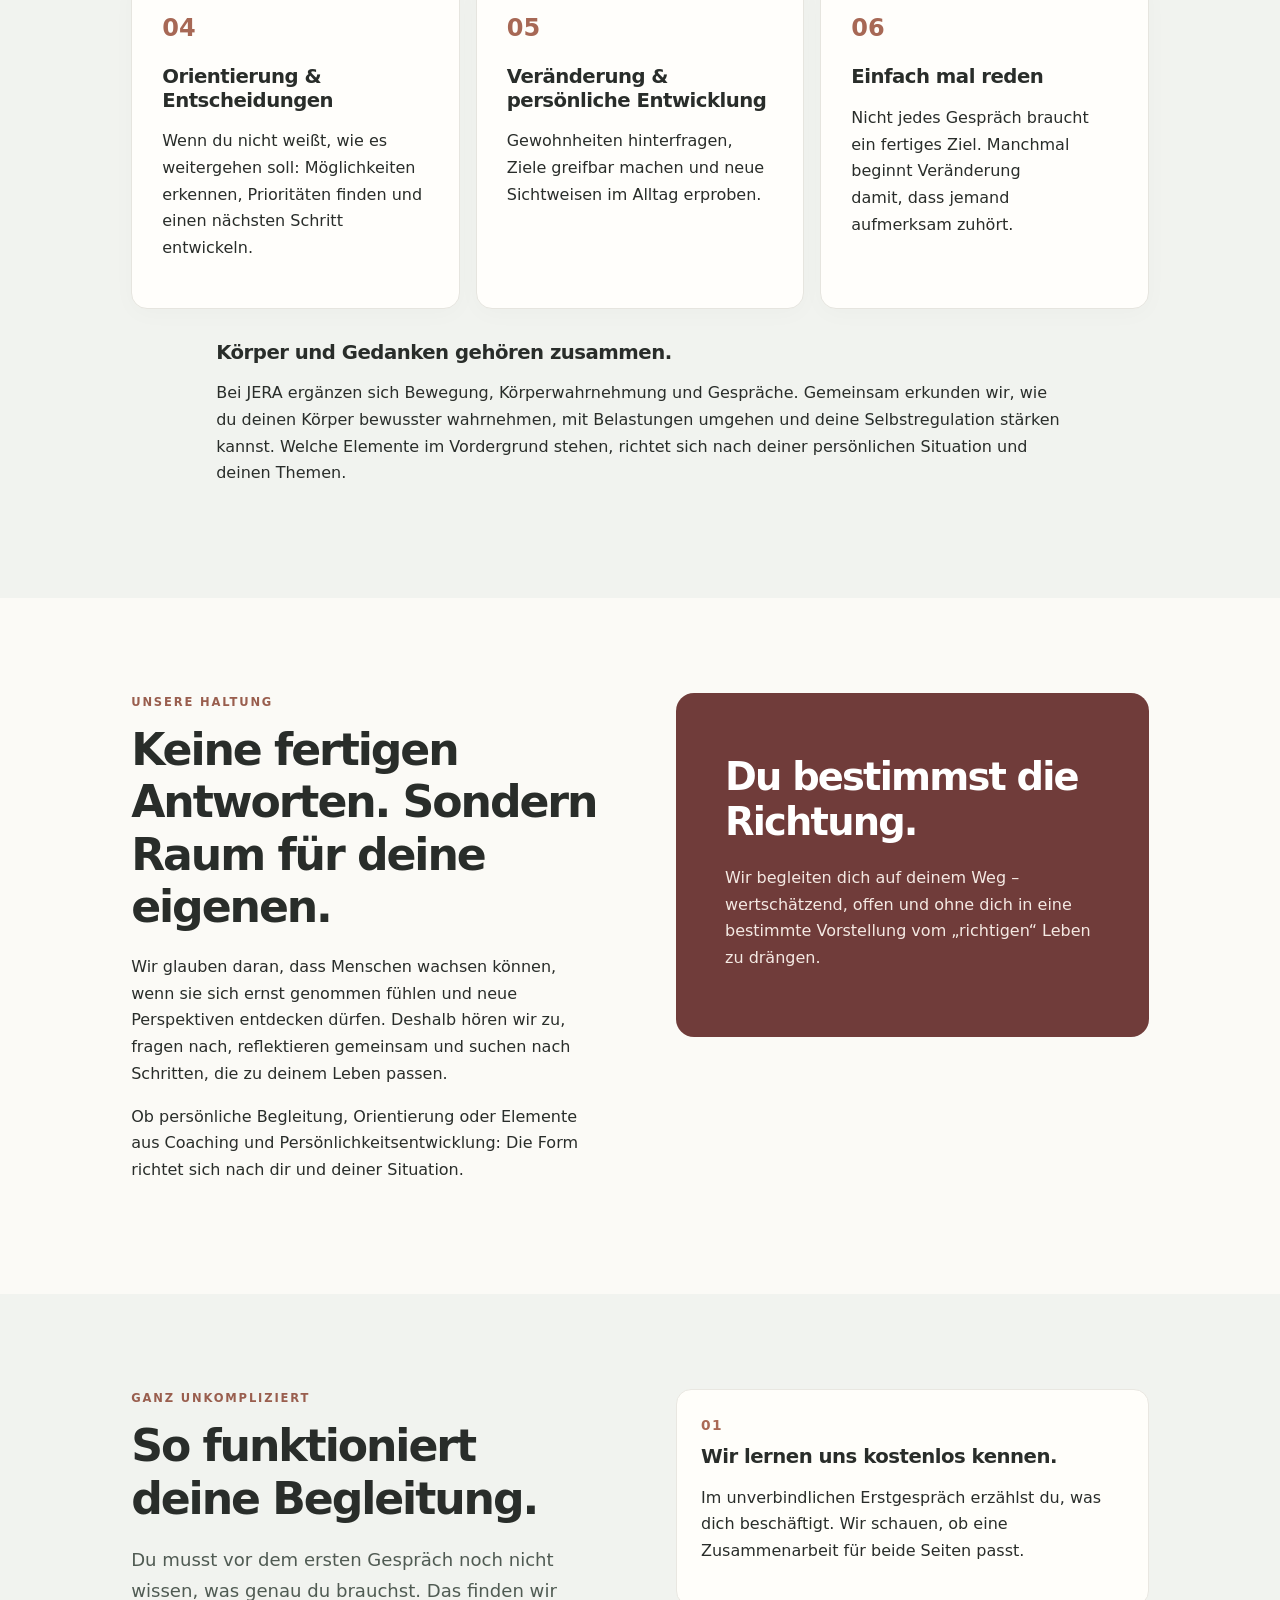
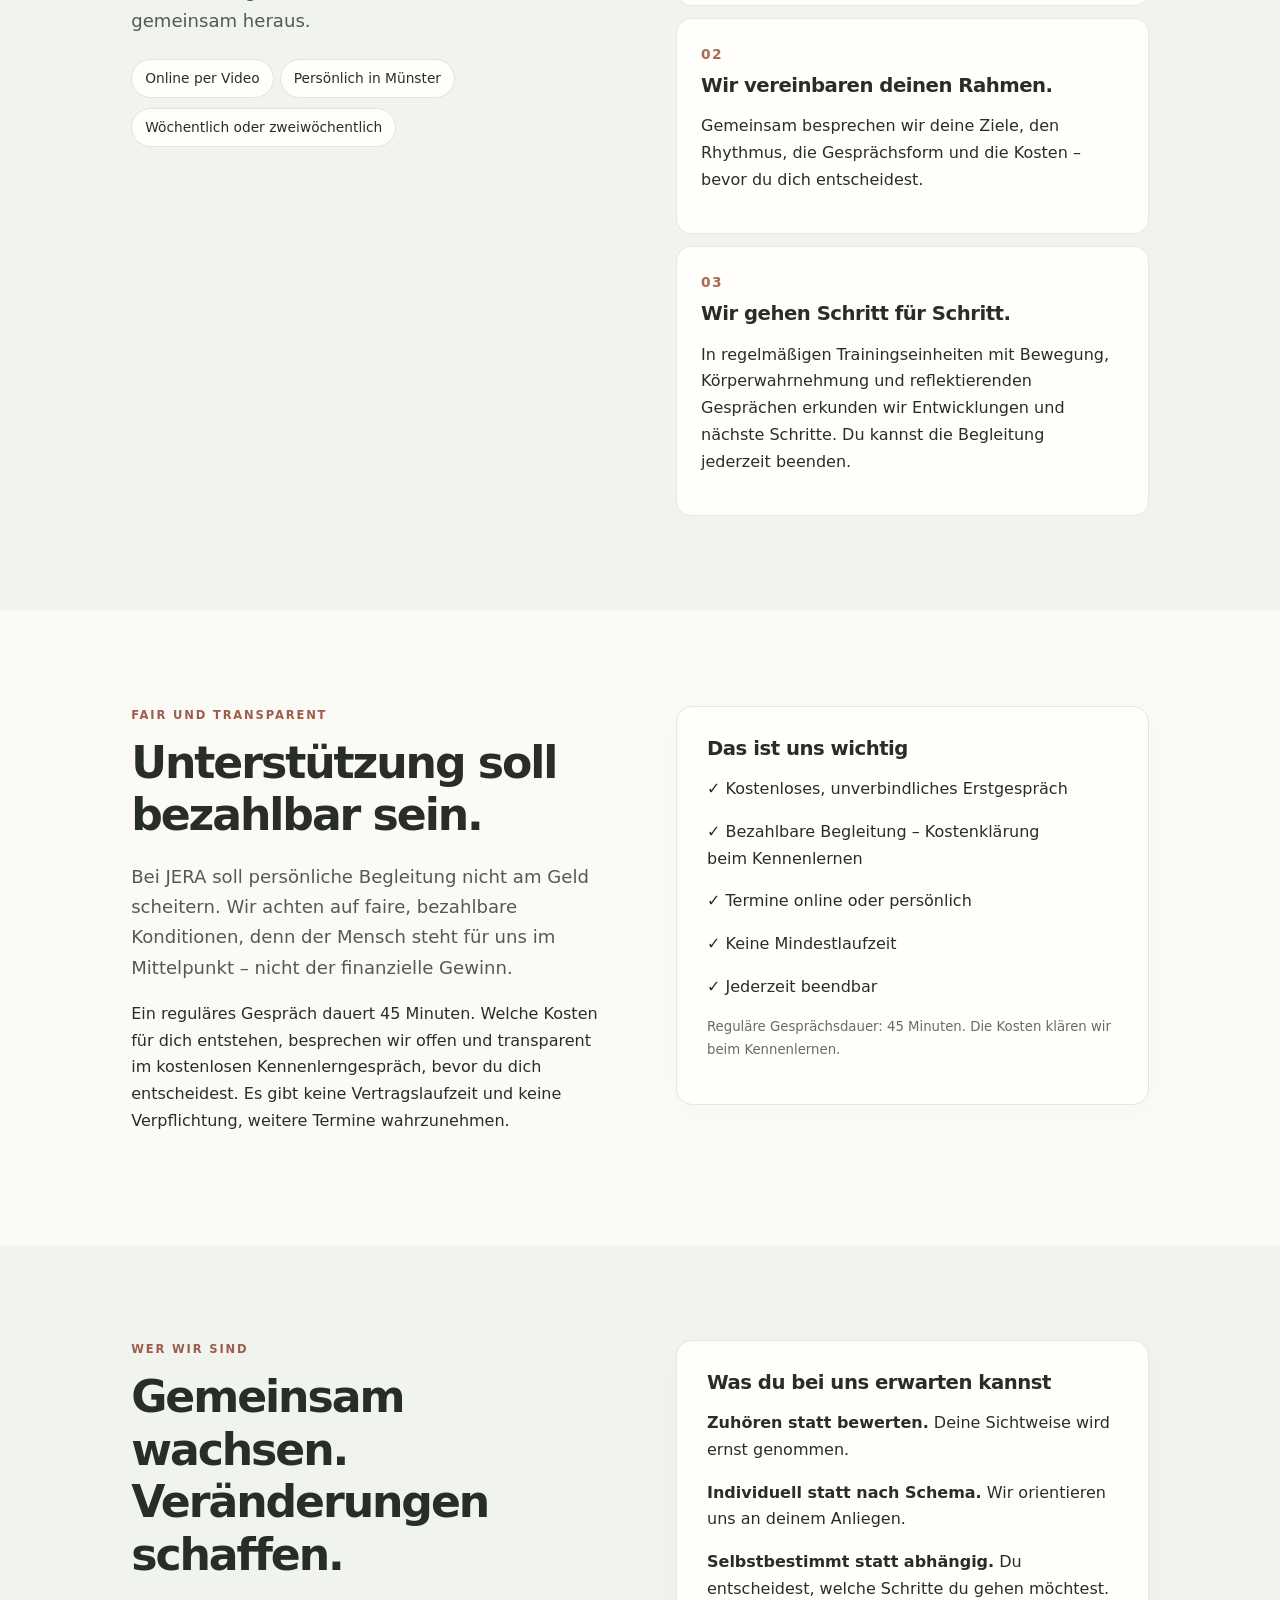
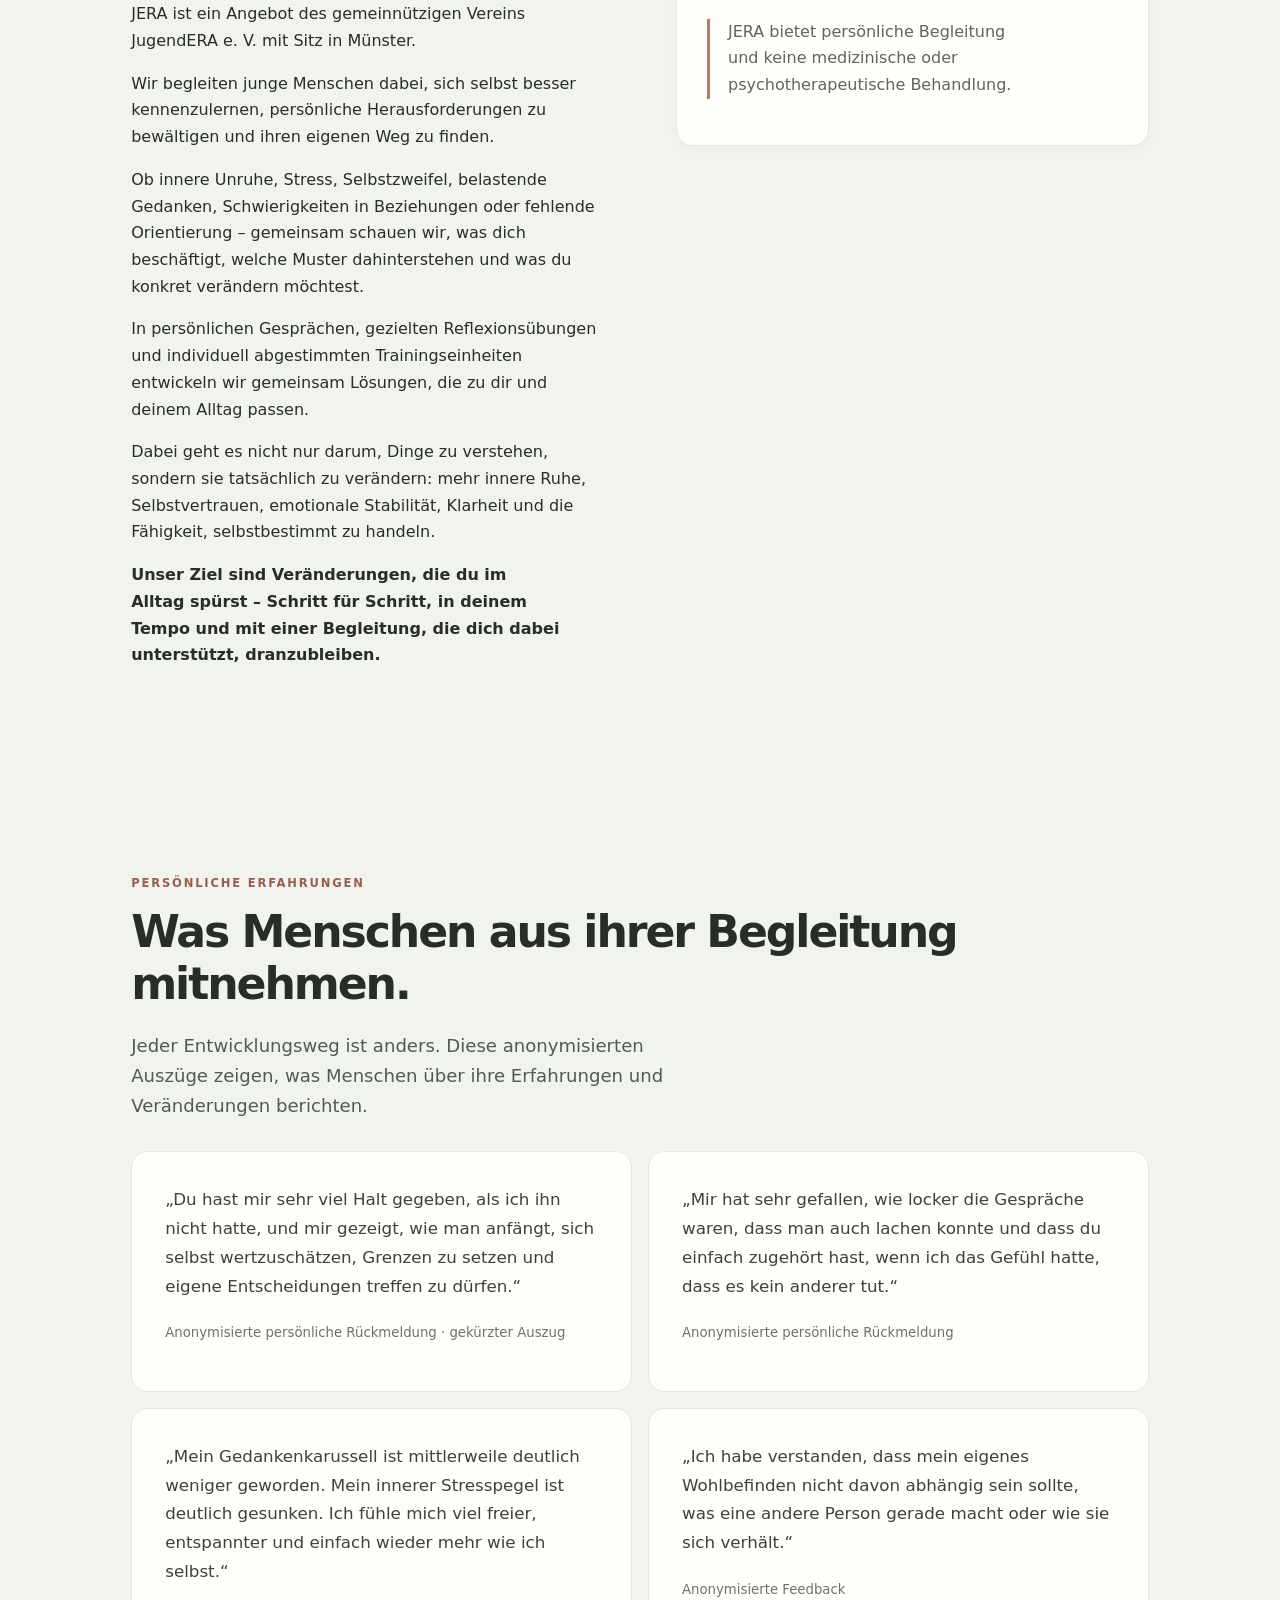
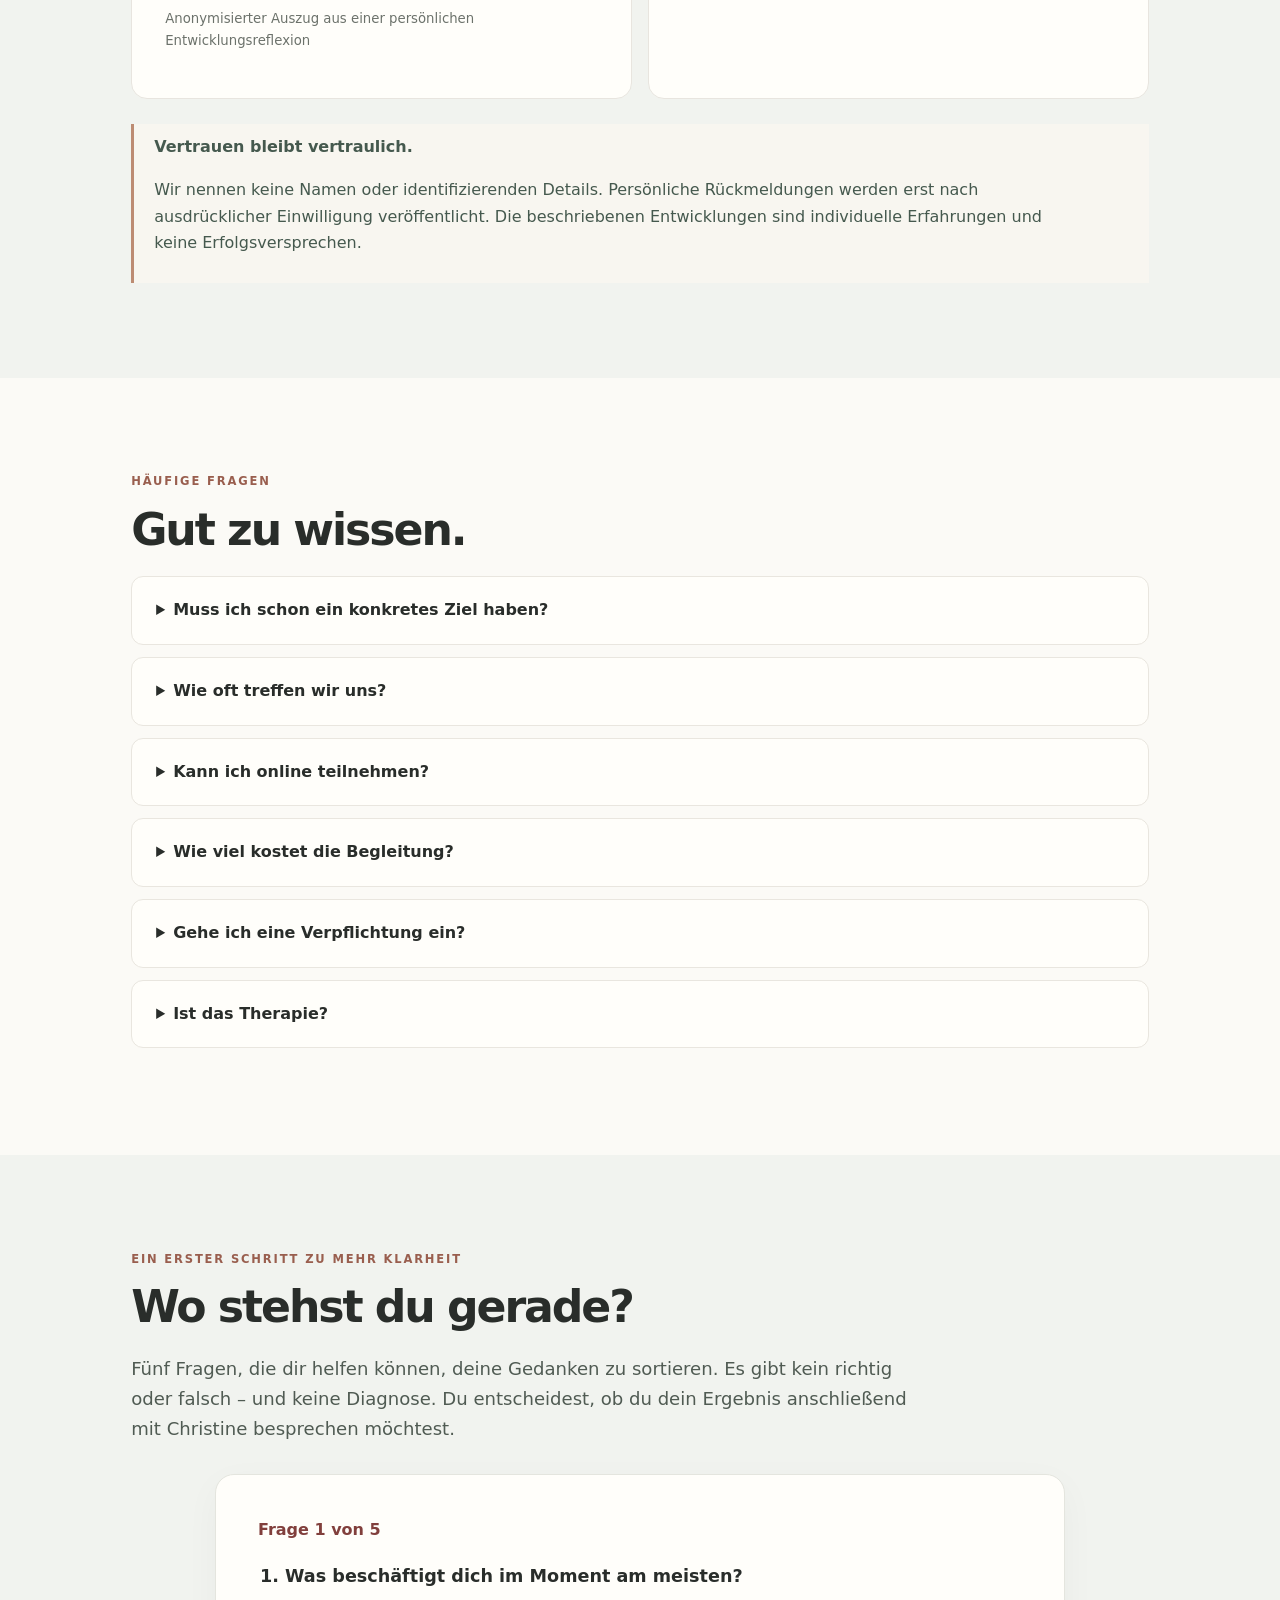
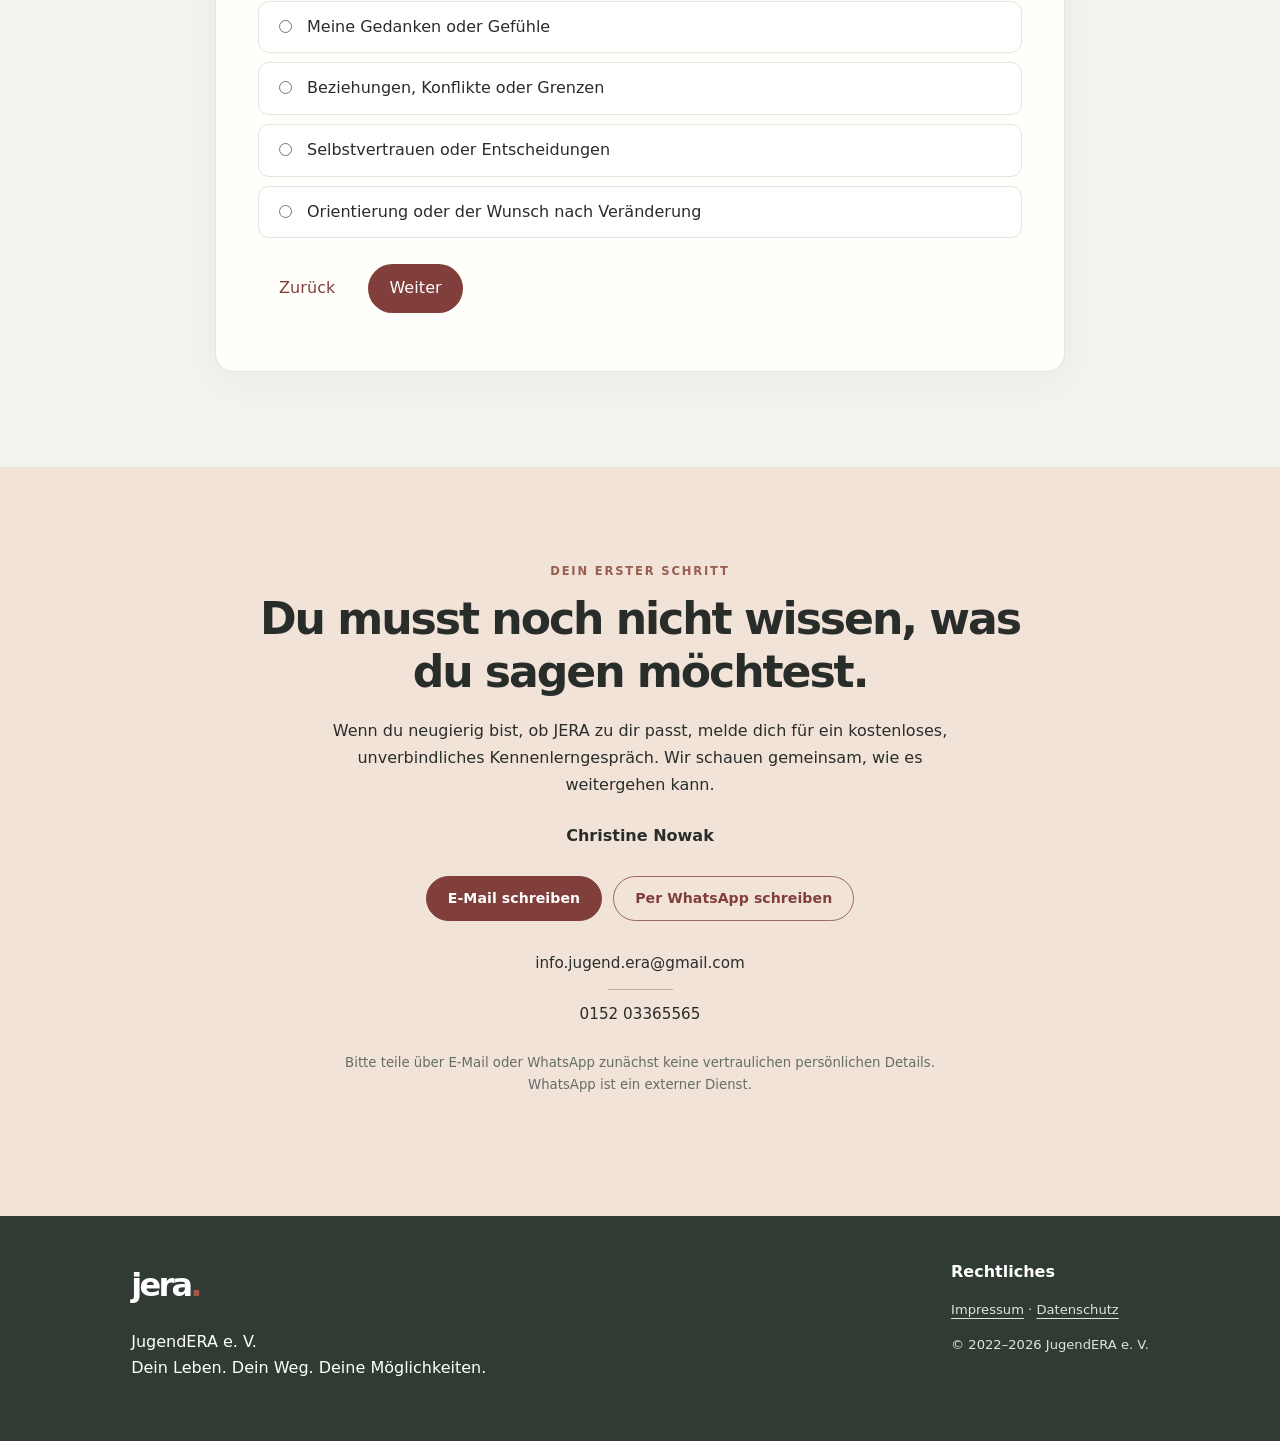
==== commit 1c464164: "Update testimonials and FAQ sections in index.html" ====
--- a/index.html
+++ b/index.html
@@ -60,7 +60,7 @@
     </div>
   </div>
 </section>
-<section class="soft" id="erfahrungen"><div class="wrap"><div class="eyebrow">Persönliche Erfahrungen</div><h2>Was Menschen aus ihrer Begleitung mitnehmen.</h2><p class="lead">Jeder Entwicklungsweg ist anders. Diese anonymisierten Auszüge zeigen, was Menschen über ihre Erfahrungen und Veränderungen berichten.</p><div class="testimonial-grid"><article class="testimonial"><blockquote>„Du hast mir sehr viel Halt gegeben, als ich ihn nicht hatte, und mir gezeigt, wie man anfängt, sich selbst wertzuschätzen, Grenzen zu setzen und eigene Entscheidungen treffen zu dürfen.“</blockquote><p class="source">Anonymisierte persönliche Rückmeldung · gekürzter Auszug</p></article><article class="testimonial"><blockquote>„Mir hat sehr gefallen, wie locker die Gespräche waren, dass man auch lachen konnte und dass du einfach zugehört hast, wenn ich das Gefühl hatte, dass es kein anderer tut.“</blockquote><p class="source">Anonymisierte persönliche Rückmeldung · sprachlich leicht geglättet</p></article><article class="testimonial"><blockquote>„Mein Gedankenkarussell ist mittlerweile deutlich weniger geworden. Mein innerer Stresspegel ist deutlich gesunken. Ich fühle mich viel freier, entspannter und einfach wieder mehr wie ich selbst.“</blockquote><p class="source">Anonymisierter Auszug aus einer persönlichen Entwicklungsreflexion</p></article><article class="testimonial"><blockquote>„Ich habe verstanden, dass mein eigenes Wohlbefinden nicht davon abhängig sein sollte, was eine andere Person gerade macht oder wie sie sich verhält.“</blockquote><p class="source">Anonymisierter Auszug aus einer persönlichen Entwicklungsreflexion</p></article></div><div class="privacy-note"><strong>Vertrauen bleibt vertraulich.</strong><p>Wir nennen keine Namen oder identifizierenden Details. Persönliche Rückmeldungen werden erst nach ausdrücklicher Einwilligung veröffentlicht. Die beschriebenen Entwicklungen sind individuelle Erfahrungen und keine Erfolgsversprechen.</p></div></div></section><section><div class="wrap"><div class="eyebrow">Häufige Fragen</div><h2>Gut zu wissen.</h2><details><summary>Muss ich schon ein konkretes Ziel haben?</summary><p>Nein. Es reicht, wenn du ein Thema mitbringst, das dich beschäftigt. Im Erstgespräch können wir gemeinsam herausfinden, was du dir von der Begleitung wünschst.</p></details><details><summary>Wie oft treffen wir uns?</summary><p>Je nach Bedarf wöchentlich oder alle zwei Wochen. Den Rhythmus besprechen wir gemeinsam.</p></details><details><summary>Kann ich online teilnehmen?</summary><p>Ja. Die Gespräche können online per Video oder nach Vereinbarung persönlich in Münster stattfinden.</p></details><details><summary>Wie viel kostet die Begleitung?</summary><p>Ein regulärer Termin dauert 45 Minuten. Was deine Begleitung kostet, besprechen wir offen im kostenlosen Kennenlerngespräch. Unser Ziel sind faire, bezahlbare Konditionen.</p></details><details><summary>Gehe ich eine Verpflichtung ein?</summary><p>Nein. Es gibt keine Vertragslaufzeit. Du kannst die Begleitung jederzeit beenden.</p></details><details><summary>Ist das Therapie?</summary><p>Nein. JERA bietet persönliche Begleitung, Orientierung und Unterstützung bei Entwicklungsprozessen. Das Angebot ersetzt keine medizinische oder psychotherapeutische Behandlung.</p></details></div></section>
+<section class="soft" id="erfahrungen"><div class="wrap"><div class="eyebrow">Persönliche Erfahrungen</div><h2>Was Menschen aus ihrer Begleitung mitnehmen.</h2><p class="lead">Jeder Entwicklungsweg ist anders. Diese anonymisierten Auszüge zeigen, was Menschen über ihre Erfahrungen und Veränderungen berichten.</p><div class="testimonial-grid"><article class="testimonial"><blockquote>„Du hast mir sehr viel Halt gegeben, als ich ihn nicht hatte, und mir gezeigt, wie man anfängt, sich selbst wertzuschätzen, Grenzen zu setzen und eigene Entscheidungen treffen zu dürfen.“</blockquote><p class="source">Anonymisierte persönliche Rückmeldung · gekürzter Auszug</p></article><article class="testimonial"><blockquote>„Mir hat sehr gefallen, wie locker die Gespräche waren, dass man auch lachen konnte und dass du einfach zugehört hast, wenn ich das Gefühl hatte, dass es kein anderer tut.“</blockquote><p class="source">Anonymisierte persönliche Rückmeldung</p></article><article class="testimonial"><blockquote>„Mein Gedankenkarussell ist mittlerweile deutlich weniger geworden. Mein innerer Stresspegel ist deutlich gesunken. Ich fühle mich viel freier, entspannter und einfach wieder mehr wie ich selbst.“</blockquote><p class="source">Anonymisierter Auszug aus einer persönlichen Entwicklungsreflexion</p></article><article class="testimonial"><blockquote>„Ich habe verstanden, dass mein eigenes Wohlbefinden nicht davon abhängig sein sollte, was eine andere Person gerade macht oder wie sie sich verhält.“</blockquote><p class="source">Anonymisierte Feedback</p></article></div><div class="privacy-note"><strong>Vertrauen bleibt vertraulich.</strong><p>Wir nennen keine Namen oder identifizierenden Details. Persönliche Rückmeldungen werden erst nach ausdrücklicher Einwilligung veröffentlicht. Die beschriebenen Entwicklungen sind individuelle Erfahrungen und keine Erfolgsversprechen.</p></div></div></section><section><div class="wrap"><div class="eyebrow">Häufige Fragen</div><h2>Gut zu wissen.</h2><details><summary>Muss ich schon ein konkretes Ziel haben?</summary><p>Nein. Es reicht, wenn du ein Thema mitbringst, das dich beschäftigt. Im Erstgespräch können wir gemeinsam herausfinden, was du dir von der Begleitung wünschst.</p></details><details><summary>Wie oft treffen wir uns?</summary><p>Je nach Bedarf wöchentlich oder alle zwei Wochen. Den Rhythmus besprechen wir gemeinsam.</p></details><details><summary>Kann ich online teilnehmen?</summary><p>Ja. Die Gespräche können online per Video oder nach Vereinbarung persönlich in Münster stattfinden.</p></details><details><summary>Wie viel kostet die Begleitung?</summary><p>Ein regulärer Termin dauert 45 Minuten. Was deine Begleitung kostet, besprechen wir offen im kostenlosen Kennenlerngespräch. Unser Ziel sind faire, bezahlbare Konditionen.</p></details><details><summary>Gehe ich eine Verpflichtung ein?</summary><p>Nein. Es gibt keine Vertragslaufzeit. Du kannst die Begleitung jederzeit beenden.</p></details><details><summary>Ist das Therapie?</summary><p>Nein. JERA bietet persönliche Begleitung, Orientierung und Unterstützung bei Entwicklungsprozessen. Das Angebot ersetzt keine medizinische oder psychotherapeutische Behandlung.</p></details></div></section>
 <section class="soft" id="fragebogen"><div class="wrap"><div class="eyebrow">Ein erster Schritt zu mehr Klarheit</div><h2>Wo stehst du gerade?</h2><p class="intro lead">Fünf Fragen, die dir helfen können, deine Gedanken zu sortieren. Es gibt kein richtig oder falsch – und keine Diagnose. Du entscheidest, ob du dein Ergebnis anschließend mit Christine besprechen möchtest.</p>
 <div class="quiz-shell"><div class="quiz-progress" id="quiz-progress">Frage 1 von 5</div><form action="mailto:info.jugend.era@gmail.com" id="jera-check" method="POST"><input name="_subject" type="hidden" value="JERA – neuer Selbstcheck"/><input name="_captcha" type="hidden" value="true"/><input name="_template" type="hidden" value="table"/><input id="quiz-result-field" name="Ergebnis" type="hidden"/><input name="_next" type="hidden" value="https://www.be-jera.org/danke.html"/>
 <div class="quiz-step" data-step="0"><fieldset class="quiz-group"><legend>1. Was beschäftigt dich im Moment am meisten?</legend><div class="quiz-options"><label><input name="Aktuelles Thema" required="" type="radio" value="Gedanken und Gefühle"/>Meine Gedanken oder Gefühle</label><label><input name="Aktuelles Thema" type="radio" value="Beziehungen und Grenzen"/>Beziehungen, Konflikte oder Grenzen</label><label><input name="Aktuelles Thema" type="radio" value="Selbstvertrauen und Entscheidungen"/>Selbstvertrauen oder Entscheidungen</label><label><input name="Aktuelles Thema" type="radio" value="Orientierung und Veränderung"/>Orientierung oder der Wunsch nach Veränderung</label></div></fieldset></div>
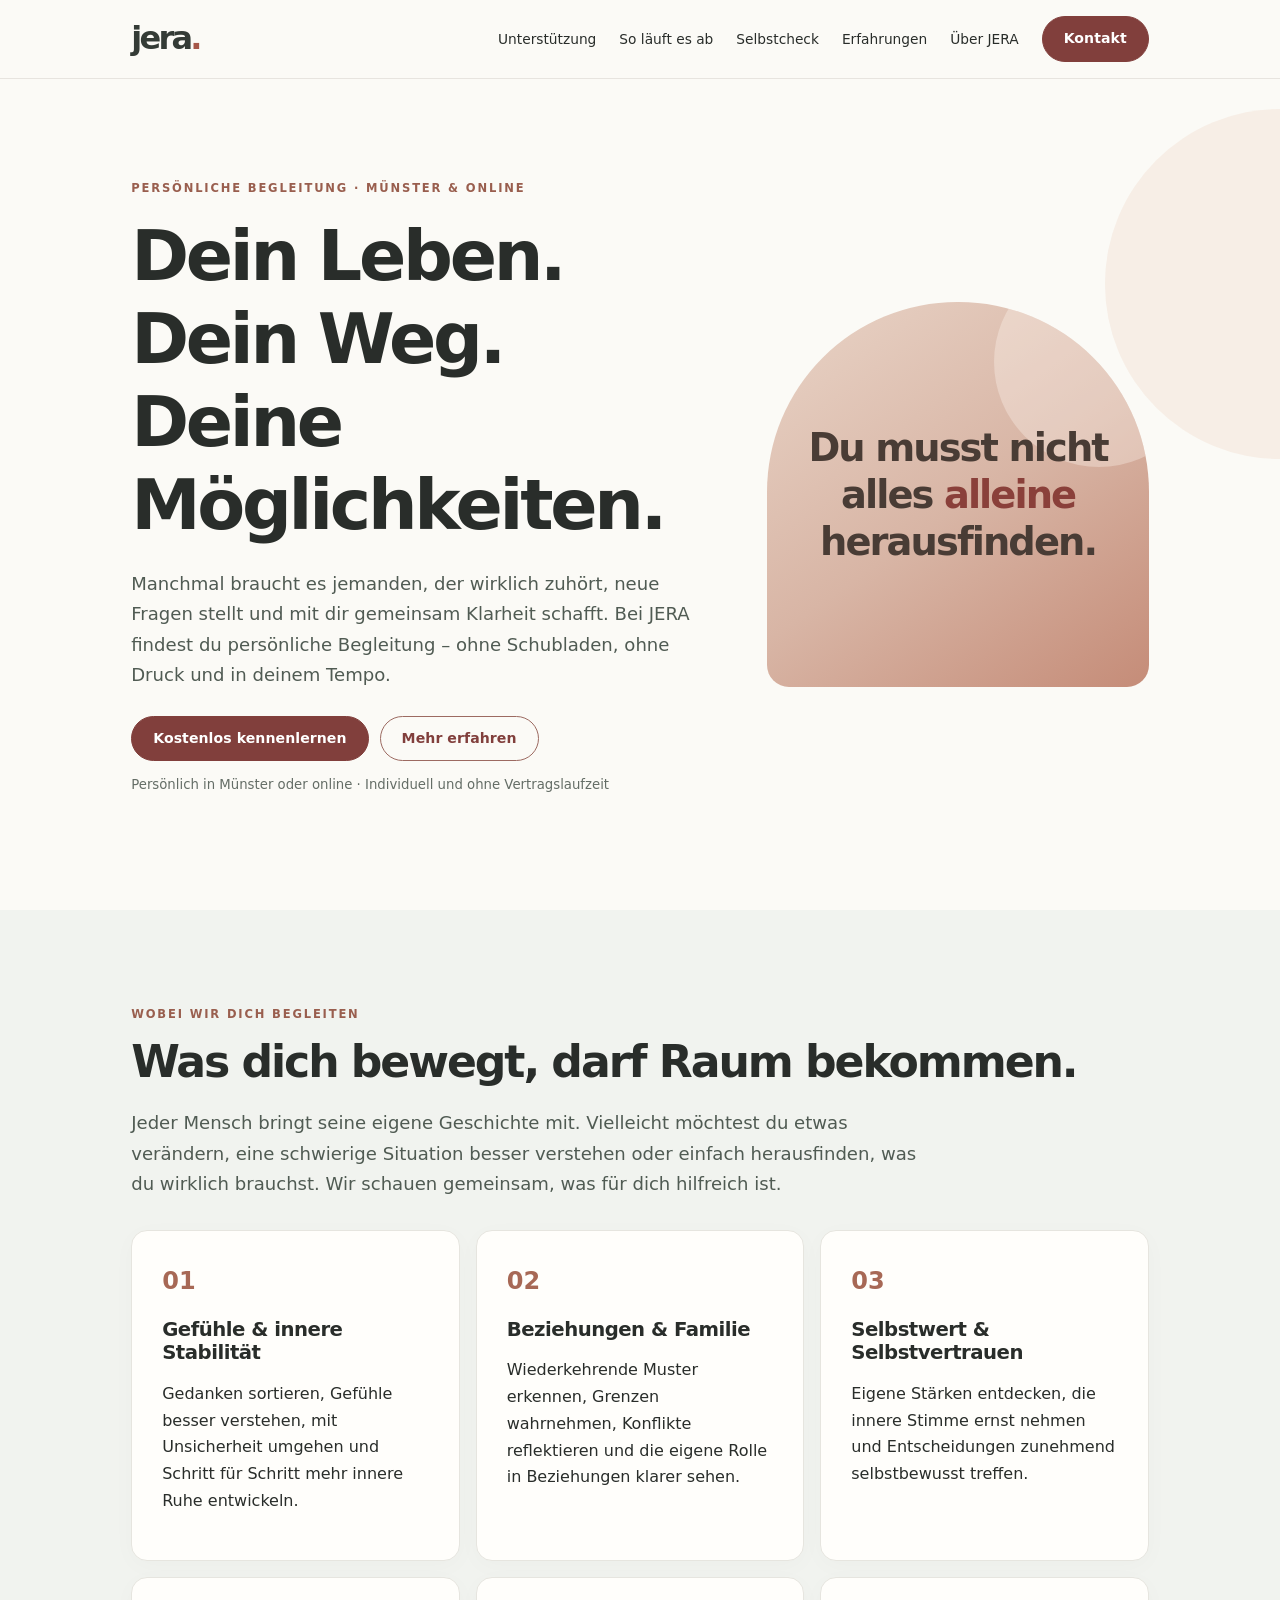
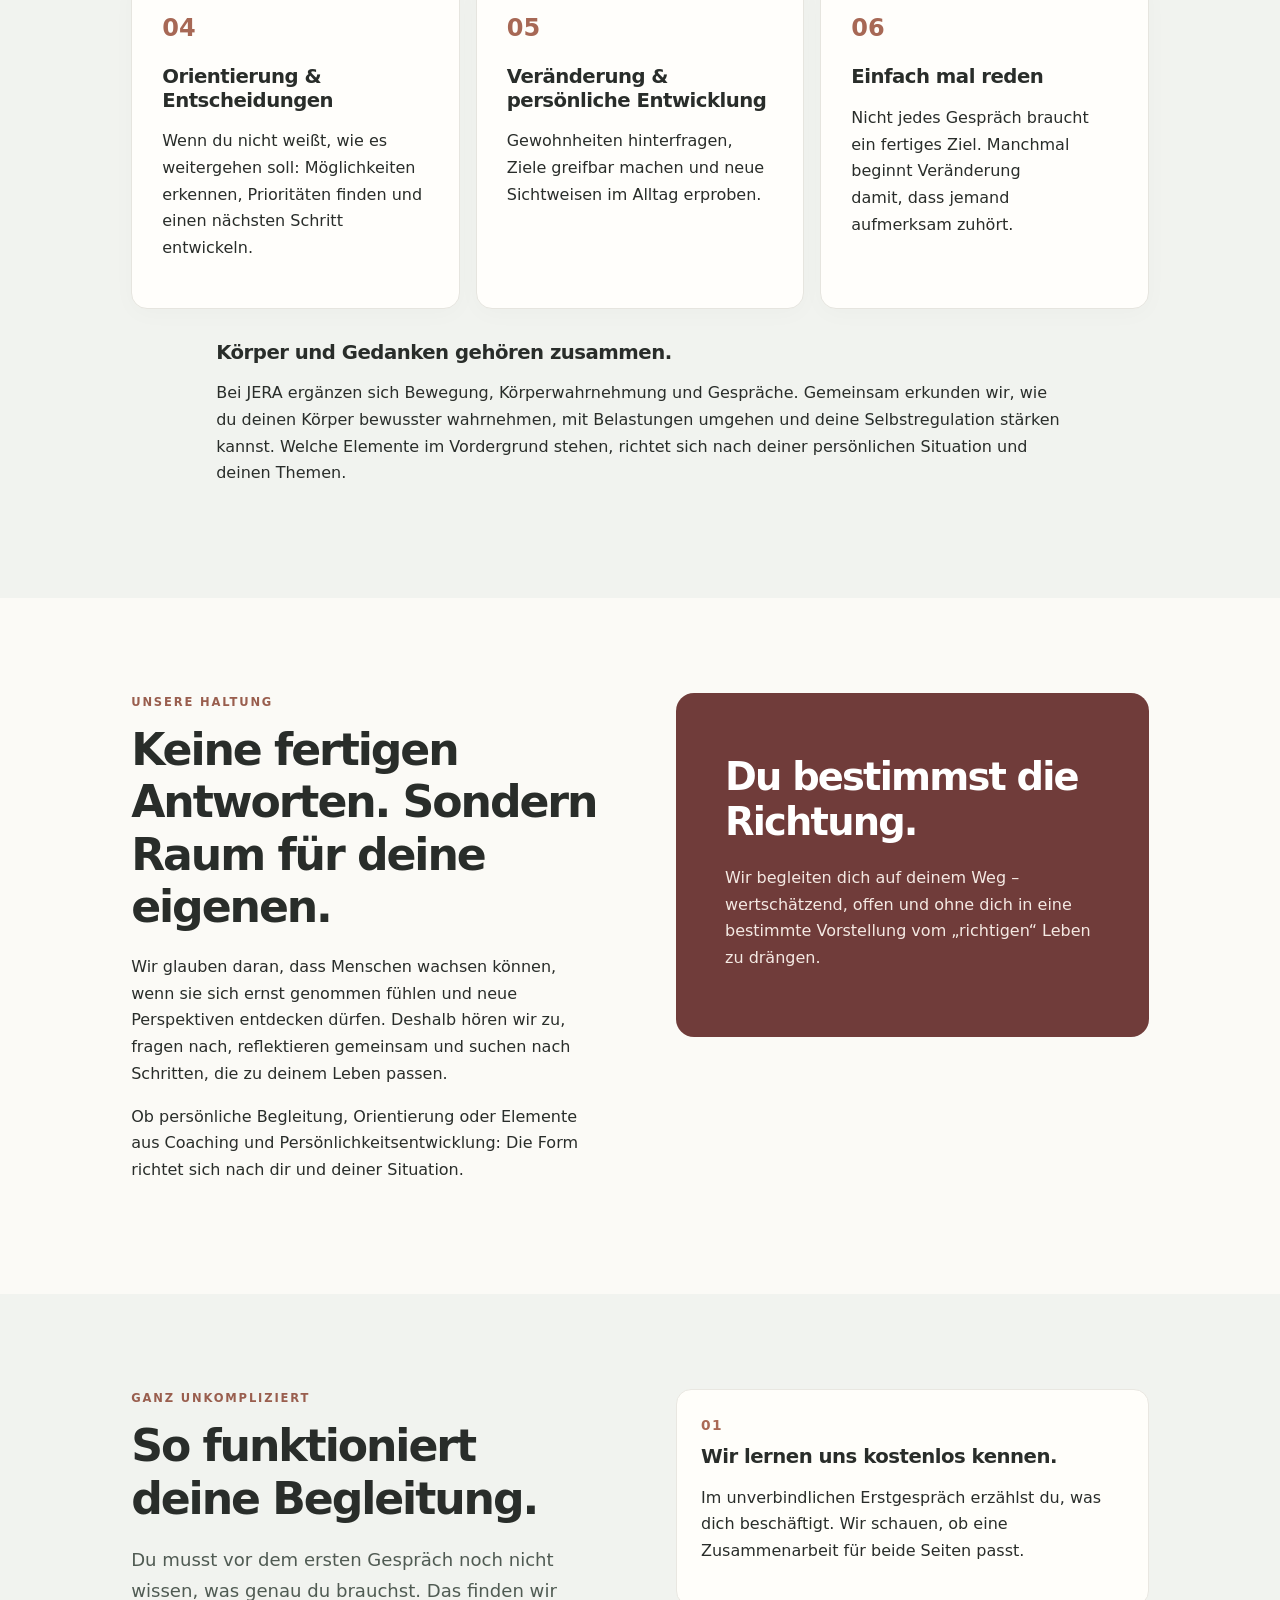
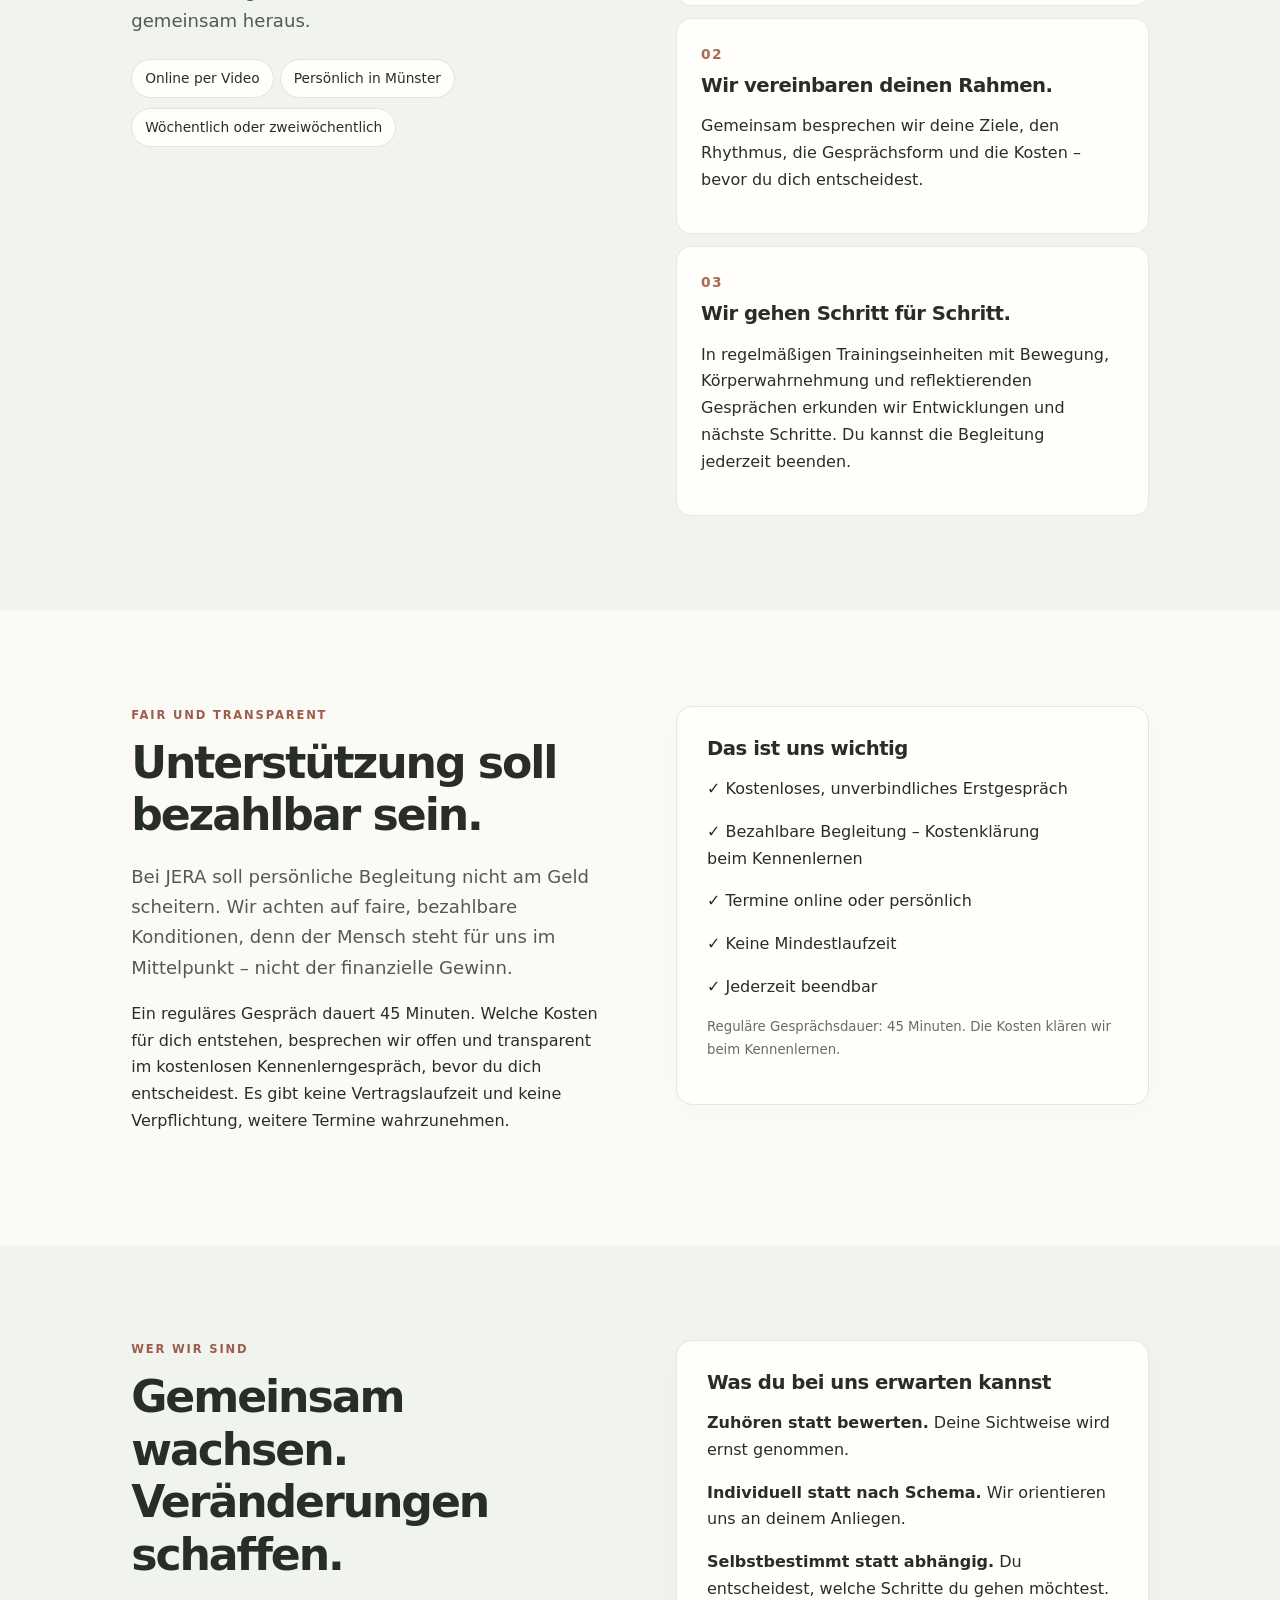
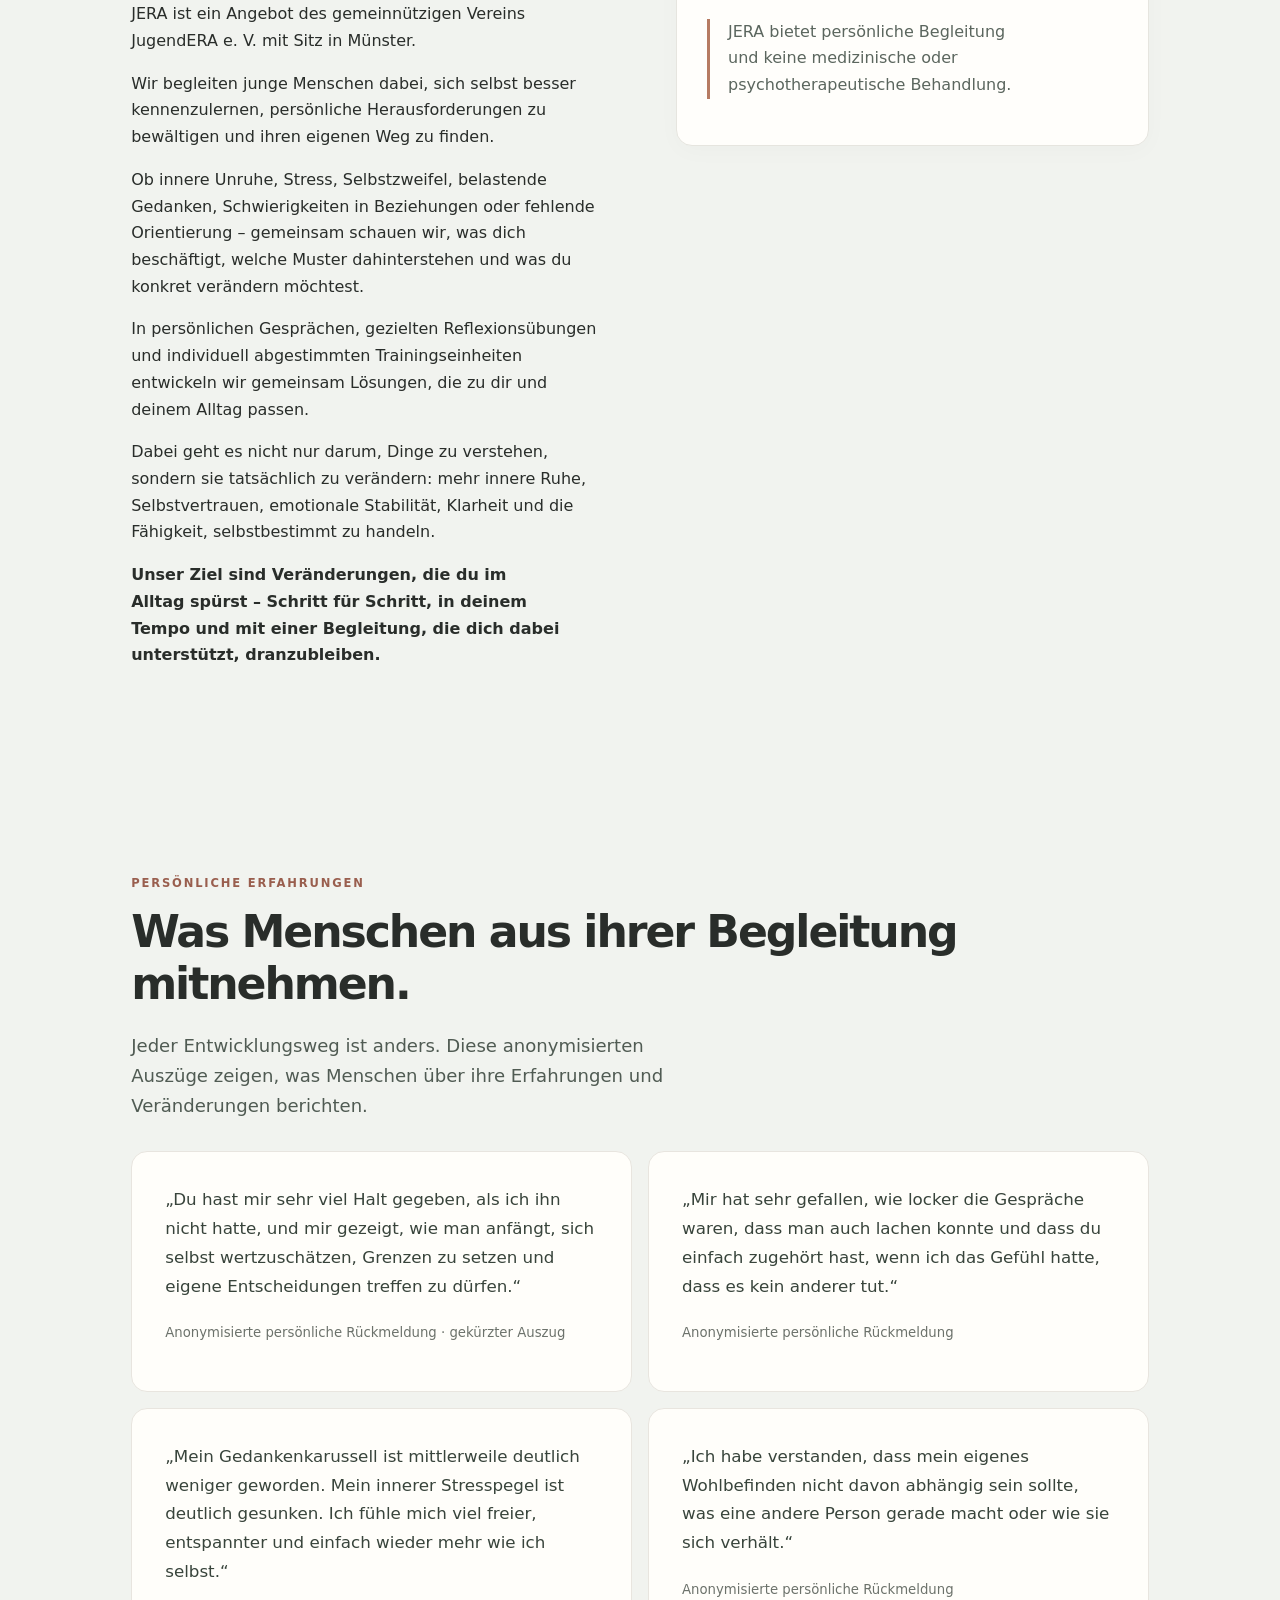
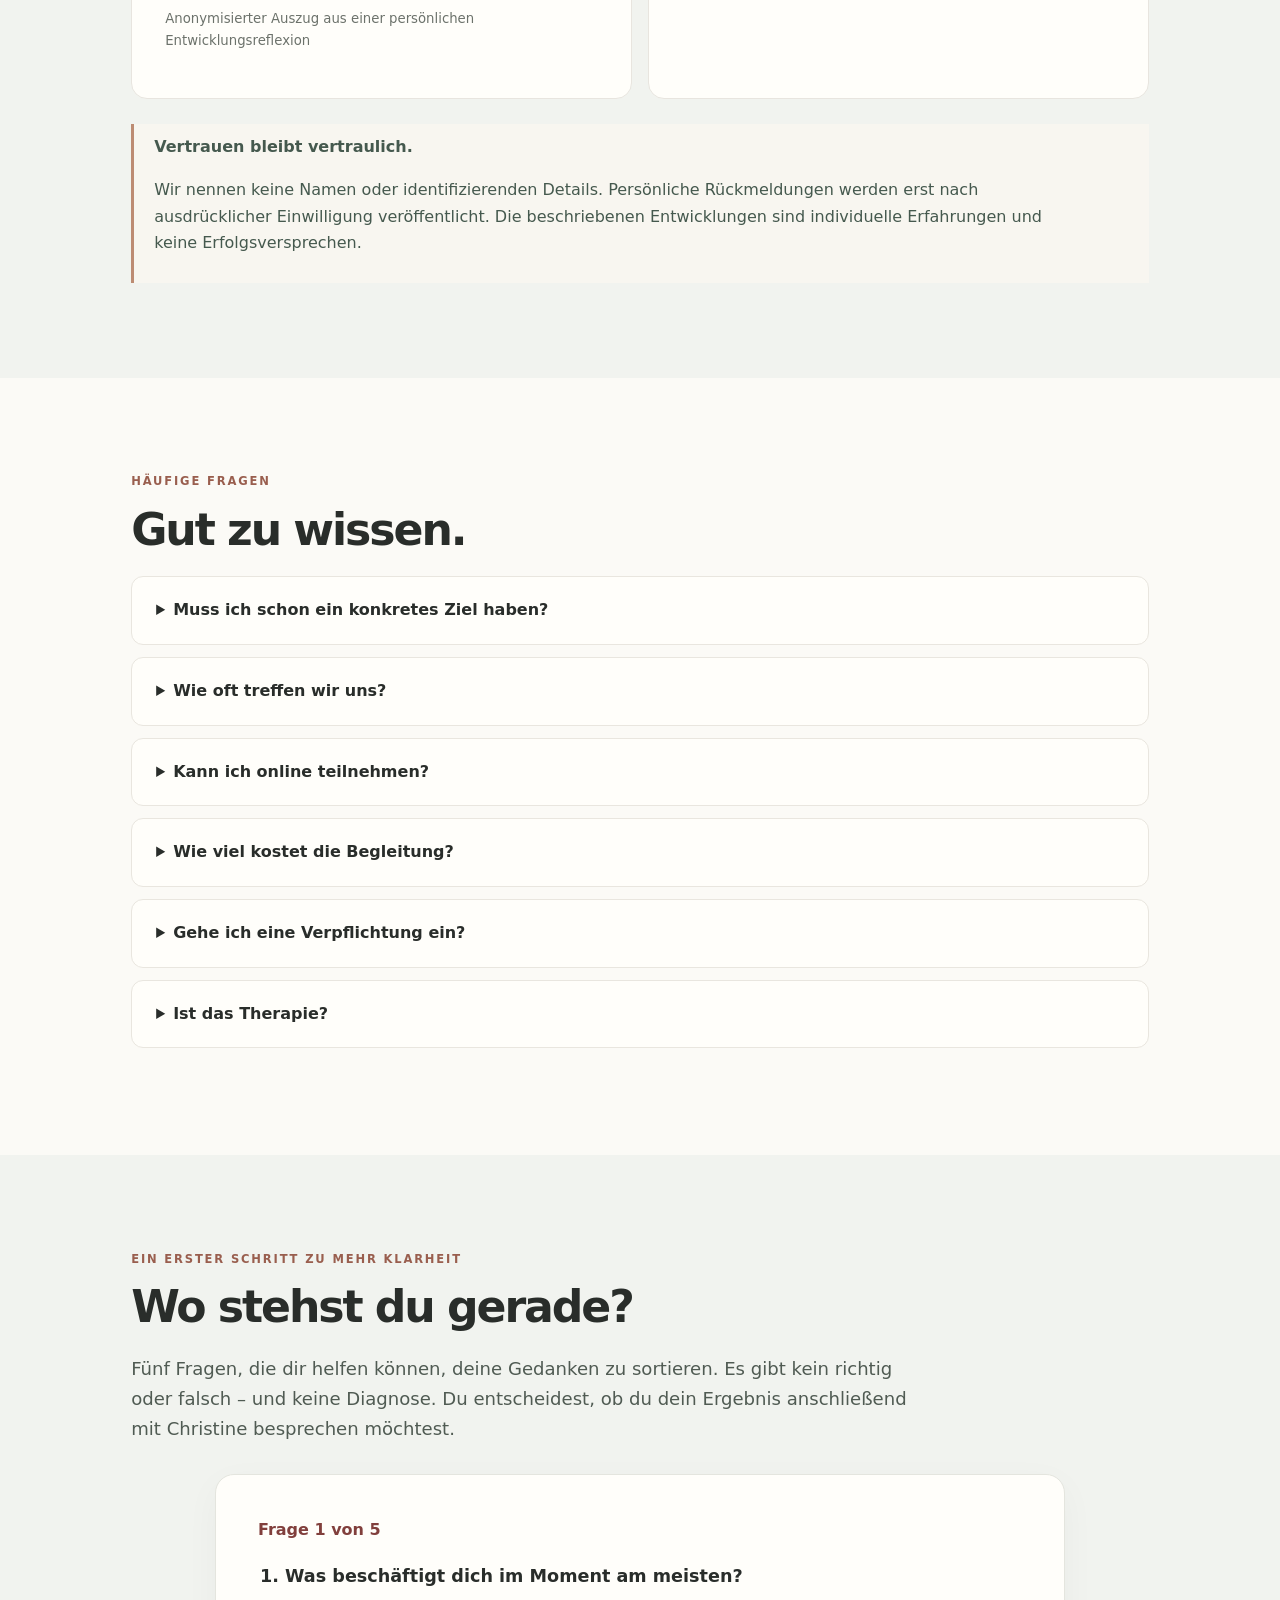
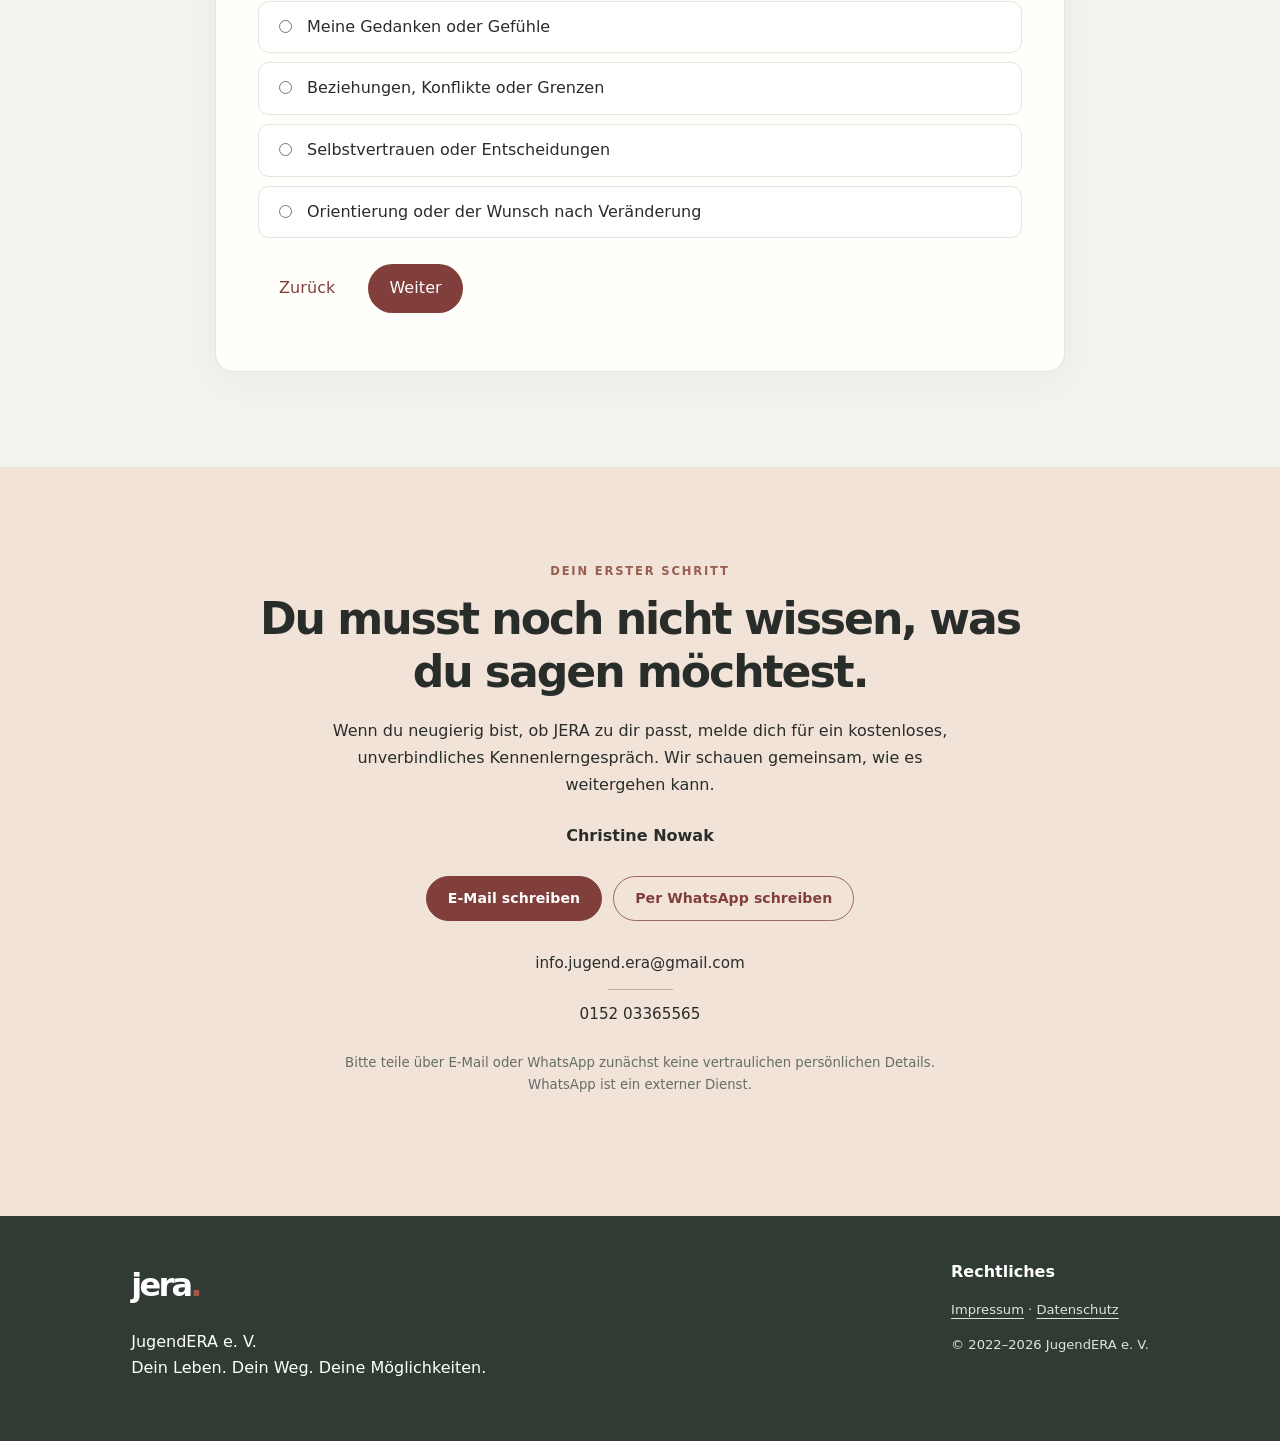
==== commit fa8ba63d: "Update testimonials and FAQ sections in index.html" ====
--- a/index.html
+++ b/index.html
@@ -60,7 +60,7 @@
     </div>
   </div>
 </section>
-<section class="soft" id="erfahrungen"><div class="wrap"><div class="eyebrow">Persönliche Erfahrungen</div><h2>Was Menschen aus ihrer Begleitung mitnehmen.</h2><p class="lead">Jeder Entwicklungsweg ist anders. Diese anonymisierten Auszüge zeigen, was Menschen über ihre Erfahrungen und Veränderungen berichten.</p><div class="testimonial-grid"><article class="testimonial"><blockquote>„Du hast mir sehr viel Halt gegeben, als ich ihn nicht hatte, und mir gezeigt, wie man anfängt, sich selbst wertzuschätzen, Grenzen zu setzen und eigene Entscheidungen treffen zu dürfen.“</blockquote><p class="source">Anonymisierte persönliche Rückmeldung · gekürzter Auszug</p></article><article class="testimonial"><blockquote>„Mir hat sehr gefallen, wie locker die Gespräche waren, dass man auch lachen konnte und dass du einfach zugehört hast, wenn ich das Gefühl hatte, dass es kein anderer tut.“</blockquote><p class="source">Anonymisierte persönliche Rückmeldung</p></article><article class="testimonial"><blockquote>„Mein Gedankenkarussell ist mittlerweile deutlich weniger geworden. Mein innerer Stresspegel ist deutlich gesunken. Ich fühle mich viel freier, entspannter und einfach wieder mehr wie ich selbst.“</blockquote><p class="source">Anonymisierter Auszug aus einer persönlichen Entwicklungsreflexion</p></article><article class="testimonial"><blockquote>„Ich habe verstanden, dass mein eigenes Wohlbefinden nicht davon abhängig sein sollte, was eine andere Person gerade macht oder wie sie sich verhält.“</blockquote><p class="source">Anonymisierte Feedback</p></article></div><div class="privacy-note"><strong>Vertrauen bleibt vertraulich.</strong><p>Wir nennen keine Namen oder identifizierenden Details. Persönliche Rückmeldungen werden erst nach ausdrücklicher Einwilligung veröffentlicht. Die beschriebenen Entwicklungen sind individuelle Erfahrungen und keine Erfolgsversprechen.</p></div></div></section><section><div class="wrap"><div class="eyebrow">Häufige Fragen</div><h2>Gut zu wissen.</h2><details><summary>Muss ich schon ein konkretes Ziel haben?</summary><p>Nein. Es reicht, wenn du ein Thema mitbringst, das dich beschäftigt. Im Erstgespräch können wir gemeinsam herausfinden, was du dir von der Begleitung wünschst.</p></details><details><summary>Wie oft treffen wir uns?</summary><p>Je nach Bedarf wöchentlich oder alle zwei Wochen. Den Rhythmus besprechen wir gemeinsam.</p></details><details><summary>Kann ich online teilnehmen?</summary><p>Ja. Die Gespräche können online per Video oder nach Vereinbarung persönlich in Münster stattfinden.</p></details><details><summary>Wie viel kostet die Begleitung?</summary><p>Ein regulärer Termin dauert 45 Minuten. Was deine Begleitung kostet, besprechen wir offen im kostenlosen Kennenlerngespräch. Unser Ziel sind faire, bezahlbare Konditionen.</p></details><details><summary>Gehe ich eine Verpflichtung ein?</summary><p>Nein. Es gibt keine Vertragslaufzeit. Du kannst die Begleitung jederzeit beenden.</p></details><details><summary>Ist das Therapie?</summary><p>Nein. JERA bietet persönliche Begleitung, Orientierung und Unterstützung bei Entwicklungsprozessen. Das Angebot ersetzt keine medizinische oder psychotherapeutische Behandlung.</p></details></div></section>
+<section class="soft" id="erfahrungen"><div class="wrap"><div class="eyebrow">Persönliche Erfahrungen</div><h2>Was Menschen aus ihrer Begleitung mitnehmen.</h2><p class="lead">Jeder Entwicklungsweg ist anders. Diese anonymisierten Auszüge zeigen, was Menschen über ihre Erfahrungen und Veränderungen berichten.</p><div class="testimonial-grid"><article class="testimonial"><blockquote>„Du hast mir sehr viel Halt gegeben, als ich ihn nicht hatte, und mir gezeigt, wie man anfängt, sich selbst wertzuschätzen, Grenzen zu setzen und eigene Entscheidungen treffen zu dürfen.“</blockquote><p class="source">Anonymisierte persönliche Rückmeldung · gekürzter Auszug</p></article><article class="testimonial"><blockquote>„Mir hat sehr gefallen, wie locker die Gespräche waren, dass man auch lachen konnte und dass du einfach zugehört hast, wenn ich das Gefühl hatte, dass es kein anderer tut.“</blockquote><p class="source">Anonymisierte persönliche Rückmeldung</p></article><article class="testimonial"><blockquote>„Mein Gedankenkarussell ist mittlerweile deutlich weniger geworden. Mein innerer Stresspegel ist deutlich gesunken. Ich fühle mich viel freier, entspannter und einfach wieder mehr wie ich selbst.“</blockquote><p class="source">Anonymisierter Auszug aus einer persönlichen Entwicklungsreflexion</p></article><article class="testimonial"><blockquote>„Ich habe verstanden, dass mein eigenes Wohlbefinden nicht davon abhängig sein sollte, was eine andere Person gerade macht oder wie sie sich verhält.“</blockquote><p class="source">Anonymisierte persönliche Rückmeldung</p></article></div><div class="privacy-note"><strong>Vertrauen bleibt vertraulich.</strong><p>Wir nennen keine Namen oder identifizierenden Details. Persönliche Rückmeldungen werden erst nach ausdrücklicher Einwilligung veröffentlicht. Die beschriebenen Entwicklungen sind individuelle Erfahrungen und keine Erfolgsversprechen.</p></div></div></section><section><div class="wrap"><div class="eyebrow">Häufige Fragen</div><h2>Gut zu wissen.</h2><details><summary>Muss ich schon ein konkretes Ziel haben?</summary><p>Nein. Es reicht, wenn du ein Thema mitbringst, das dich beschäftigt. Im Erstgespräch können wir gemeinsam herausfinden, was du dir von der Begleitung wünschst.</p></details><details><summary>Wie oft treffen wir uns?</summary><p>Je nach Bedarf wöchentlich oder alle zwei Wochen. Den Rhythmus besprechen wir gemeinsam.</p></details><details><summary>Kann ich online teilnehmen?</summary><p>Ja. Die Gespräche können online per Video oder nach Vereinbarung persönlich in Münster stattfinden.</p></details><details><summary>Wie viel kostet die Begleitung?</summary><p>Ein regulärer Termin dauert 45 Minuten. Was deine Begleitung kostet, besprechen wir offen im kostenlosen Kennenlerngespräch. Unser Ziel sind faire, bezahlbare Konditionen.</p></details><details><summary>Gehe ich eine Verpflichtung ein?</summary><p>Nein. Es gibt keine Vertragslaufzeit. Du kannst die Begleitung jederzeit beenden.</p></details><details><summary>Ist das Therapie?</summary><p>Nein. JERA bietet persönliche Begleitung, Orientierung und Unterstützung bei Entwicklungsprozessen. Das Angebot ersetzt keine medizinische oder psychotherapeutische Behandlung.</p></details></div></section>
 <section class="soft" id="fragebogen"><div class="wrap"><div class="eyebrow">Ein erster Schritt zu mehr Klarheit</div><h2>Wo stehst du gerade?</h2><p class="intro lead">Fünf Fragen, die dir helfen können, deine Gedanken zu sortieren. Es gibt kein richtig oder falsch – und keine Diagnose. Du entscheidest, ob du dein Ergebnis anschließend mit Christine besprechen möchtest.</p>
 <div class="quiz-shell"><div class="quiz-progress" id="quiz-progress">Frage 1 von 5</div><form action="mailto:info.jugend.era@gmail.com" id="jera-check" method="POST"><input name="_subject" type="hidden" value="JERA – neuer Selbstcheck"/><input name="_captcha" type="hidden" value="true"/><input name="_template" type="hidden" value="table"/><input id="quiz-result-field" name="Ergebnis" type="hidden"/><input name="_next" type="hidden" value="https://www.be-jera.org/danke.html"/>
 <div class="quiz-step" data-step="0"><fieldset class="quiz-group"><legend>1. Was beschäftigt dich im Moment am meisten?</legend><div class="quiz-options"><label><input name="Aktuelles Thema" required="" type="radio" value="Gedanken und Gefühle"/>Meine Gedanken oder Gefühle</label><label><input name="Aktuelles Thema" type="radio" value="Beziehungen und Grenzen"/>Beziehungen, Konflikte oder Grenzen</label><label><input name="Aktuelles Thema" type="radio" value="Selbstvertrauen und Entscheidungen"/>Selbstvertrauen oder Entscheidungen</label><label><input name="Aktuelles Thema" type="radio" value="Orientierung und Veränderung"/>Orientierung oder der Wunsch nach Veränderung</label></div></fieldset></div>
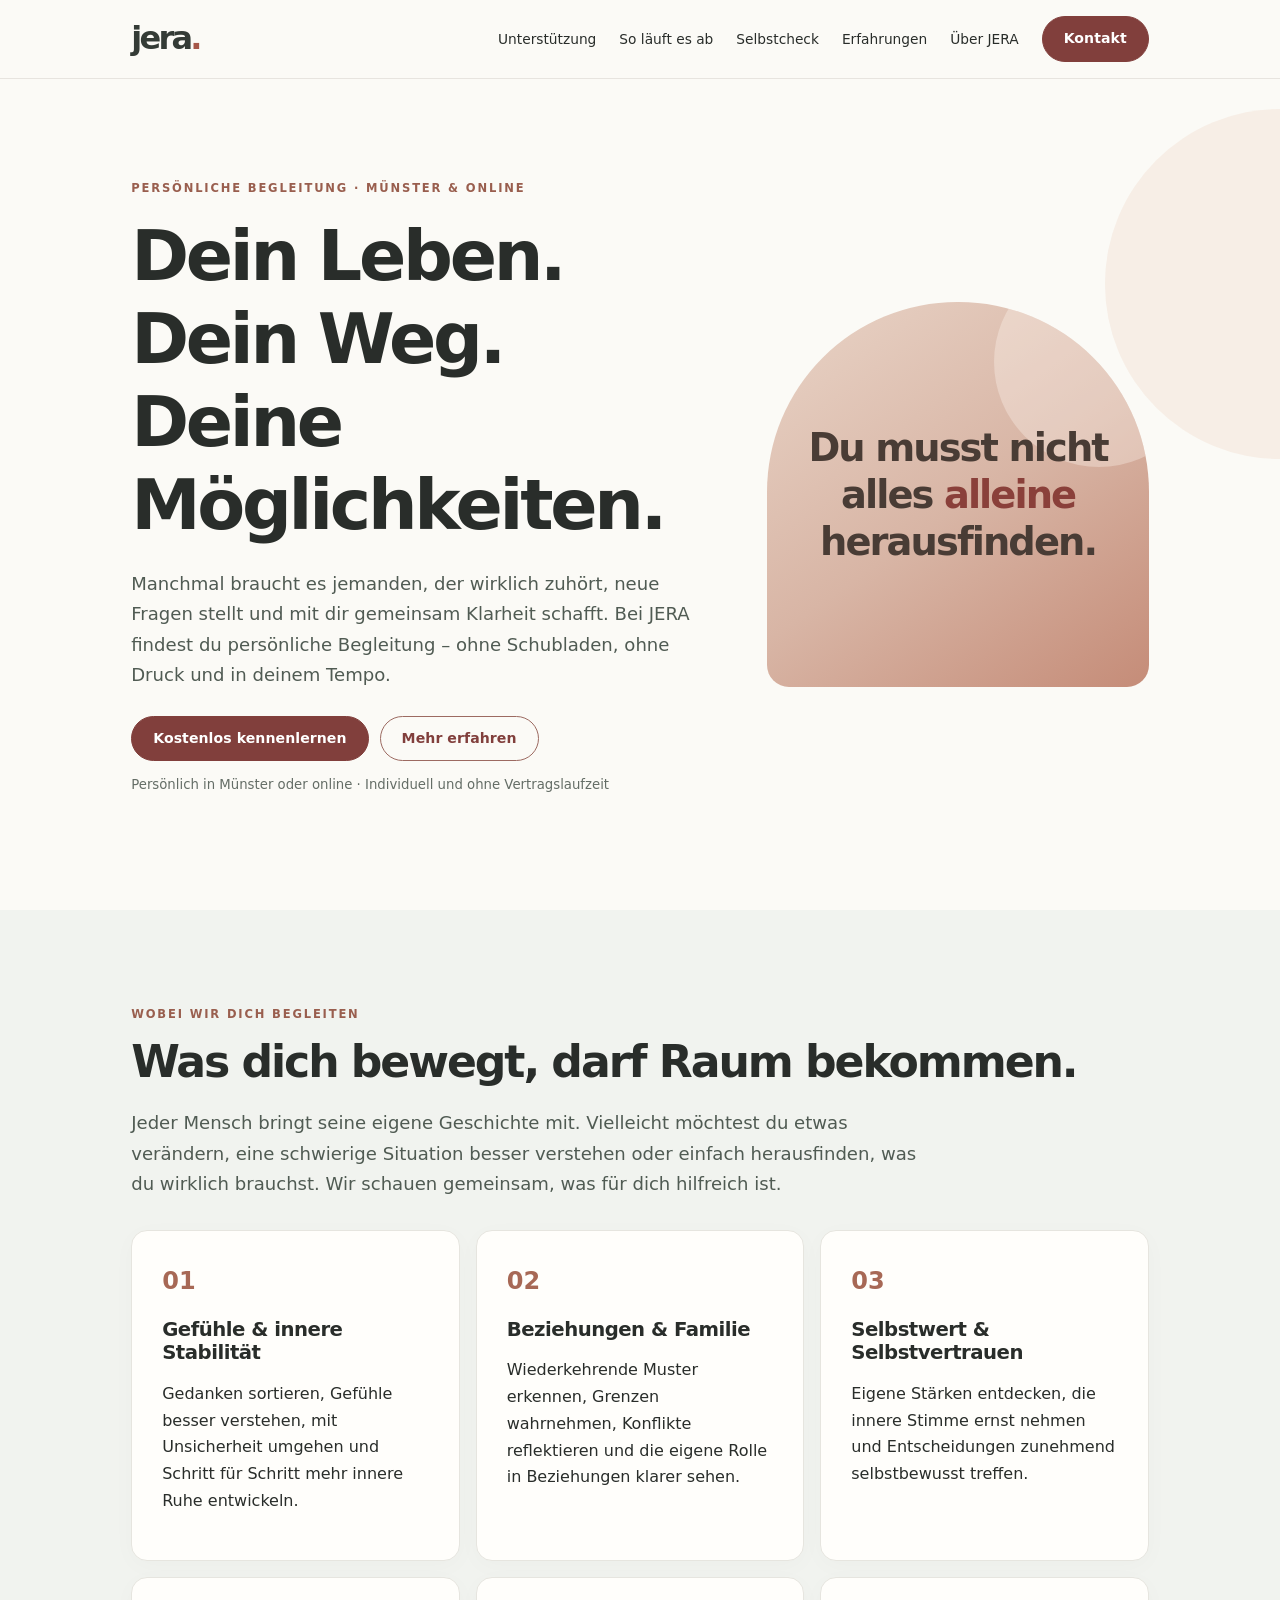
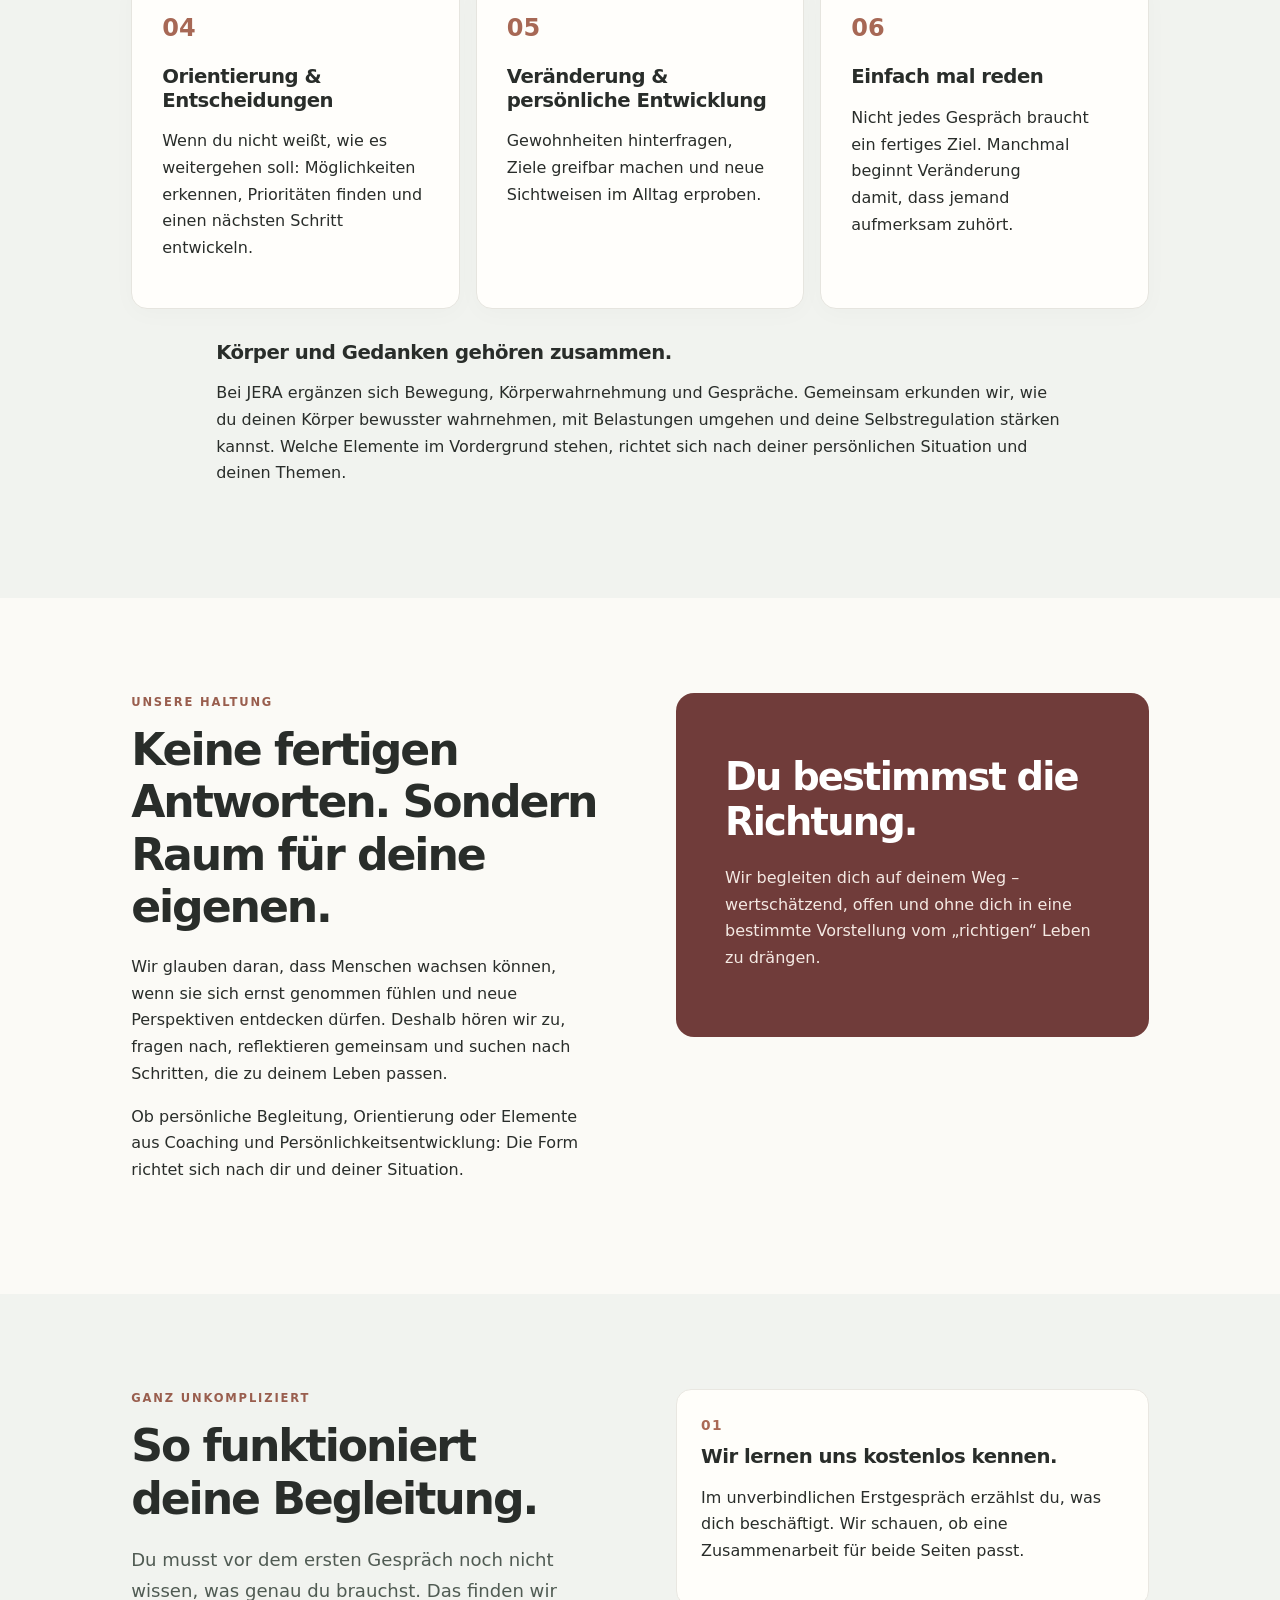
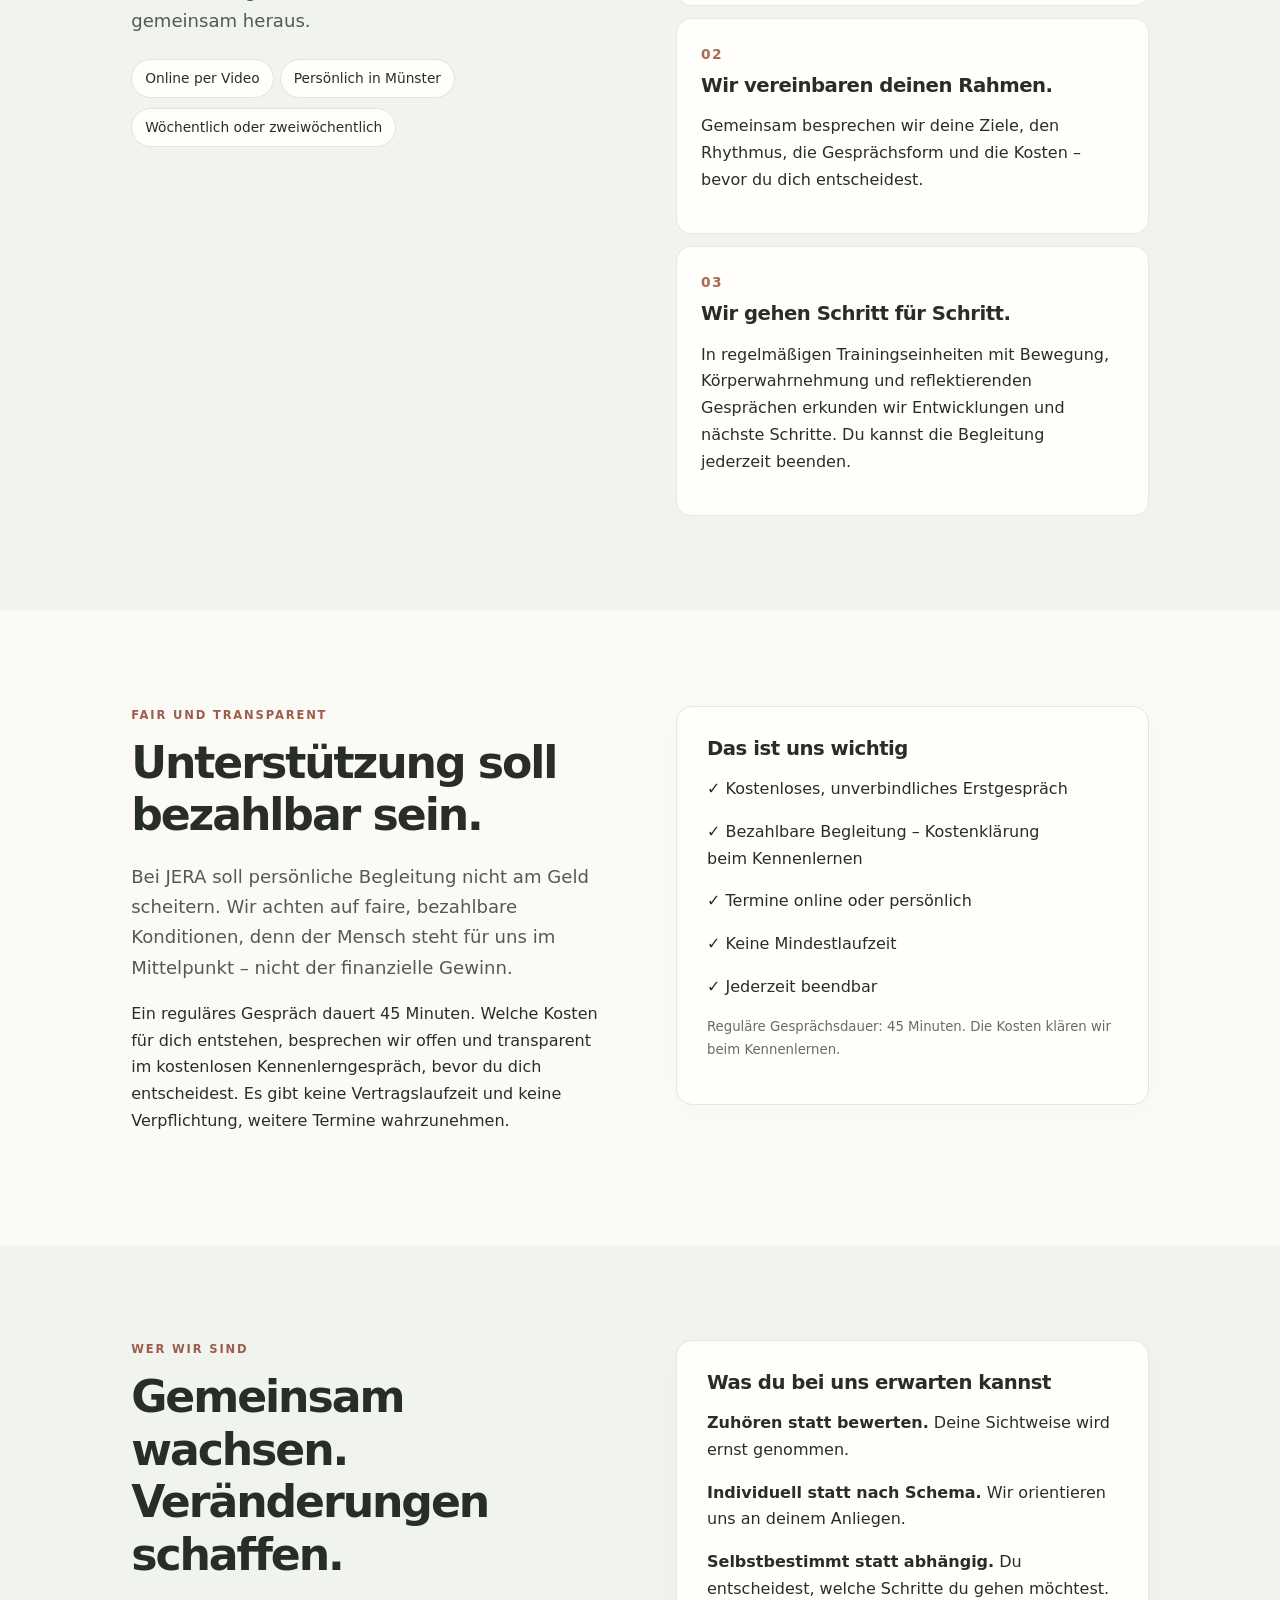
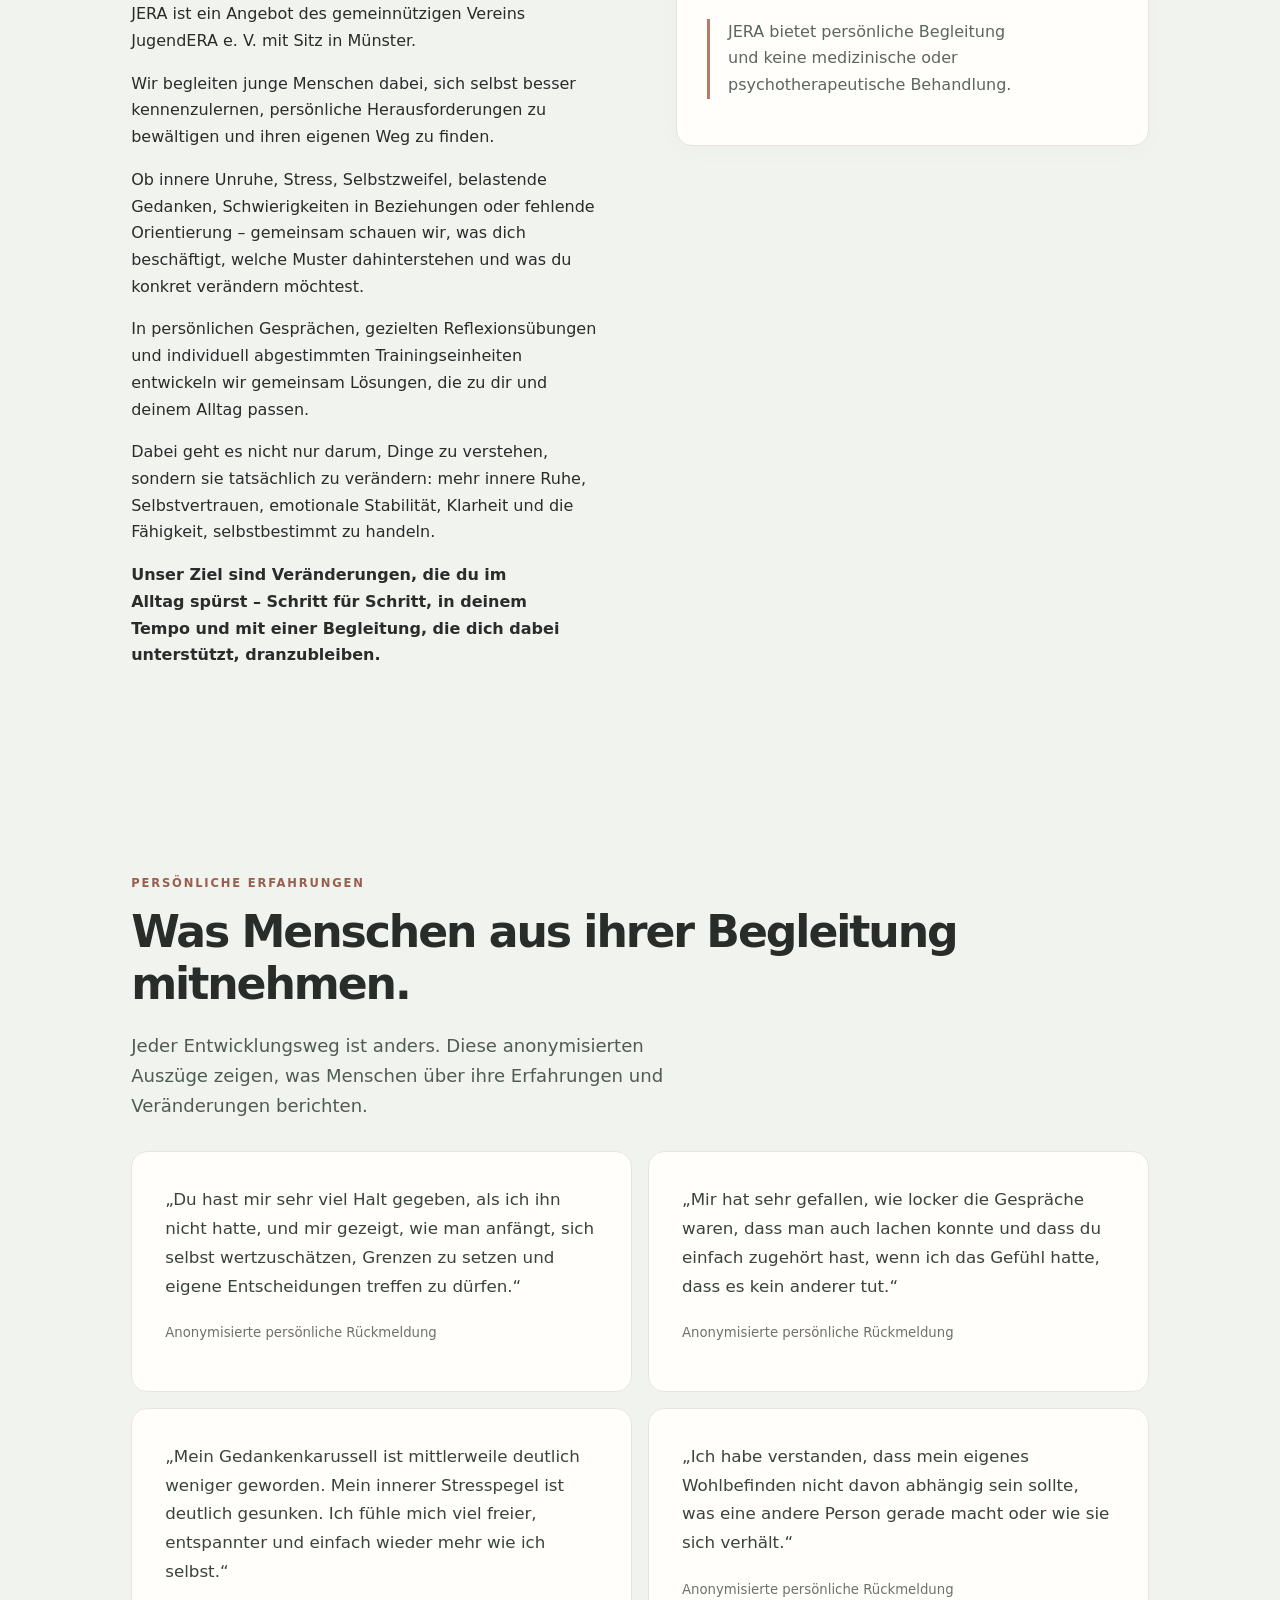
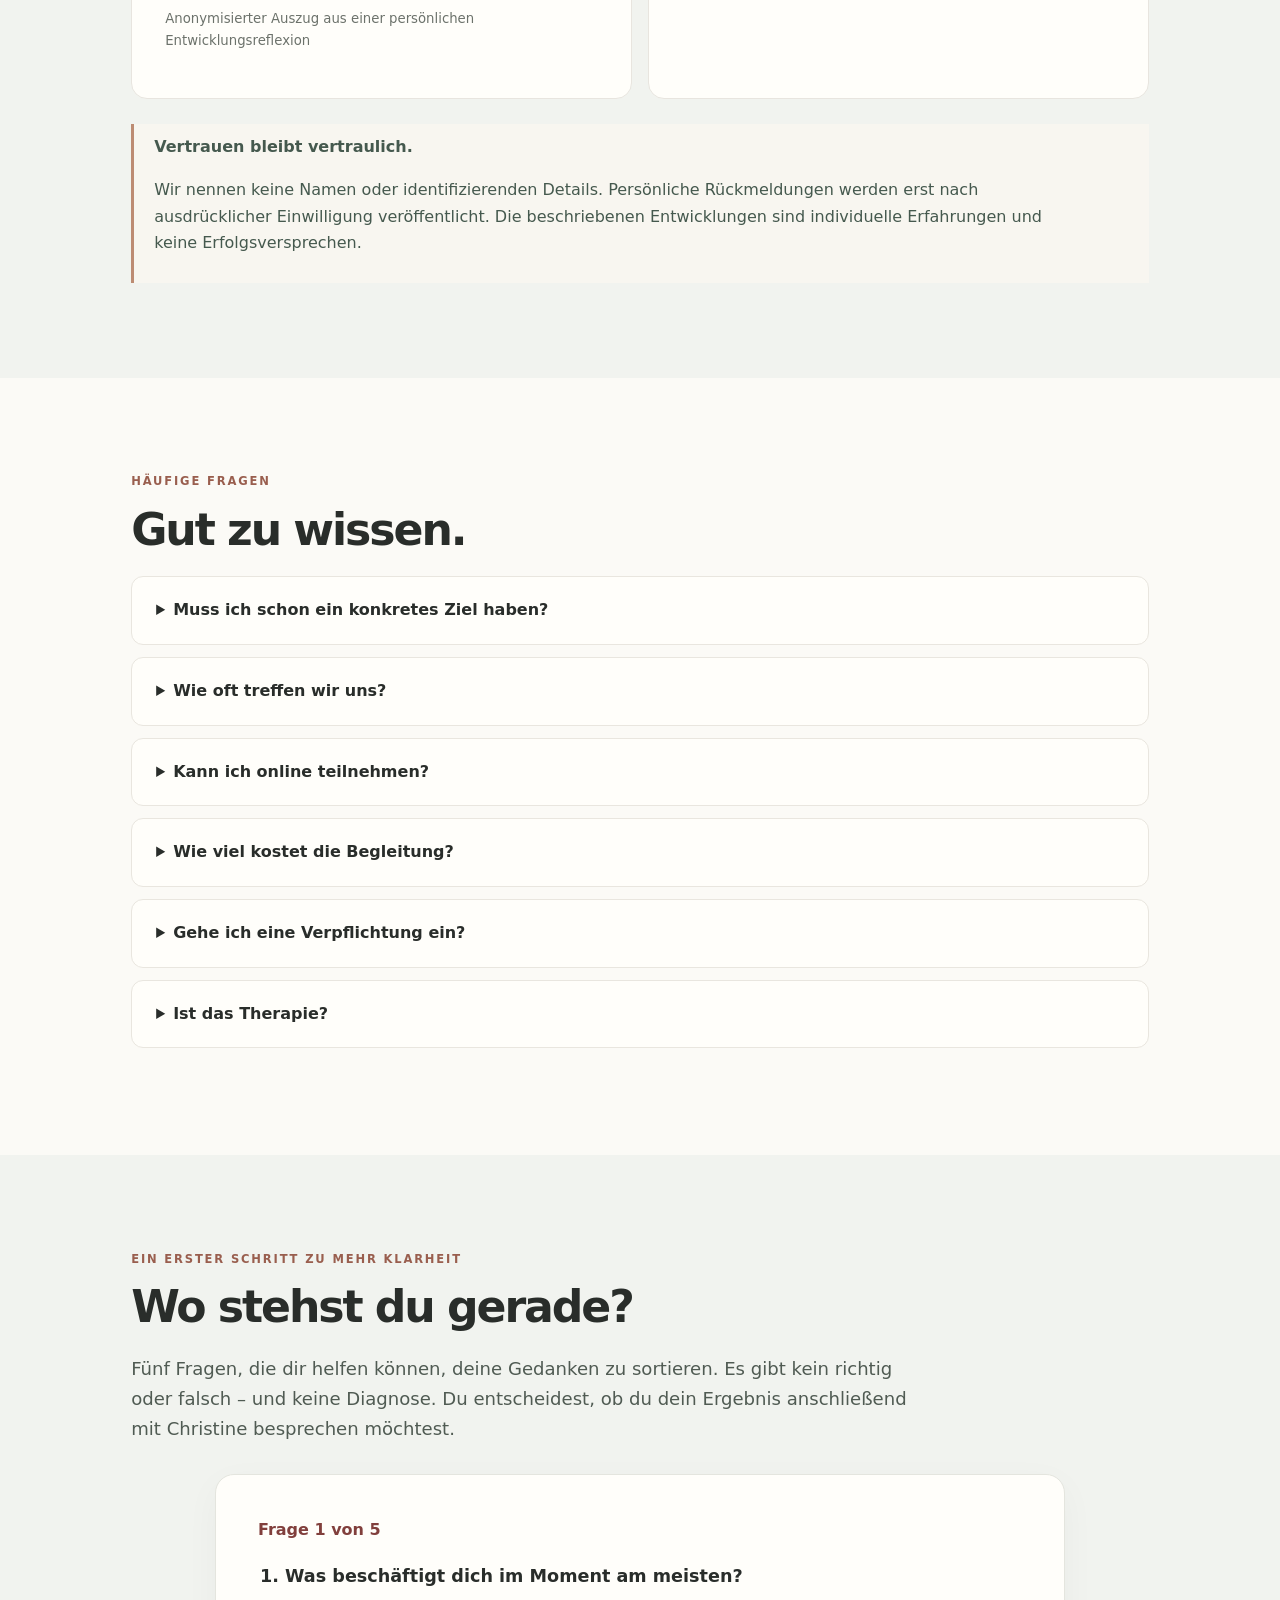
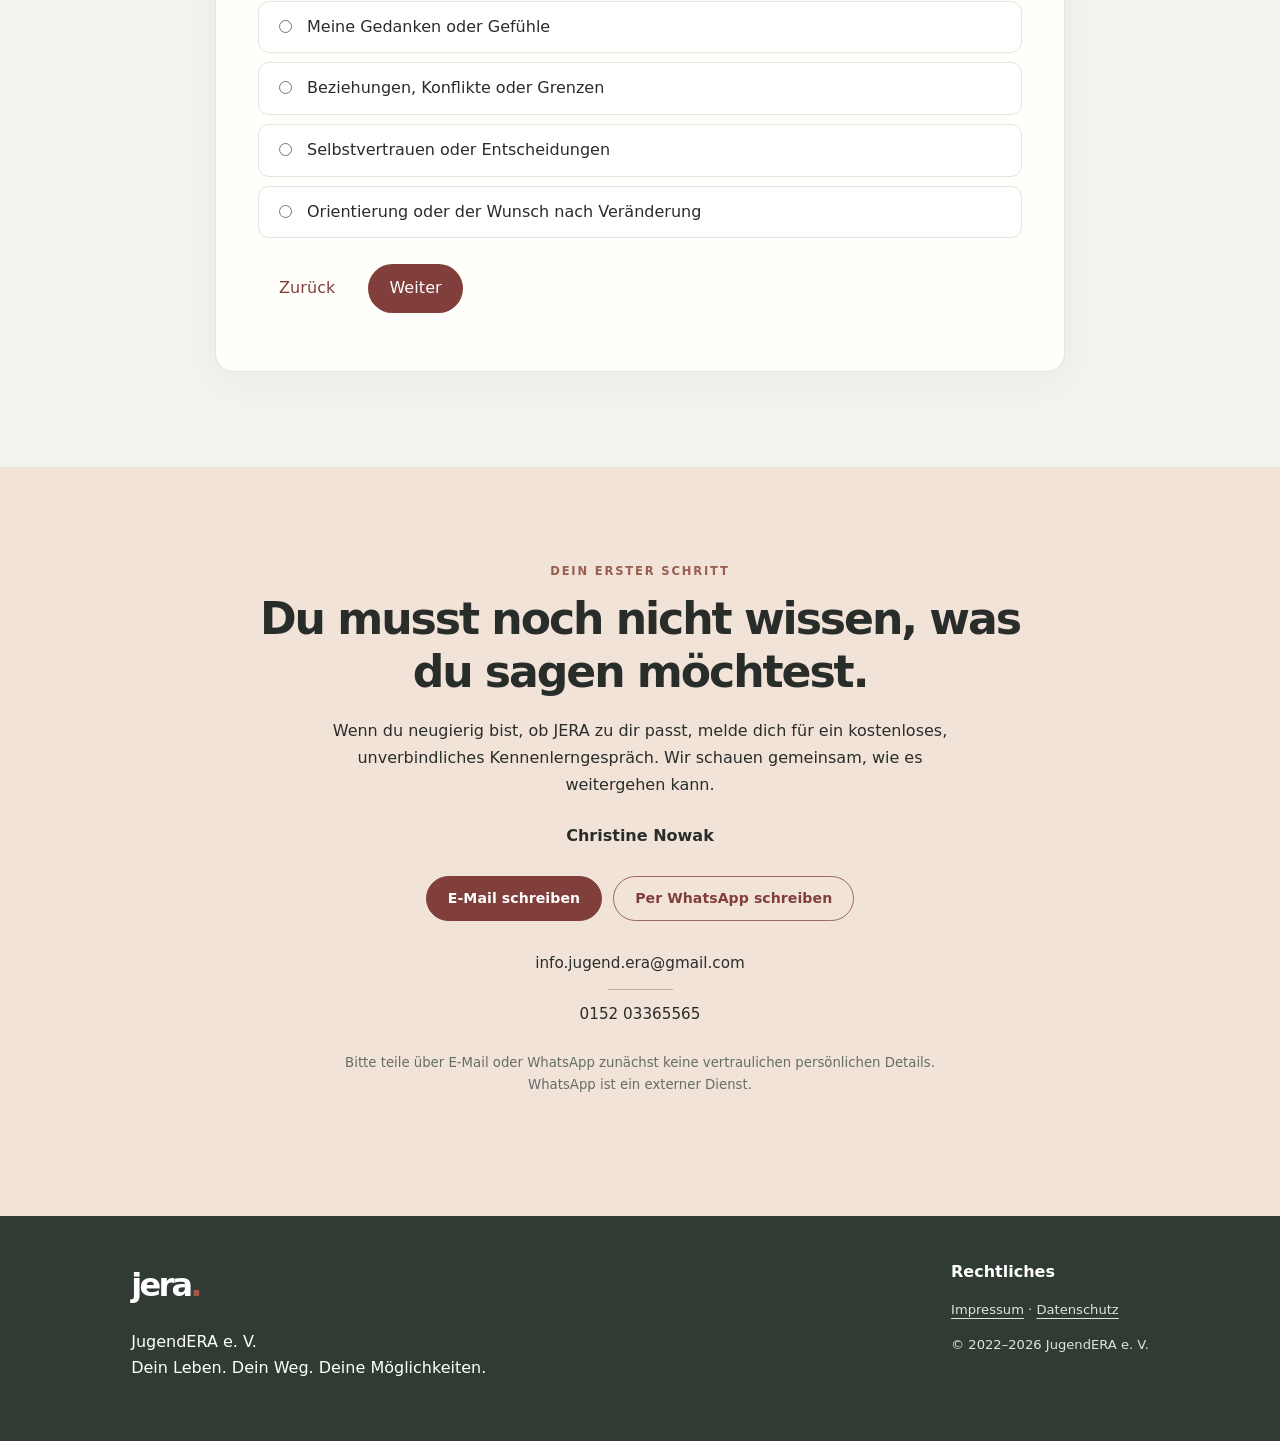
==== commit 60eaa2c8: "Update personal experiences and FAQs sections" ====
--- a/index.html
+++ b/index.html
@@ -60,7 +60,7 @@
     </div>
   </div>
 </section>
-<section class="soft" id="erfahrungen"><div class="wrap"><div class="eyebrow">Persönliche Erfahrungen</div><h2>Was Menschen aus ihrer Begleitung mitnehmen.</h2><p class="lead">Jeder Entwicklungsweg ist anders. Diese anonymisierten Auszüge zeigen, was Menschen über ihre Erfahrungen und Veränderungen berichten.</p><div class="testimonial-grid"><article class="testimonial"><blockquote>„Du hast mir sehr viel Halt gegeben, als ich ihn nicht hatte, und mir gezeigt, wie man anfängt, sich selbst wertzuschätzen, Grenzen zu setzen und eigene Entscheidungen treffen zu dürfen.“</blockquote><p class="source">Anonymisierte persönliche Rückmeldung · gekürzter Auszug</p></article><article class="testimonial"><blockquote>„Mir hat sehr gefallen, wie locker die Gespräche waren, dass man auch lachen konnte und dass du einfach zugehört hast, wenn ich das Gefühl hatte, dass es kein anderer tut.“</blockquote><p class="source">Anonymisierte persönliche Rückmeldung</p></article><article class="testimonial"><blockquote>„Mein Gedankenkarussell ist mittlerweile deutlich weniger geworden. Mein innerer Stresspegel ist deutlich gesunken. Ich fühle mich viel freier, entspannter und einfach wieder mehr wie ich selbst.“</blockquote><p class="source">Anonymisierter Auszug aus einer persönlichen Entwicklungsreflexion</p></article><article class="testimonial"><blockquote>„Ich habe verstanden, dass mein eigenes Wohlbefinden nicht davon abhängig sein sollte, was eine andere Person gerade macht oder wie sie sich verhält.“</blockquote><p class="source">Anonymisierte persönliche Rückmeldung</p></article></div><div class="privacy-note"><strong>Vertrauen bleibt vertraulich.</strong><p>Wir nennen keine Namen oder identifizierenden Details. Persönliche Rückmeldungen werden erst nach ausdrücklicher Einwilligung veröffentlicht. Die beschriebenen Entwicklungen sind individuelle Erfahrungen und keine Erfolgsversprechen.</p></div></div></section><section><div class="wrap"><div class="eyebrow">Häufige Fragen</div><h2>Gut zu wissen.</h2><details><summary>Muss ich schon ein konkretes Ziel haben?</summary><p>Nein. Es reicht, wenn du ein Thema mitbringst, das dich beschäftigt. Im Erstgespräch können wir gemeinsam herausfinden, was du dir von der Begleitung wünschst.</p></details><details><summary>Wie oft treffen wir uns?</summary><p>Je nach Bedarf wöchentlich oder alle zwei Wochen. Den Rhythmus besprechen wir gemeinsam.</p></details><details><summary>Kann ich online teilnehmen?</summary><p>Ja. Die Gespräche können online per Video oder nach Vereinbarung persönlich in Münster stattfinden.</p></details><details><summary>Wie viel kostet die Begleitung?</summary><p>Ein regulärer Termin dauert 45 Minuten. Was deine Begleitung kostet, besprechen wir offen im kostenlosen Kennenlerngespräch. Unser Ziel sind faire, bezahlbare Konditionen.</p></details><details><summary>Gehe ich eine Verpflichtung ein?</summary><p>Nein. Es gibt keine Vertragslaufzeit. Du kannst die Begleitung jederzeit beenden.</p></details><details><summary>Ist das Therapie?</summary><p>Nein. JERA bietet persönliche Begleitung, Orientierung und Unterstützung bei Entwicklungsprozessen. Das Angebot ersetzt keine medizinische oder psychotherapeutische Behandlung.</p></details></div></section>
+<section class="soft" id="erfahrungen"><div class="wrap"><div class="eyebrow">Persönliche Erfahrungen</div><h2>Was Menschen aus ihrer Begleitung mitnehmen.</h2><p class="lead">Jeder Entwicklungsweg ist anders. Diese anonymisierten Auszüge zeigen, was Menschen über ihre Erfahrungen und Veränderungen berichten.</p><div class="testimonial-grid"><article class="testimonial"><blockquote>„Du hast mir sehr viel Halt gegeben, als ich ihn nicht hatte, und mir gezeigt, wie man anfängt, sich selbst wertzuschätzen, Grenzen zu setzen und eigene Entscheidungen treffen zu dürfen.“</blockquote><p class="source">Anonymisierte persönliche Rückmeldung</p></article><article class="testimonial"><blockquote>„Mir hat sehr gefallen, wie locker die Gespräche waren, dass man auch lachen konnte und dass du einfach zugehört hast, wenn ich das Gefühl hatte, dass es kein anderer tut.“</blockquote><p class="source">Anonymisierte persönliche Rückmeldung</p></article><article class="testimonial"><blockquote>„Mein Gedankenkarussell ist mittlerweile deutlich weniger geworden. Mein innerer Stresspegel ist deutlich gesunken. Ich fühle mich viel freier, entspannter und einfach wieder mehr wie ich selbst.“</blockquote><p class="source">Anonymisierter Auszug aus einer persönlichen Entwicklungsreflexion</p></article><article class="testimonial"><blockquote>„Ich habe verstanden, dass mein eigenes Wohlbefinden nicht davon abhängig sein sollte, was eine andere Person gerade macht oder wie sie sich verhält.“</blockquote><p class="source">Anonymisierte persönliche Rückmeldung</p></article></div><div class="privacy-note"><strong>Vertrauen bleibt vertraulich.</strong><p>Wir nennen keine Namen oder identifizierenden Details. Persönliche Rückmeldungen werden erst nach ausdrücklicher Einwilligung veröffentlicht. Die beschriebenen Entwicklungen sind individuelle Erfahrungen und keine Erfolgsversprechen.</p></div></div></section><section><div class="wrap"><div class="eyebrow">Häufige Fragen</div><h2>Gut zu wissen.</h2><details><summary>Muss ich schon ein konkretes Ziel haben?</summary><p>Nein. Es reicht, wenn du ein Thema mitbringst, das dich beschäftigt. Im Erstgespräch können wir gemeinsam herausfinden, was du dir von der Begleitung wünschst.</p></details><details><summary>Wie oft treffen wir uns?</summary><p>Je nach Bedarf wöchentlich oder alle zwei Wochen. Den Rhythmus besprechen wir gemeinsam.</p></details><details><summary>Kann ich online teilnehmen?</summary><p>Ja. Die Gespräche können online per Video oder nach Vereinbarung persönlich in Münster stattfinden.</p></details><details><summary>Wie viel kostet die Begleitung?</summary><p>Ein regulärer Termin dauert 45 Minuten. Was deine Begleitung kostet, besprechen wir offen im kostenlosen Kennenlerngespräch. Unser Ziel sind faire, bezahlbare Konditionen.</p></details><details><summary>Gehe ich eine Verpflichtung ein?</summary><p>Nein. Es gibt keine Vertragslaufzeit. Du kannst die Begleitung jederzeit beenden.</p></details><details><summary>Ist das Therapie?</summary><p>Nein. JERA bietet persönliche Begleitung, Orientierung und Unterstützung bei Entwicklungsprozessen. Das Angebot ersetzt keine medizinische oder psychotherapeutische Behandlung.</p></details></div></section>
 <section class="soft" id="fragebogen"><div class="wrap"><div class="eyebrow">Ein erster Schritt zu mehr Klarheit</div><h2>Wo stehst du gerade?</h2><p class="intro lead">Fünf Fragen, die dir helfen können, deine Gedanken zu sortieren. Es gibt kein richtig oder falsch – und keine Diagnose. Du entscheidest, ob du dein Ergebnis anschließend mit Christine besprechen möchtest.</p>
 <div class="quiz-shell"><div class="quiz-progress" id="quiz-progress">Frage 1 von 5</div><form action="mailto:info.jugend.era@gmail.com" id="jera-check" method="POST"><input name="_subject" type="hidden" value="JERA – neuer Selbstcheck"/><input name="_captcha" type="hidden" value="true"/><input name="_template" type="hidden" value="table"/><input id="quiz-result-field" name="Ergebnis" type="hidden"/><input name="_next" type="hidden" value="https://www.be-jera.org/danke.html"/>
 <div class="quiz-step" data-step="0"><fieldset class="quiz-group"><legend>1. Was beschäftigt dich im Moment am meisten?</legend><div class="quiz-options"><label><input name="Aktuelles Thema" required="" type="radio" value="Gedanken und Gefühle"/>Meine Gedanken oder Gefühle</label><label><input name="Aktuelles Thema" type="radio" value="Beziehungen und Grenzen"/>Beziehungen, Konflikte oder Grenzen</label><label><input name="Aktuelles Thema" type="radio" value="Selbstvertrauen und Entscheidungen"/>Selbstvertrauen oder Entscheidungen</label><label><input name="Aktuelles Thema" type="radio" value="Orientierung und Veränderung"/>Orientierung oder der Wunsch nach Veränderung</label></div></fieldset></div>
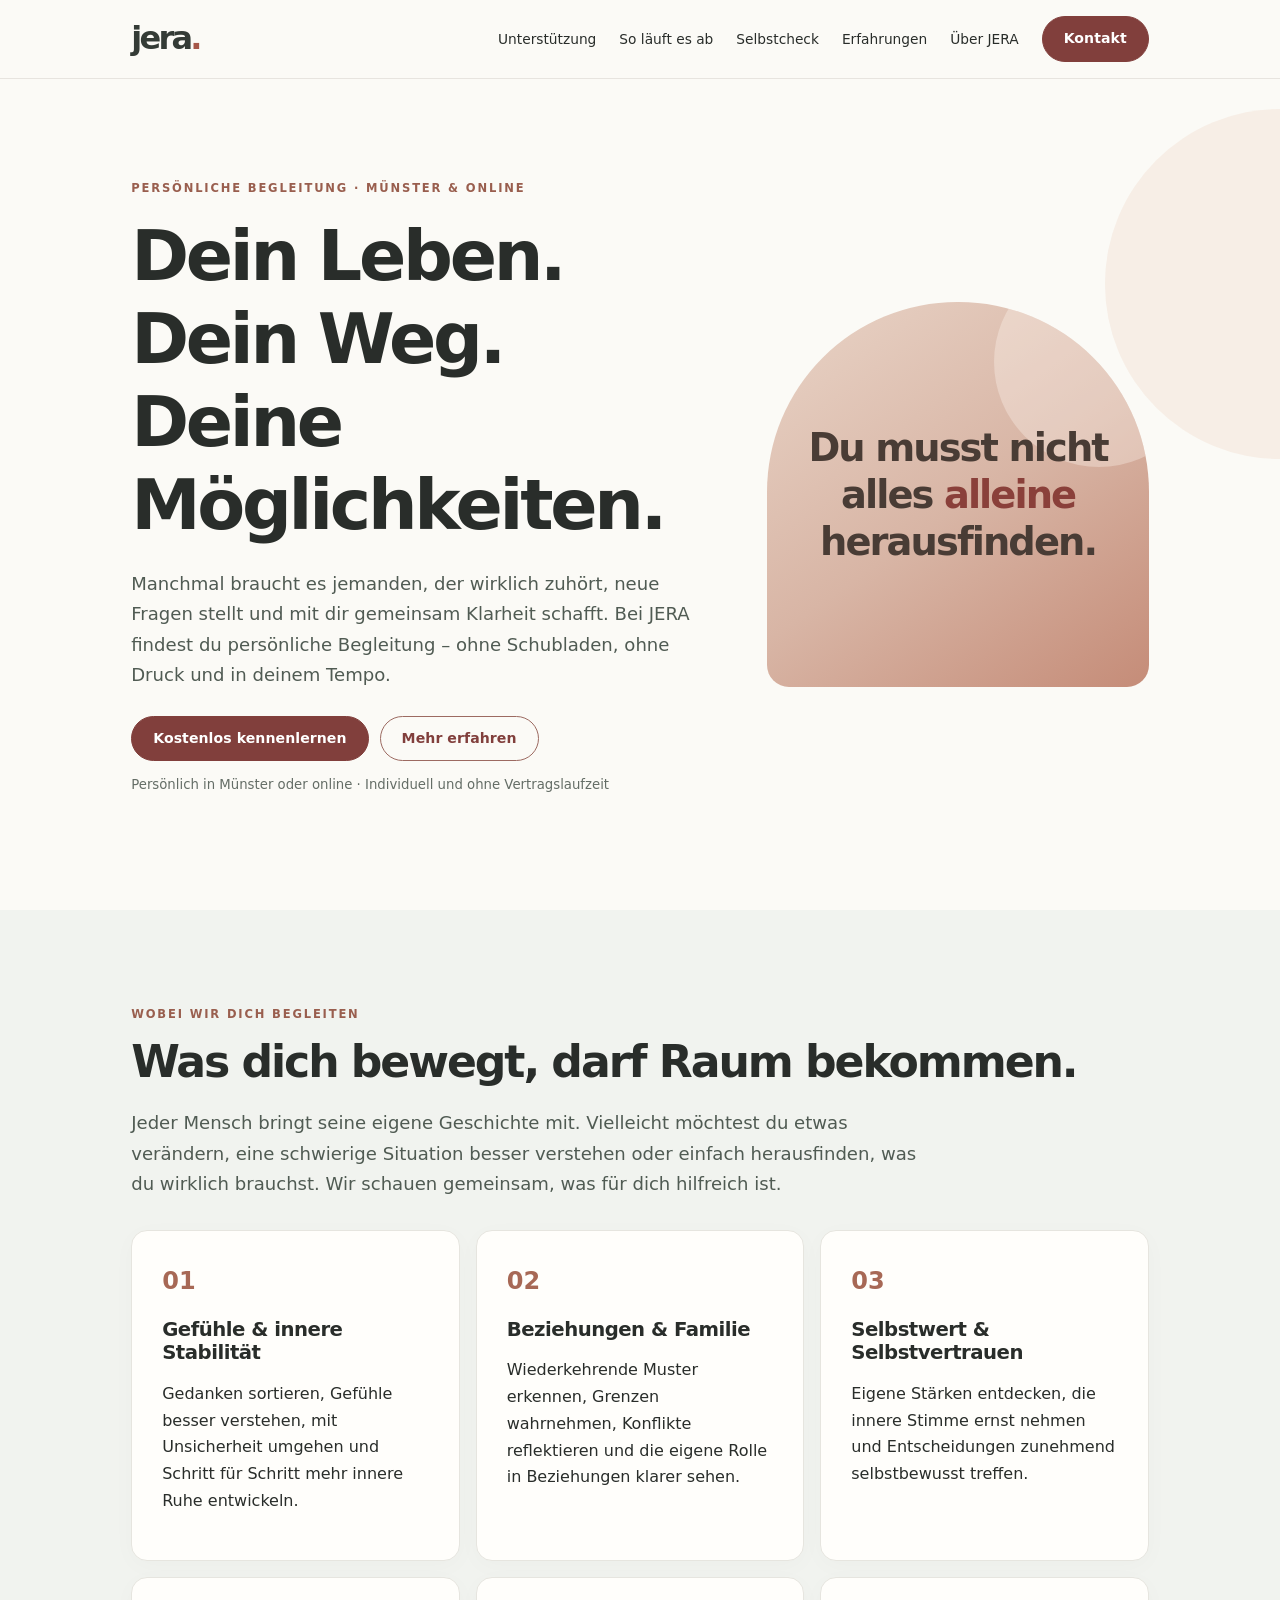
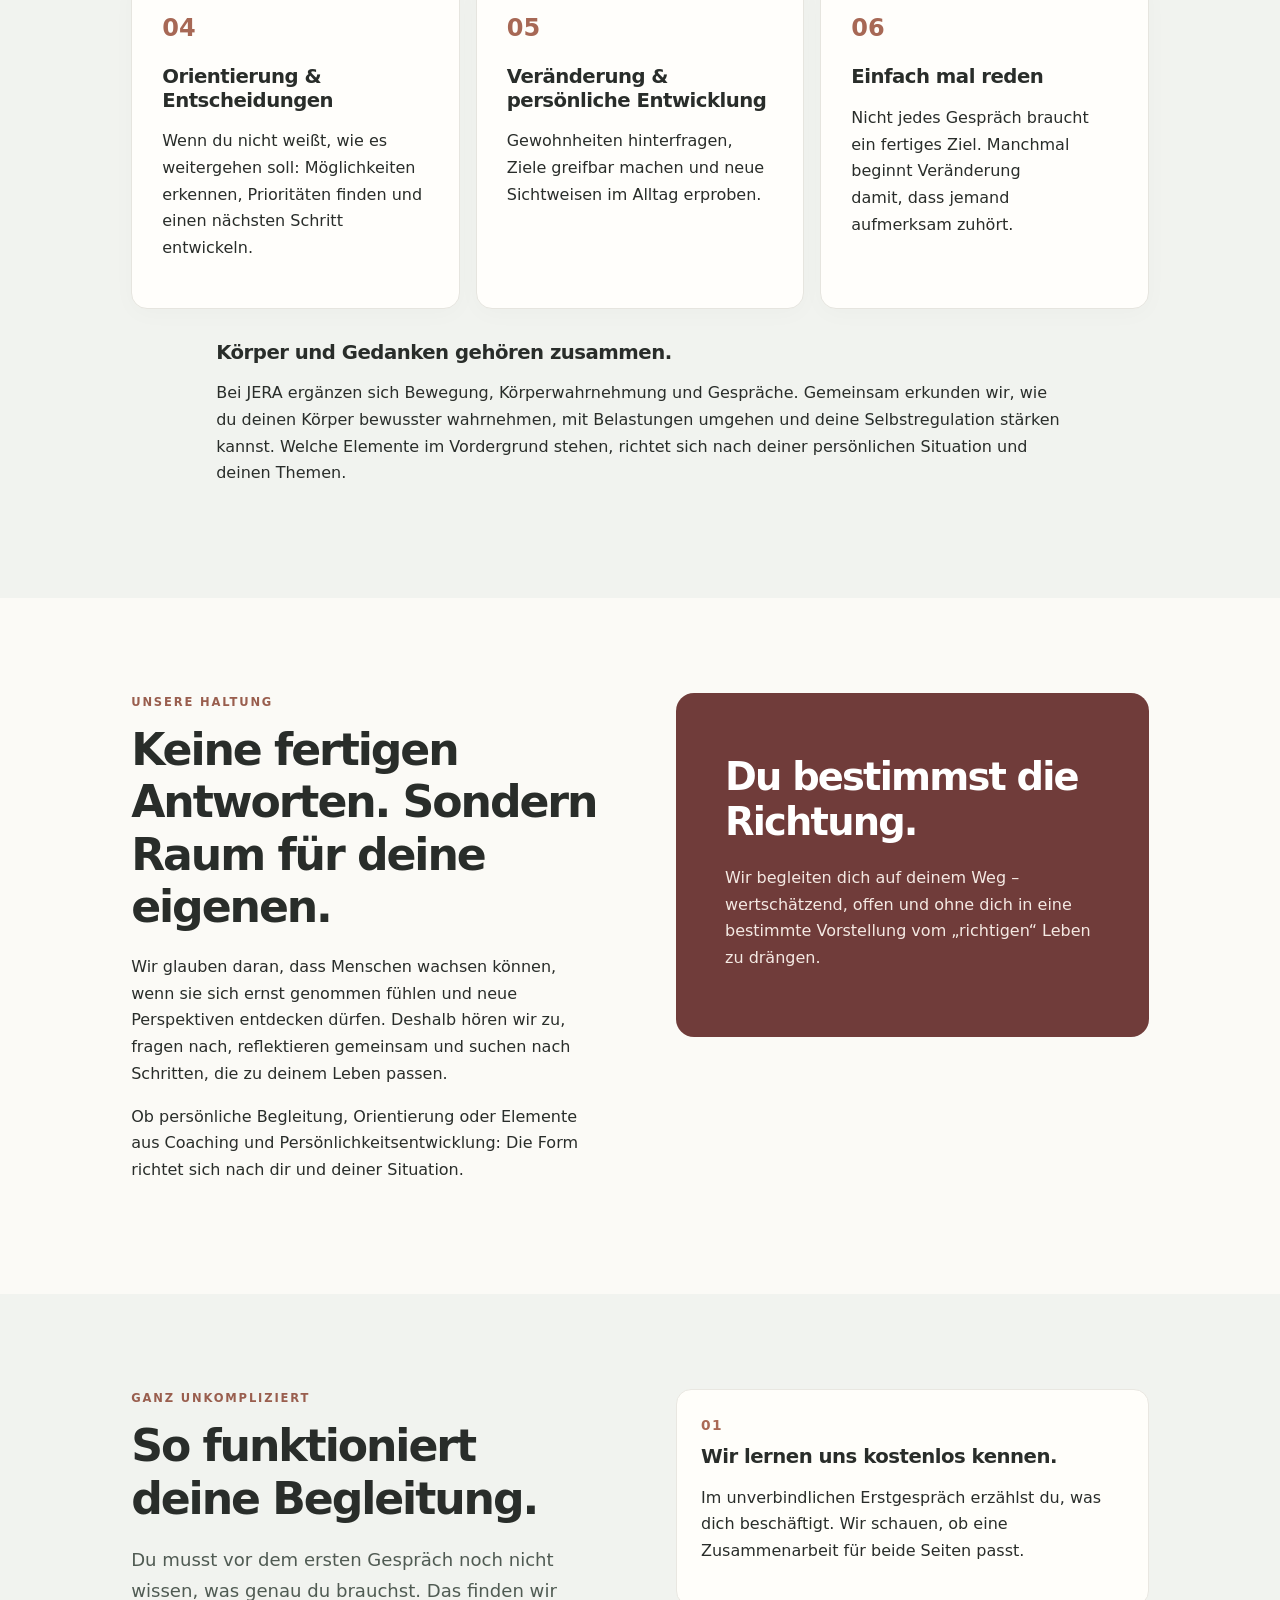
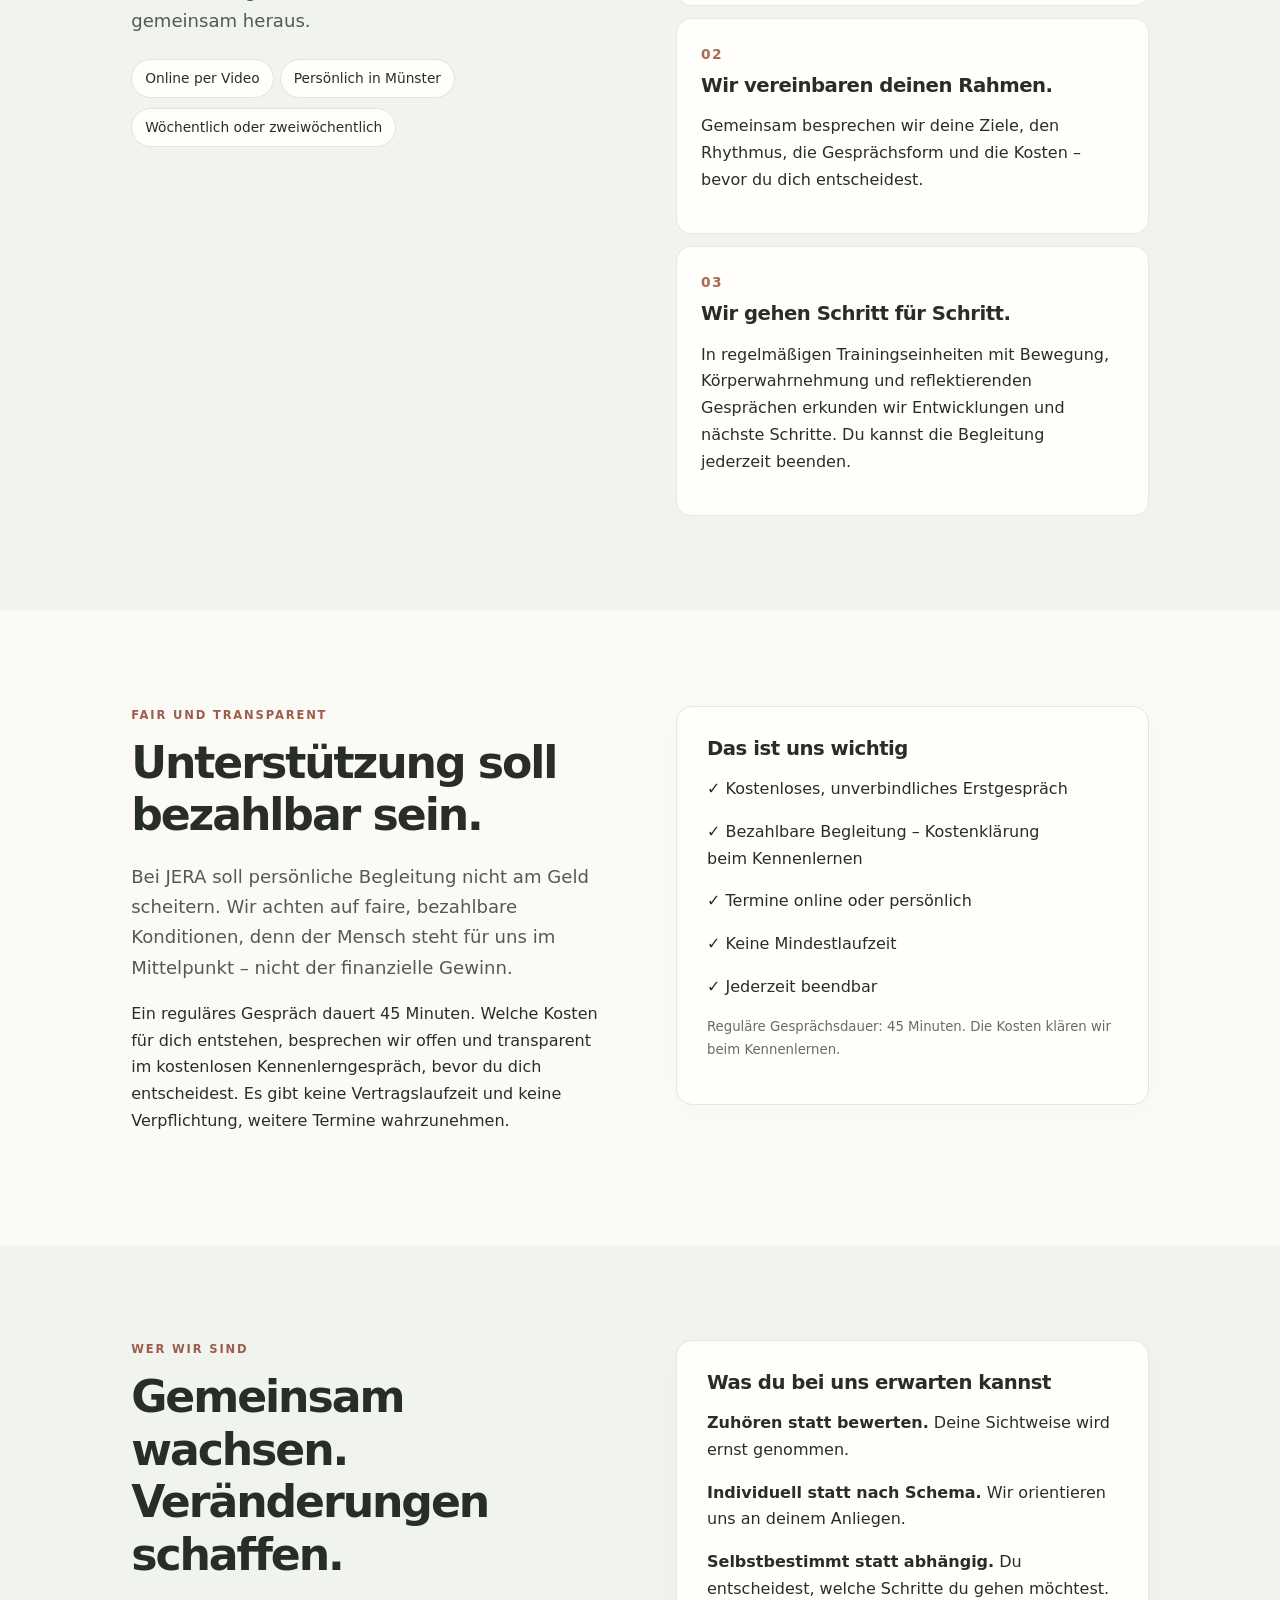
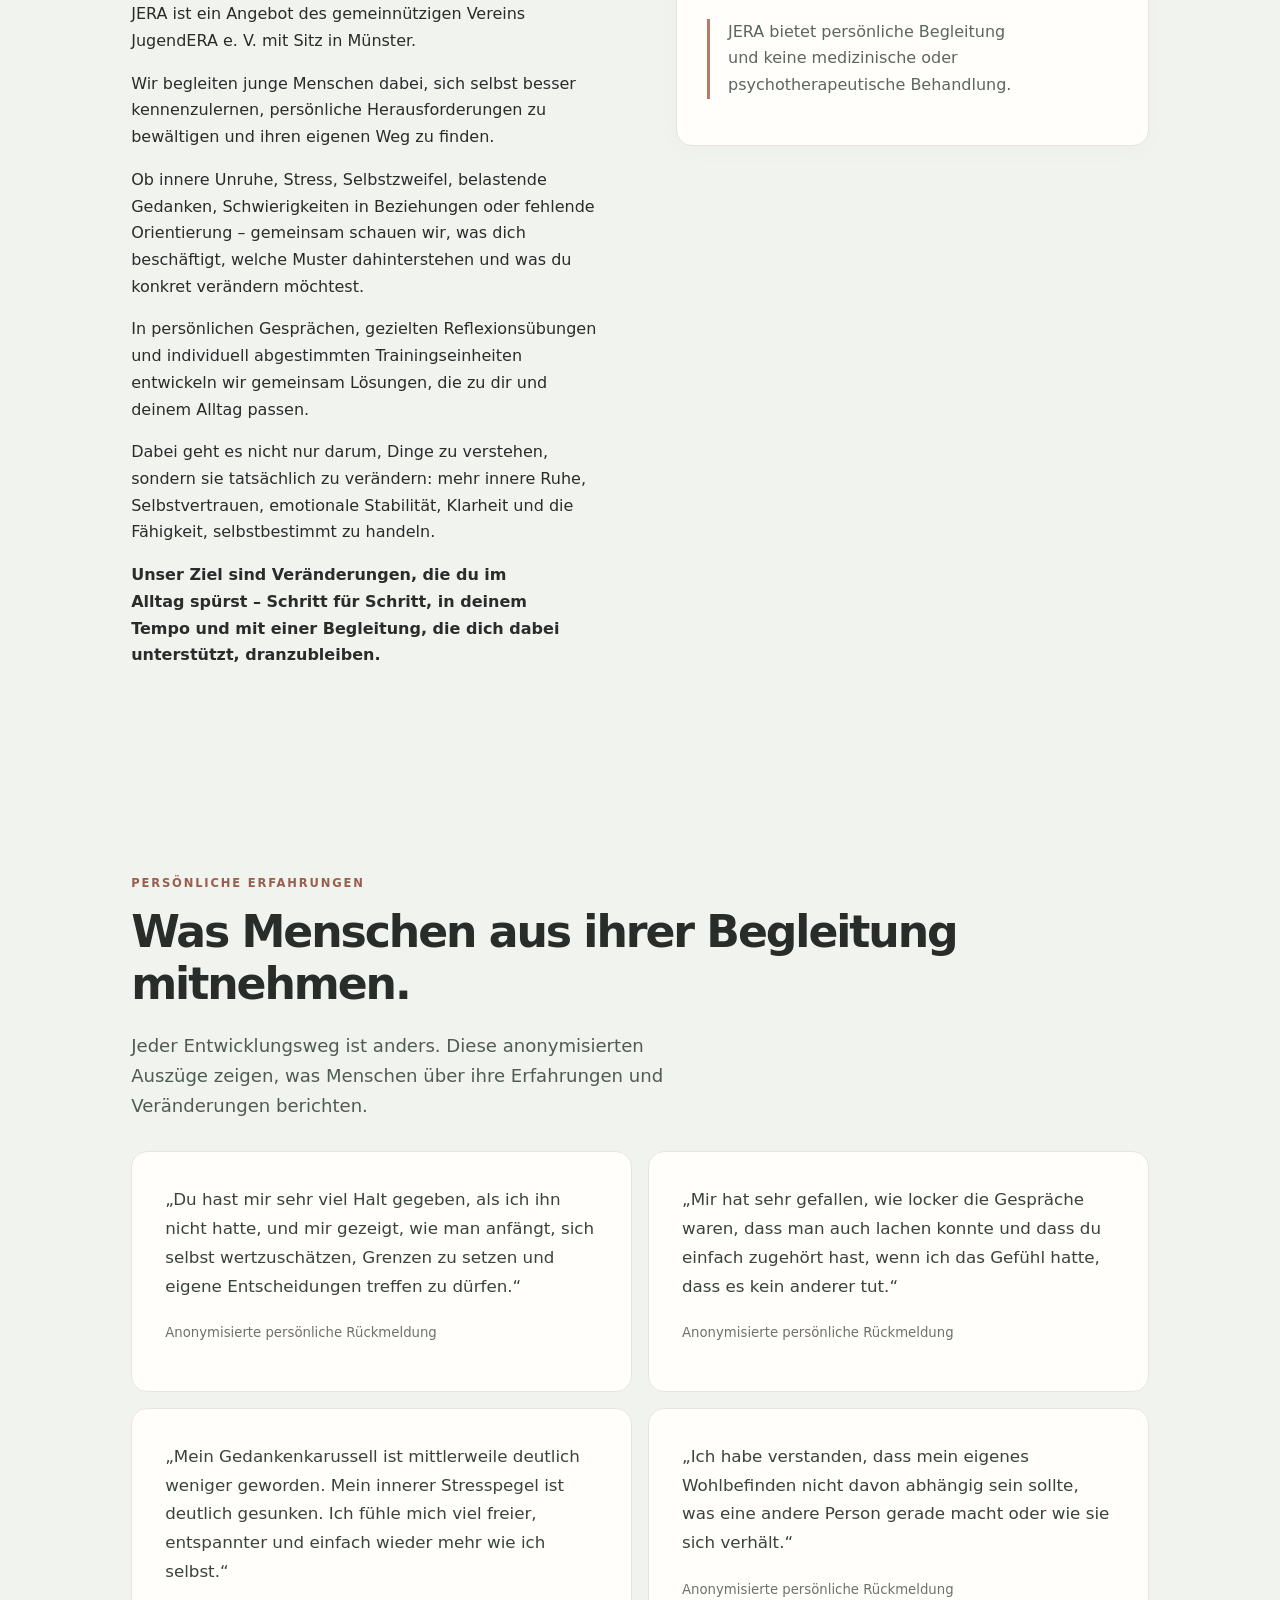
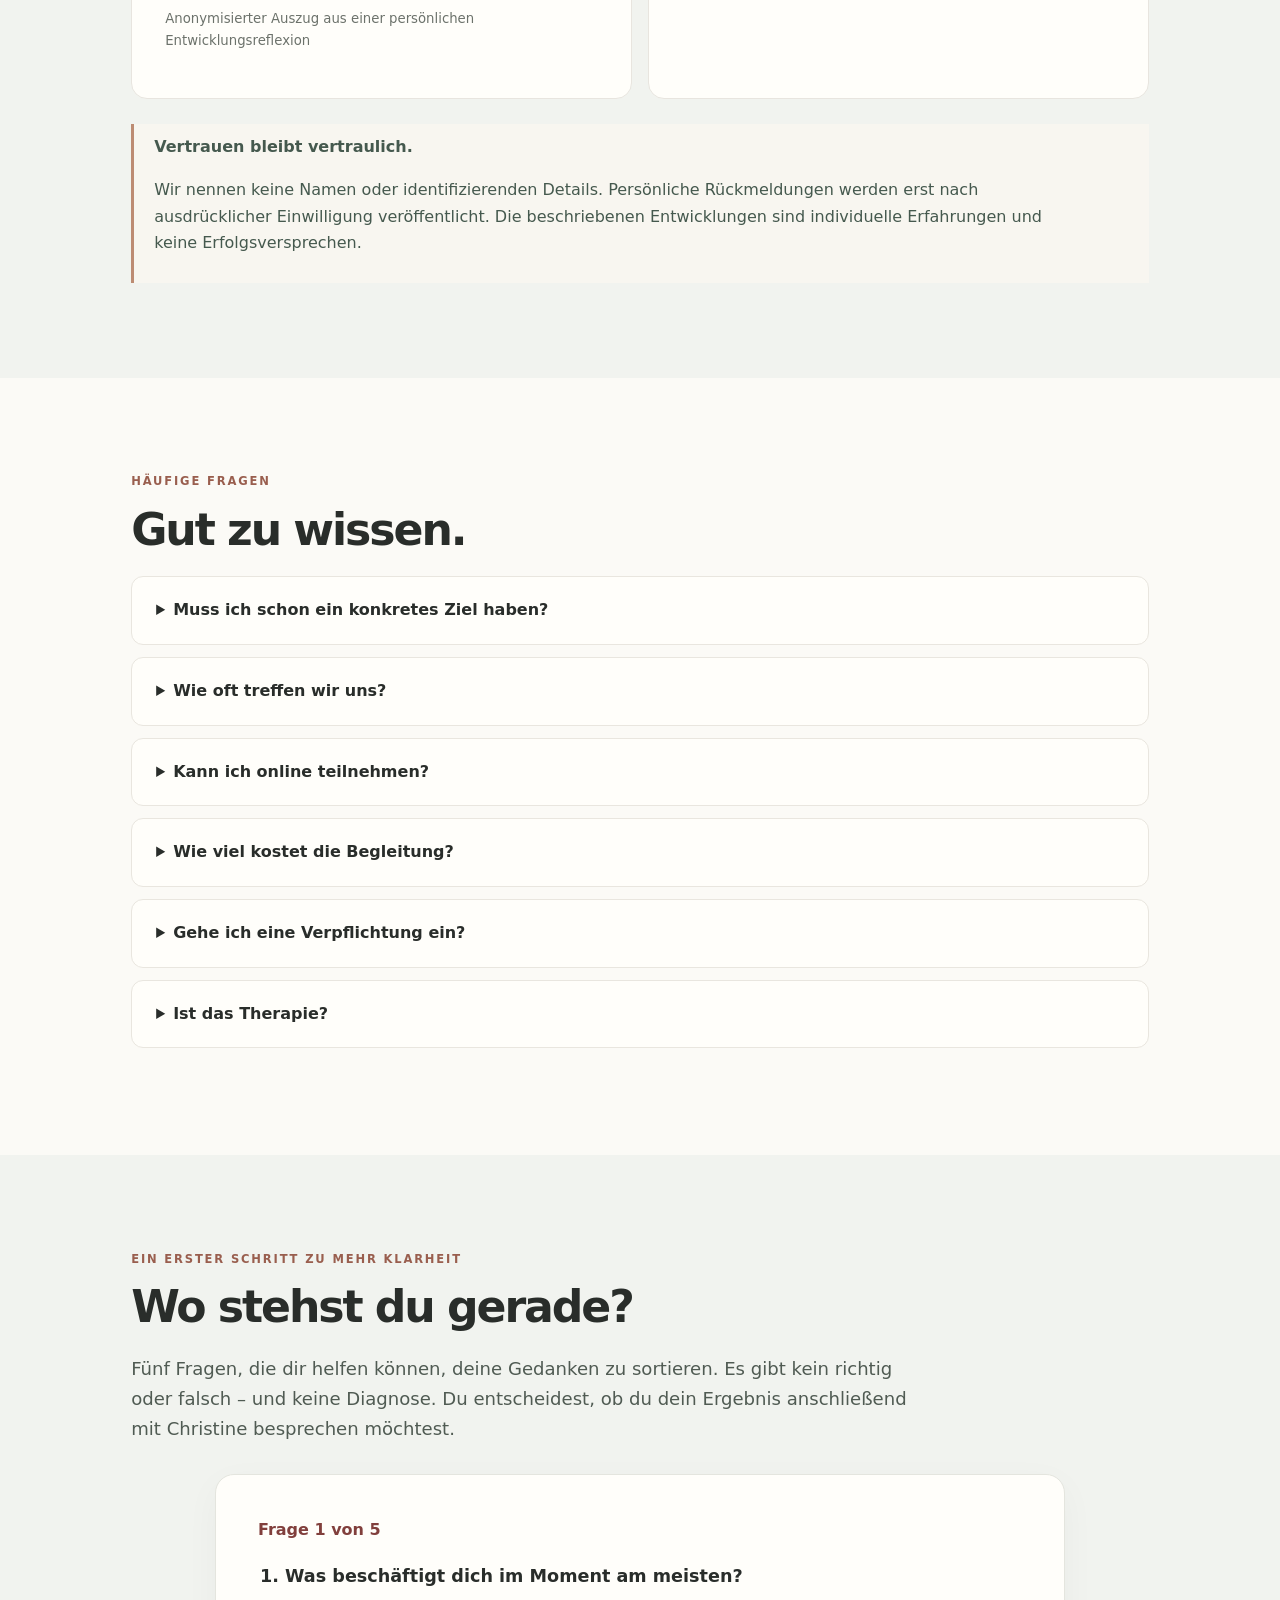
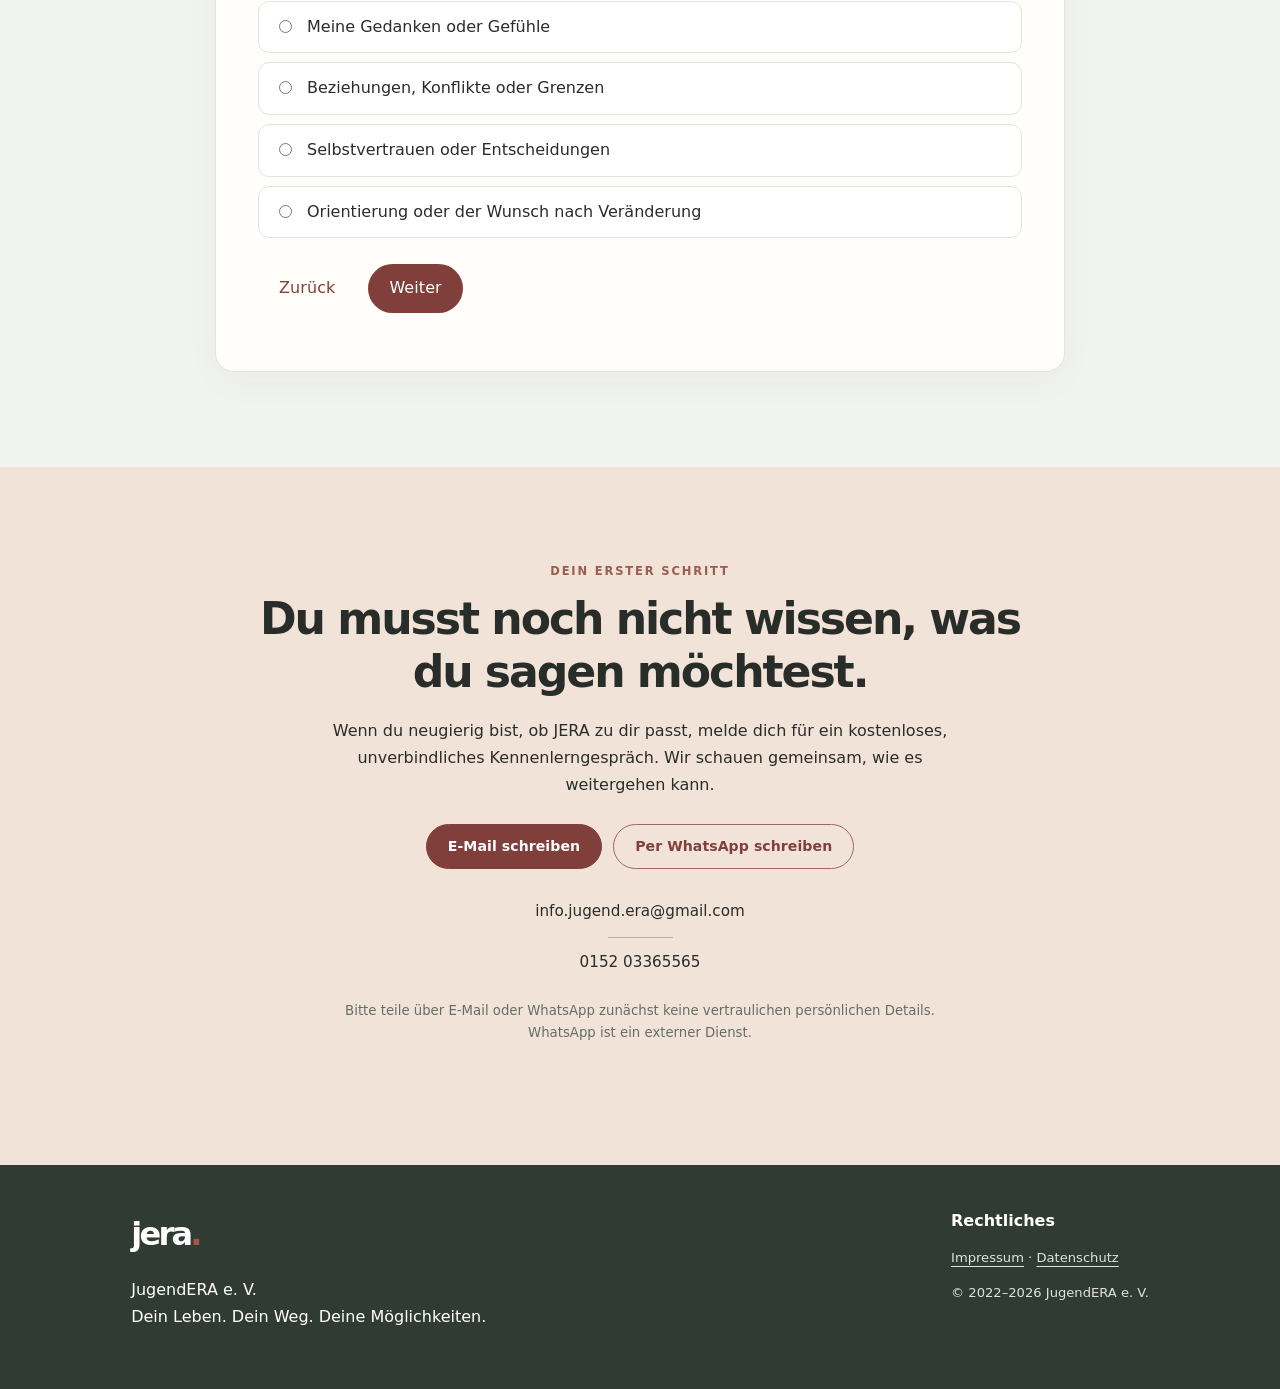
==== commit 0c80c5ce: "Refactor contact section in index.html delete name Removed redundant paragraph and adjusted layout f" ====
--- a/index.html
+++ b/index.html
@@ -1,5 +1,5 @@
 <!DOCTYPE html>
-<html lang="de"><head><meta charset="utf-8"/><meta content="width=device-width, initial-scale=1" name="viewport"/><meta content="JERA – JERA: Informationen zu persönlicher Begleitung und Orientierung. Kostenloses Kennenlerngespräch, faire Kosten und keine Vertragslaufzeit." name="description"/>
+<html lang="de"><head><link rel="icon" type="image/png" href="/favicon.png"><meta charset="utf-8"/><meta content="width=device-width, initial-scale=1" name="viewport"/><meta content="JERA – JERA: Informationen zu persönlicher Begleitung und Orientierung. Kostenloses Kennenlerngespräch, faire Kosten und keine Vertragslaufzeit." name="description"/>
 <title>Persönliche Begleitung & Persönlichkeitsentwicklung Münster | JERA</title>
 
 <meta name="description" content="Persönliche Begleitung in Münster und online. Selbstvertrauen stärken, mit Stress und innerer Unruhe umgehen, Klarheit gewinnen. JERA kostenlos kennenlernen.">
@@ -72,7 +72,7 @@
 <div aria-live="polite" class="quiz-results" hidden="" id="quiz-results"><h3>Dein persönlicher Überblick</h3><p id="quiz-summary"></p><p>Vielleicht ist ein kostenloses Kennenlerngespräch ein guter nächster Schritt. Es ist genauso in Ordnung, wenn du dir erst einmal Zeit für deine Gedanken nehmen möchtest.</p><p class="quiz-hint">Deine Antworten bleiben zunächst nur in deinem Browser. Nur wenn du dich ausdrücklich dafür entscheidest, kannst du deine Antworten über dein eigenes E-Mail-Programm an JERA senden. Die Übermittlung ist freiwillig und nicht Voraussetzung für die Anzeige deines Ergebnisses.</p>
 <div class="quiz-field"><label for="quiz-name">Dein Name (freiwillig)</label><input autocomplete="name" id="quiz-name" name="Name" placeholder="Wie dürfen wir dich ansprechen?"/></div><div class="quiz-field"><label for="quiz-email">Deine E-Mail-Adresse (freiwillig, für eine Antwort erforderlich)</label><input autocomplete="email" id="quiz-email" name="E-Mail" placeholder="du@beispiel.de" type="email"/></div>
 <label class="quiz-consent"><input id="quiz-consent" required="" type="checkbox"/><span>Ich möchte meine Antworten freiwillig per E-Mail an JERA übermitteln. Ich habe die <a href="datenschutz.html" rel="noopener" target="_blank">Datenschutzhinweise</a> gelesen. Mein E-Mail-Programm wird zum Versand geöffnet; ohne das tatsächliche Absenden der E-Mail werden meine Antworten nicht an JERA geschickt.</span></label><button class="button" type="submit">E-Mail mit Antworten vorbereiten</button><p class="quiz-hint">Du musst keinen Termin vereinbaren. Für ein kostenloses Kennenlernen kannst du dich unabhängig davon auch direkt per <a href="mailto:info.jugend.era@gmail.com">E-Mail</a> melden.</p></div></form></div></div></section>
-<section class="cta" id="kontakt"><div class="wrap"><div class="eyebrow">Dein erster Schritt</div><h2>Du musst noch nicht wissen, was du sagen möchtest.</h2><p>Wenn du neugierig bist, ob JERA zu dir passt, melde dich für ein kostenloses, unverbindliches Kennenlerngespräch. Wir schauen gemeinsam, wie es weitergehen kann.</p><p><strong>Christine Nowak</strong></p><div class="actions" style="justify-content:center"><a class="button" href="mailto:info.jugend.era@gmail.com?subject=JERA%20%E2%80%93%20Kennenlerngespr%C3%A4ch">E-Mail schreiben</a><a class="button outline" href="https://wa.me/4915203365565" rel="noopener noreferrer" target="_blank">Per WhatsApp schreiben</a></div>
+<section class="cta" id="kontakt"><div class="wrap"><div class="eyebrow">Dein erster Schritt</div><h2>Du musst noch nicht wissen, was du sagen möchtest.</h2><p>Wenn du neugierig bist, ob JERA zu dir passt, melde dich für ein kostenloses, unverbindliches Kennenlerngespräch. Wir schauen gemeinsam, wie es weitergehen kann.</p><p></p><div class="actions" style="justify-content:center"><a class="button" href="mailto:info.jugend.era@gmail.com?subject=JERA%20%E2%80%93%20Kennenlerngespr%C3%A4ch">E-Mail schreiben</a><a class="button outline" href="https://wa.me/4915203365565" rel="noopener noreferrer" target="_blank">Per WhatsApp schreiben</a></div>
 <div style="margin:30px auto 25px;display:flex;flex-direction:column;align-items:center;gap:12px">
   <a href="mailto:info.jugend.era@gmail.com"
      style="font-size:.95rem;text-decoration:none">
